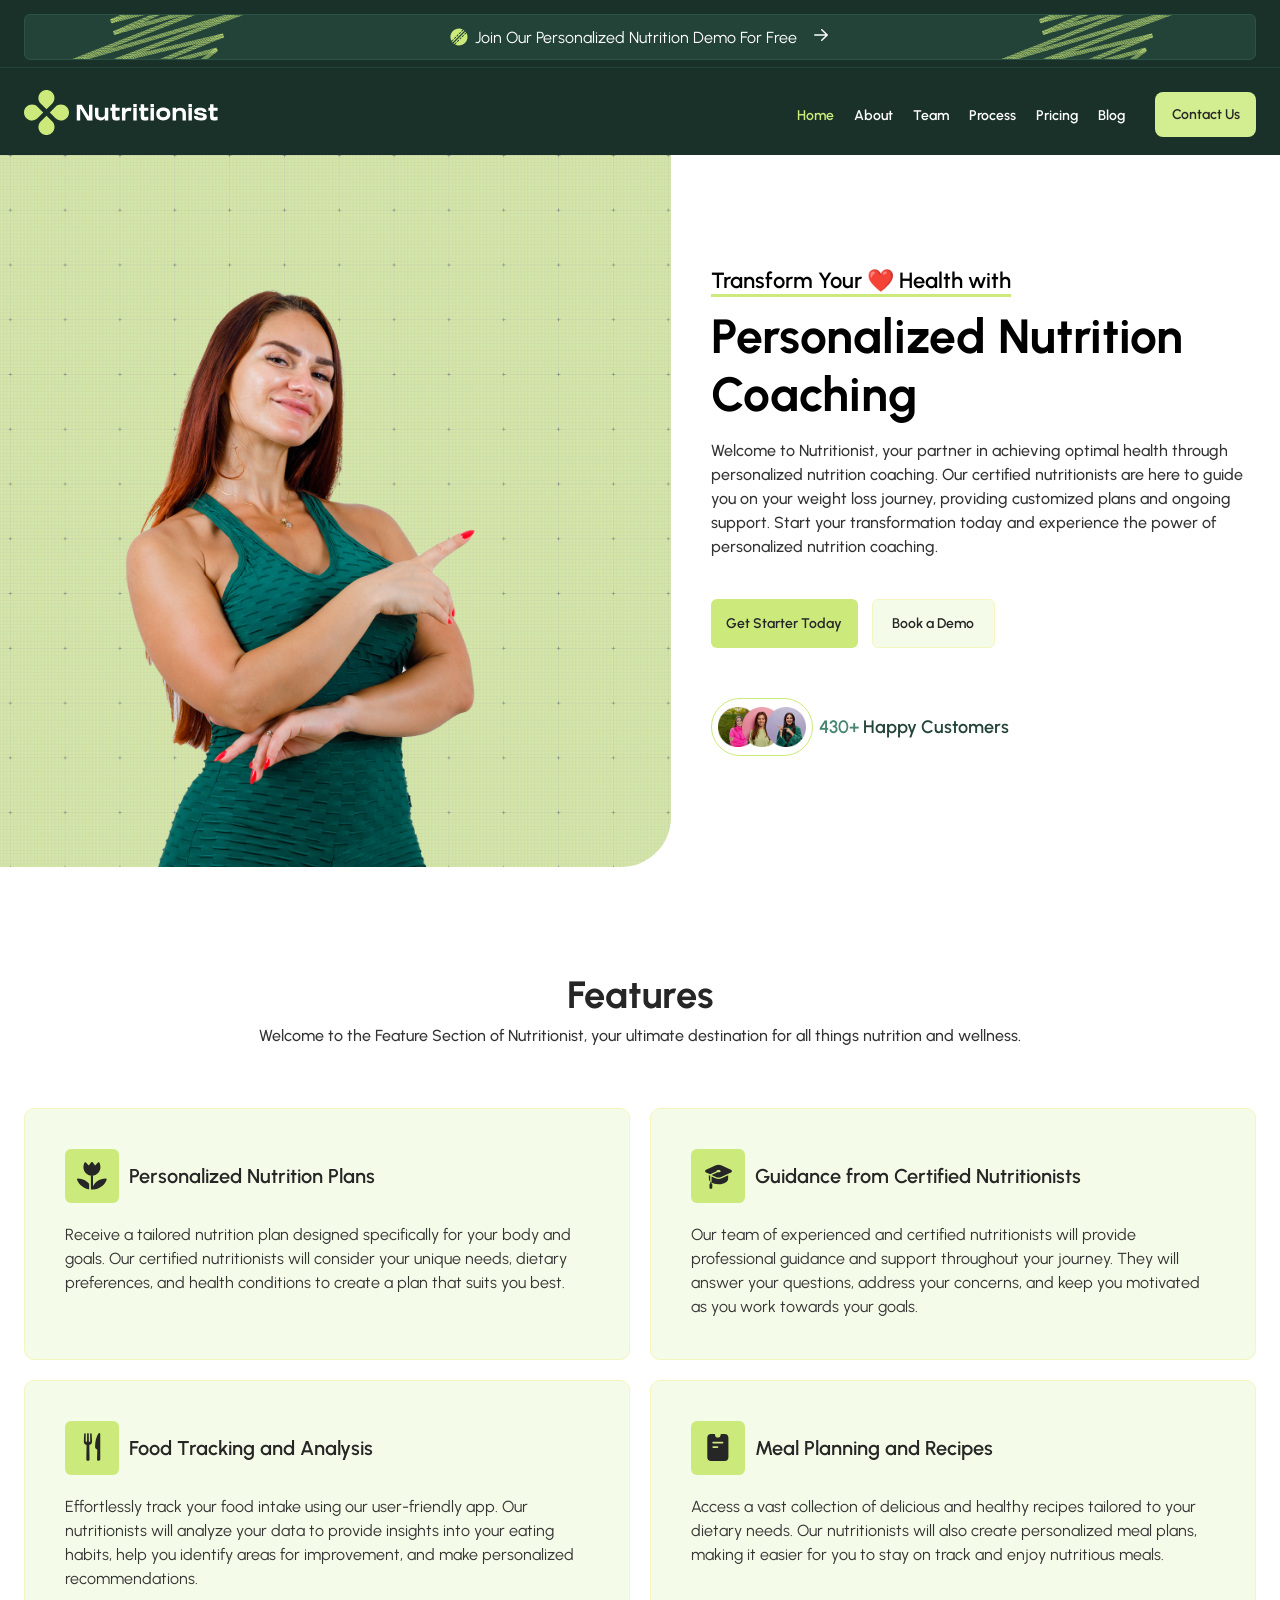
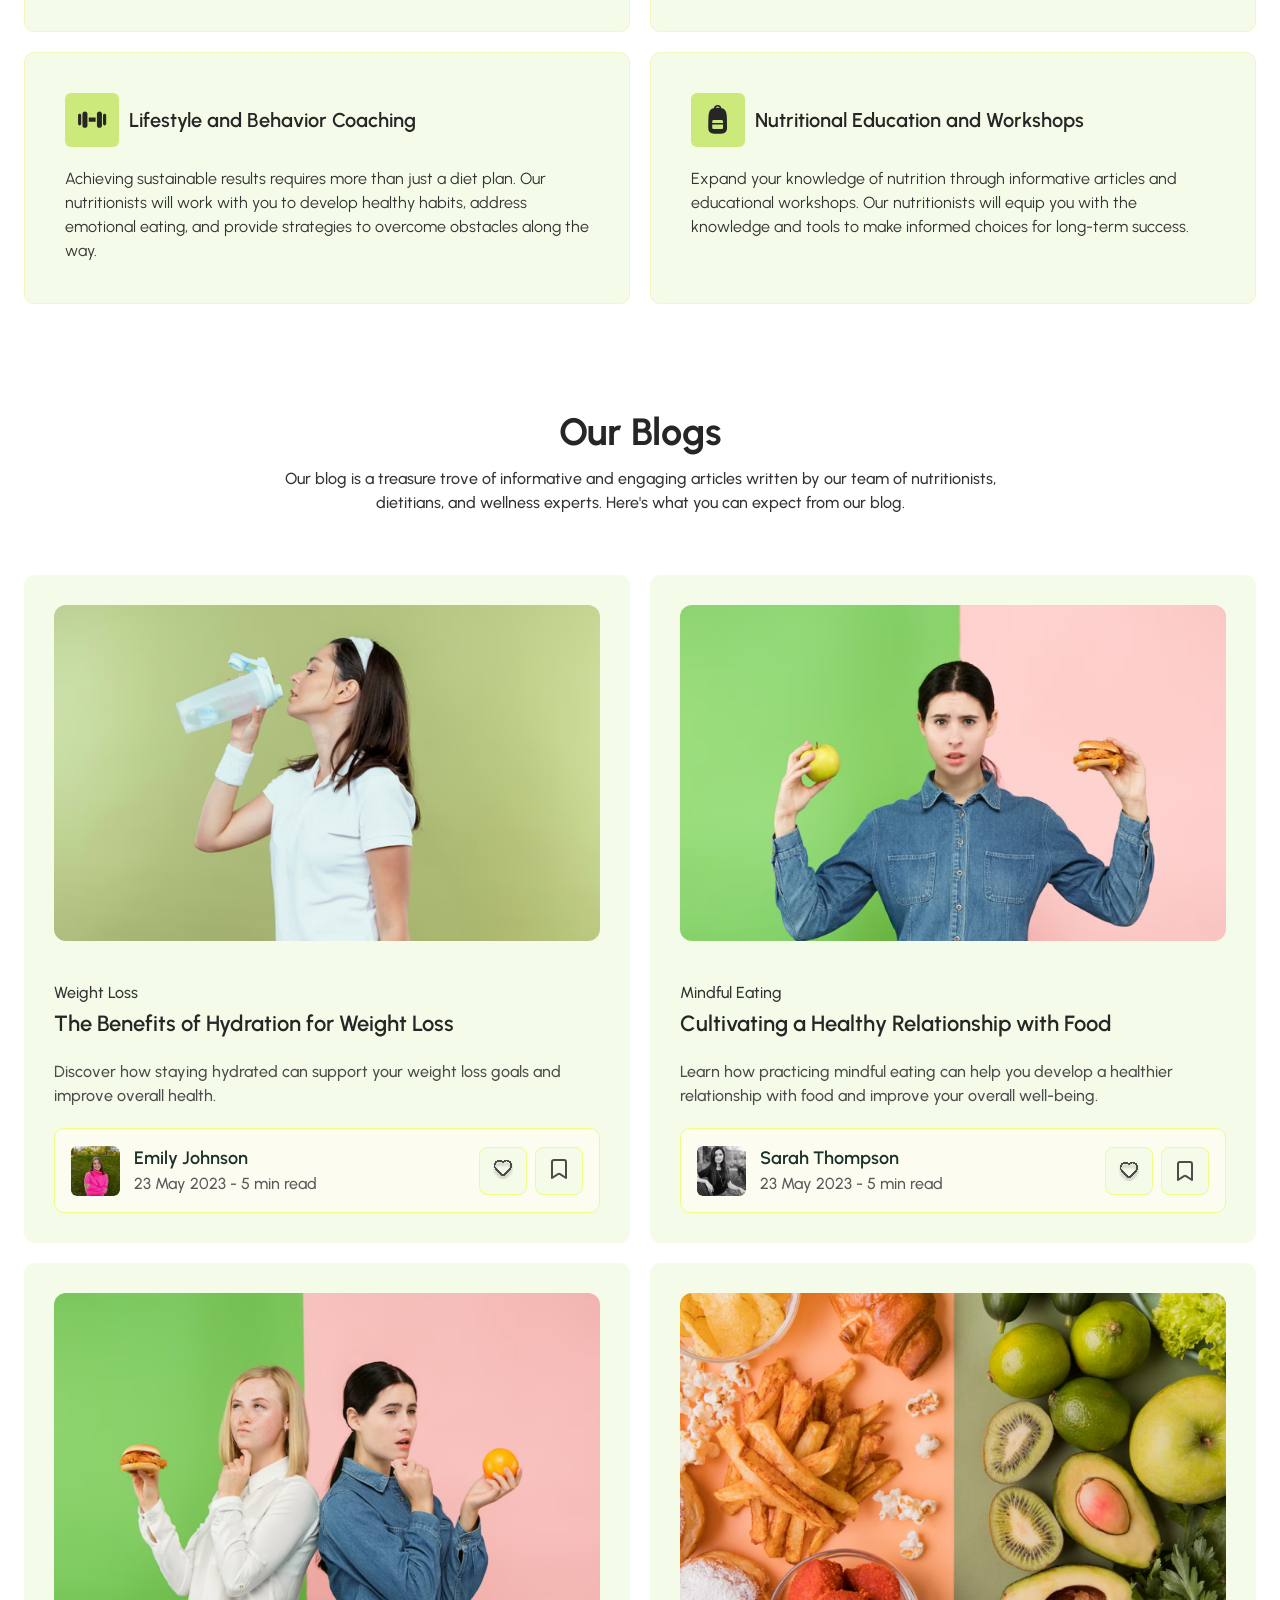
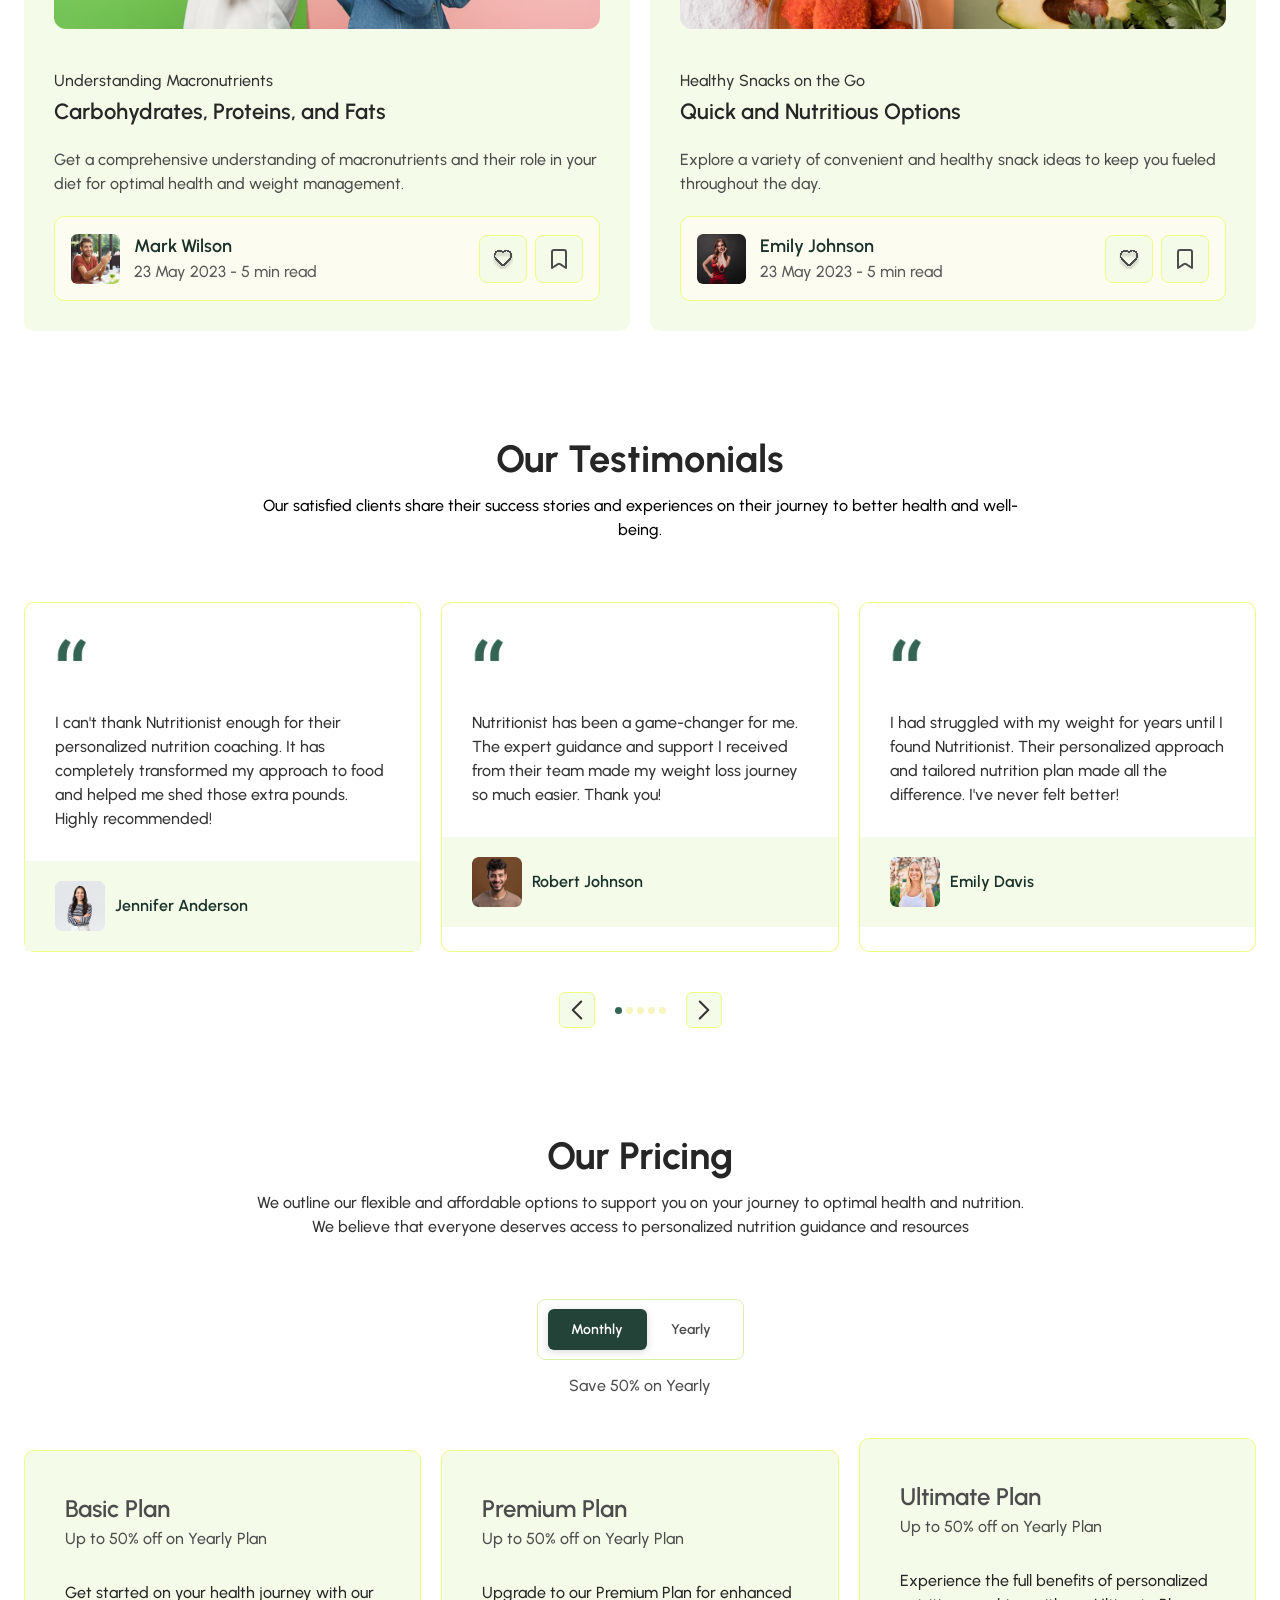
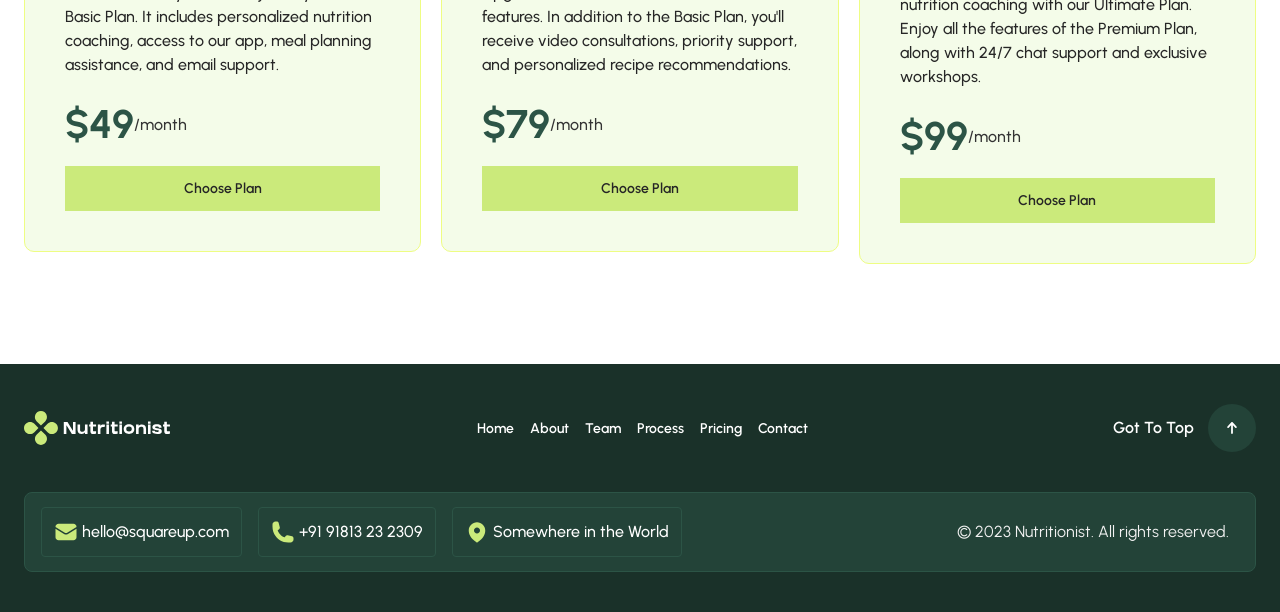
==== index.html @ d279b66d "Update navbar links to point to correct pages and change hover color for better visibility" ====
<!DOCTYPE html>
<html lang="en">

<head>
    <meta charset="UTF-8">
    <meta name="viewport" content="width=device-width, initial-scale=1.0">
    <title>Home Page</title>

    <link rel="stylesheet" href="./assets/css/style.css">
    <link rel="preconnect" href="https://fonts.googleapis.com">
    <link rel="preconnect" href="https://fonts.gstatic.com" crossorigin>
    <link href="https://fonts.googleapis.com/css2?family=Urbanist:ital,wght@0,100..900;1,100..900&display=swap"
        rel="stylesheet">

</head>

<body>
    <header class="header">
        <div class="header__line"></div>
        <div class="container">
            <input type="checkbox" name="menu-toggle" id="menu-toggle" hidden>
            <div class="top-header">
                <img src="./assets/icons/ball.svg" alt="ball" class="ball">
                <p class="top-header__desc">Join Our Personalized Nutrition Demo For Free</p>
                <a href="#!"><img src="./assets/icons/arrow-right.svg" alt="arrow-right" class="arrow-right"></a>
                <img src="./assets/img/header-decor.png" alt="decor" class="top-header__decor-1 ">
                <img src="./assets/img/header-decor.png" alt="decor" class="top-header__decor-2 ">
            </div>
            <div class="navbar">
                <div class="logo">
                    <a href="#"><img src="./assets/img/Logo.svg" alt="nutritionist" class="brand"
                            class="logo__brand"></a>
                </div>
                <div class="navbar__wrap">
                    <nav class="navbar__wrap-nav">
                        <ul class="navbar__list">
                            <label for="menu-toggle" class="navbar__close-btn">X</label>
                            <li class="navbar__item"><a href="#!" class="navbar__link active">Home</a></li>
                            <li class="navbar__item"><a href="./about/index.html" class="navbar__link">About</a></li>
                            <li class="navbar__item"><a href="./team/index.html" class="navbar__link">Team</a></li>
                            <li class="navbar__item"><a href="./process/index.html" class="navbar__link">Process</a>
                            </li>
                            <li class="navbar__item"><a href="./pricing/index.html" class="navbar__link">Pricing</a>
                            </li>
                            <li class="navbar__item"><a href="./blogs/index.html" class="navbar__link">Blog</a></li>
                        </ul>
                    </nav>
                    <div class="navbar__wrap-cta"><a href="#!" class="navbar__wrap-btn">Contact Us</a></div>
                </div>
                <label for="menu-toggle" class="header__overlay"></label>
                <label for="menu-toggle" class="header__hamburger">
                    <img src="./assets/icons/hamburger-icon.svg" alt="hamburger" class="header__hamburger-icon">
                </label>
            </div>
        </div>
    </header>

    <main>
        <!-- Hero -->
        <section class="hero">
            <div class="container">
                <div class="hero-inner">

                    <img src="./assets/img/hero-img.png" alt="girl" class="hero__img">

                    <div class="hero__content">
                        <p class="hero__header">Transform Your ❤️ Health with</p>
                        <h1 class="hero__heading">Personalized Nutrition Coaching</h1>
                        <p class="hero__desc">Welcome to Nutritionist, your partner in achieving optimal health through
                            personalized nutrition coaching. Our certified nutritionists are here to guide you on your
                            weight
                            loss journey, providing customized plans and ongoing support. Start your transformation
                            today
                            and
                            experience the power of personalized nutrition coaching.</p>
                        <div class="hero__btn">
                            <div class="hero__btn-left"><a href="#!" class="btn">Get Starter Today</a></div>
                            <div class="hero__btn-right"><a href="#!" class="btn">Book a Demo</a></div>
                        </div>

                        <div class="hero__footer">
                            <div class="hero__footer-customers">
                                <img src="./assets/img/customer-1.png" alt="customer1" class="hero__footer-img">
                                <img src="./assets/img/customer-2.png" alt="customer2" class="hero__footer-img">
                                <img src="./assets/img/customer-3.png" alt="customer3" class="hero__footer-img">
                            </div>
                            <p class="hero__footer-desc"><span class="hero__footer-highlight">430+ </span>Happy
                                Customers
                            </p>
                        </div>
                    </div>
                </div>
            </div>
        </section>

        <!-- Feature -->
        <section class="feature">
            <div class="container">
                <div class="feature__header">
                    <h2 class="feature__header-title">Features</h2>
                    <p class="feature__header-desc">Welcome to the Feature Section of Nutritionist, your ultimate
                        destination for all things nutrition and wellness.</p>
                </div>


                <div class="feature__cards">
                    <!-- Card 1 -->
                    <div class="feature__card">
                        <div class="feature__card-header">
                            <div class="feature__card-logo">
                                <img src="./assets/img/feature-1.svg" alt="flower" class="feature__icon">
                            </div>
                            <h3 class="feature__card-title">Personalized Nutrition Plans</h3>
                        </div>
                        <p class="feature__card-desc">Receive a tailored nutrition plan designed specifically for your
                            body and goals.
                            Our certified nutritionists will consider your unique needs, dietary preferences, and health
                            conditions to create a plan that suits you best.</p>
                    </div>

                    <!-- Card 2 -->
                    <div class="feature__card">
                        <div class="feature__card-header">
                            <div class="feature__card-logo">
                                <img src="./assets/img/feature-2.svg" alt="education" class="feature__icon">
                            </div>
                            <h3 class="feature__card-title">Guidance from Certified Nutritionists</h3>
                        </div>
                        <p class="feature__card-desc">Our team of experienced and certified nutritionists will provide
                            professional guidance and support throughout your journey. They will answer your questions,
                            address your concerns, and keep you motivated as you work towards your goals.</p>
                    </div>

                    <!-- Card 3 -->
                    <div class="feature__card">
                        <div class="feature__card-header">
                            <div class="feature__card-logo">
                                <img src="./assets/img/feature-3.svg" alt="Food" class="feature__icon">
                            </div>
                            <h3 class="feature__card-title">Food Tracking and Analysis</h3>
                        </div>
                        <p class="feature__card-desc">Effortlessly track your food intake using our user-friendly app.
                            Our nutritionists will analyze your data to provide insights into your eating habits, help
                            you identify areas for improvement, and make personalized recommendations.</p>
                    </div>
                    <!-- Card 4 -->
                    <div class="feature__card">
                        <div class="feature__card-header">
                            <div class="feature__card-logo">
                                <img src="./assets/img/feature-4.svg" alt="Meal" class="feature__icon">
                            </div>
                            <h3 class="feature__card-title">Meal Planning and Recipes</h3>
                        </div>
                        <p class="feature__card-desc">Access a vast collection of delicious and healthy recipes tailored
                            to your dietary needs. Our nutritionists will also create personalized meal plans, making it
                            easier for you to stay on track and enjoy nutritious meals.</p>
                    </div>

                    <!-- Card 5 -->
                    <div class="feature__card">
                        <div class="feature__card-header">
                            <div class="feature__card-logo">
                                <img src="./assets/img/feature-5.svg" alt="Lifestyle" class="feature__icon">
                            </div>
                            <h3 class="feature__card-title">Lifestyle and Behavior Coaching</h3>
                        </div>
                        <p class="feature__card-desc">Achieving sustainable results requires more than just a diet plan.
                            Our nutritionists will work with you to develop healthy habits, address emotional eating,
                            and provide strategies to overcome obstacles along the way.</p>
                    </div>

                    <!-- Card 6 -->
                    <div class="feature__card">
                        <div class="feature__card-header">
                            <div class="feature__card-logo">
                                <img src="./assets/img/feature-6.svg" alt="Education" class="feature__icon">
                            </div>
                            <h3 class="feature__card-title">Nutritional Education and Workshops</h3>
                        </div>
                        <p class="feature__card-desc">Expand your knowledge of nutrition through informative articles
                            and educational workshops. Our nutritionists will equip you with the knowledge and tools to
                            make informed choices for long-term success.</p>
                    </div>
                </div>

            </div>
        </section>

        <!-- Blog -->
        <section class="blog">
            <div class="container">
                <div class="blog__header">
                    <h2 class="blog__header-title">Our Blogs</h2>
                    <p class="blog__header-desc">Our blog is a treasure trove of informative and engaging articles
                        written by our team of nutritionists, dietitians, and wellness experts. Here's what you can
                        expect from our blog.</p>
                </div>

                <div class="blog__cards">
                    <!-- card 1 -->
                    <div class="blog__card">
                        <div class="blog__card-image">
                            <img src="./assets/img/blog-img-1.png" alt="The Benefits of Hydration for Weight Loss"
                                class="blog__card-img">
                        </div>
                        <div class="blog__card-content">
                            <p class="blog__card-sub">Weight Loss</p>
                            <h3 class="blog__card-title">The Benefits of Hydration for Weight Loss</h3>
                            <p class="blog__card-desc">Discover how staying hydrated can support your weight loss goals
                                and improve overall health.</p>
                            <div class="blog__footer">
                                <div class="blog__footer-image">
                                    <img src="./assets/img/blog-footer-img-1.png" alt="Emily Johnson"
                                        class="blog__footer-img">
                                </div>
                                <div class="blog__footer-body">
                                    <p class="blog__footer-author">Emily Johnson</p>
                                    <p class="blog__footer-info">23 May 2023 - 5 min read</p>
                                </div>

                                <div class="blog__footer-btn">
                                    <div class="blog__footer-cta">
                                        <input type="checkbox" name="like-toggle" id="like-toggle" hidden>
                                        <label for="like-toggle">
                                            <img src="./assets/icons/like.svg" alt="Like" class="blog__footer-icon">
                                        </label>
                                        <label for="like-toggle"><img src="./assets/icons/heart-ed.svg" alt="Like"
                                                class="blog__footer-icon--active"></label>
                                    </div>
                                    <div class="blog__footer-cta">
                                        <input type="checkbox" name="save-toggle" id="save-toggle" hidden>
                                        <label for="save-toggle"><img src="./assets/icons/save.svg" alt="save"
                                                class="blog__footer-icon">
                                        </label>
                                        <label for="save-toggle"><img src="./assets/icons/saved.svg" alt="save"
                                                class="blog__footer-icon--saved">
                                        </label>
                                    </div>
                                </div>
                            </div>
                        </div>
                    </div>

                    <!-- card 2 -->
                    <div class="blog__card">
                        <div class="blog__card-image">
                            <img src="./assets/img/blog-img-2.png" alt="Cultivating a Healthy Relationship with Food"
                                class="blog__card-img">
                        </div>
                        <div class="blog__card-content">
                            <p class="blog__card-sub">Mindful Eating</p>
                            <h3 class="blog__card-title">Cultivating a Healthy Relationship with Food</h3>
                            <p class="blog__card-desc">Learn how practicing mindful eating can help you develop a
                                healthier relationship with food and improve your overall well-being.</p>
                            <div class="blog__footer">
                                <div class="blog__footer-image">
                                    <img src="./assets/img/blog-footer-img-2.png" alt="Sarah Thompson"
                                        class="blog__footer-img">
                                </div>
                                <div class="blog__footer-body">
                                    <p class="blog__footer-author">Sarah Thompson</p>
                                    <p class="blog__footer-info">23 May 2023 - 5 min read</p>
                                </div>

                                <div class="blog__footer-btn">
                                    <div class="blog__footer-cta">
                                        <img src="./assets/icons/like.svg" alt="Like" class="blog__footer-icon">
                                    </div>
                                    <div class="blog__footer-cta">
                                        <img src="./assets/icons/save.svg" alt="save" class="blog__footer-icon">
                                    </div>
                                </div>
                            </div>
                        </div>
                    </div>
                    <!-- card 3 -->
                    <div class="blog__card">
                        <div class="blog__card-image">
                            <img src="./assets/img/blog-img-3.png" alt="Carbohydrates, Proteins, and Fats"
                                class="blog__card-img">
                        </div>
                        <div class="blog__card-content">
                            <p class="blog__card-sub">Understanding Macronutrients</p>
                            <h3 class="blog__card-title">Carbohydrates, Proteins, and Fats</h3>
                            <p class="blog__card-desc">Get a comprehensive understanding of macronutrients and their
                                role in your diet for optimal health and weight management.</p>
                            <div class="blog__footer">
                                <div class="blog__footer-image">
                                    <img src="./assets/img/blog-footer-img-3.png" alt="Mark Wilson"
                                        class="blog__footer-img">
                                </div>
                                <div class="blog__footer-body">
                                    <p class="blog__footer-author">Mark Wilson</p>
                                    <p class="blog__footer-info">23 May 2023 - 5 min read</p>
                                </div>

                                <div class="blog__footer-btn">
                                    <div class="blog__footer-cta">
                                        <img src="./assets/icons/like.svg" alt="Like" class="blog__footer-icon">
                                    </div>
                                    <div class="blog__footer-cta">
                                        <img src="./assets/icons/save.svg" alt="save" class="blog__footer-icon">
                                    </div>
                                </div>
                            </div>
                        </div>
                    </div>
                    <!-- card 4 -->
                    <div class="blog__card">
                        <div class="blog__card-image">
                            <img src="./assets/img/blog-img-4.png" alt="Quick and Nutritious Options"
                                class="blog__card-img">
                        </div>
                        <div class="blog__card-content">
                            <p class="blog__card-sub">Healthy Snacks on the Go</p>
                            <h3 class="blog__card-title">Quick and Nutritious Options</h3>
                            <p class="blog__card-desc">Explore a variety of convenient and healthy snack ideas to keep
                                you fueled throughout the day.</p>
                            <div class="blog__footer">
                                <div class="blog__footer-image">
                                    <img src="./assets/img/blog-footer-img-4.png" alt="Emily Johnson"
                                        class="blog__footer-img">
                                </div>
                                <div class="blog__footer-body">
                                    <p class="blog__footer-author">Emily Johnson</p>
                                    <p class="blog__footer-info">23 May 2023 - 5 min read</p>
                                </div>

                                <div class="blog__footer-btn">
                                    <div class="blog__footer-cta">
                                        <img src="./assets/icons/like.svg" alt="Like" class="blog__footer-icon">
                                    </div>
                                    <div class="blog__footer-cta">
                                        <img src="./assets/icons/save.svg" alt="save" class="blog__footer-icon">
                                    </div>
                                </div>
                            </div>
                        </div>
                    </div>
                </div>
            </div>
        </section>

        <!-- Feedback -->
        <section class="feedback">
            <div class="container">
                <div class="feedback__header">
                    <h2 class="feedback__title">Our Testimonials</h2>
                    <p class="feedback__desc">Our satisfied clients share their success stories and experiences on their
                        journey to better health and well-being.</p>
                </div>

                <div class="feedback__cards">
                    <!-- Card 1 -->
                    <div class="feedback__card">
                        <div class="feature__card-body">
                            <img src="./assets/img/feedback-decor.png" alt="decor" class="feedback__decor">
                            <p class="feedback__card-desc">I can't thank Nutritionist enough for their personalized
                                nutrition coaching. It has completely transformed my approach to food and helped me shed
                                those extra pounds. Highly recommended!</p>
                        </div>
                        <div class="feedback__card-footer">
                            <img src="./assets/img/feedback-img-1.png" alt="Jennifer Anderson"
                                class="feedback__author-img">
                            <p class="feedback__author-name">Jennifer Anderson</p>
                        </div>
                    </div>
                    <!-- Card 2 -->
                    <div class="feedback__card">
                        <div class="feature__card-body">
                            <img src="./assets/img/feedback-decor.png" alt="decor" class="feedback__decor">
                            <p class="feedback__card-desc">Nutritionist has been a game-changer for me. The expert
                                guidance and support I received from their team made my weight loss journey so much
                                easier. Thank you!</p>
                        </div>
                        <div class="feedback__card-footer">
                            <img src="./assets/img/feedback-img-2.png" alt="Robert Johnson"
                                class="feedback__author-img">
                            <p class="feedback__author-name">Robert Johnson</p>
                        </div>
                    </div>
                    <!-- Card 3 -->
                    <div class="feedback__card">
                        <div class="feature__card-body">
                            <img src="./assets/img/feedback-decor.png" alt="decor" class="feedback__decor">
                            <p class="feedback__card-desc">I had struggled with my weight for years until I found
                                Nutritionist. Their personalized approach and tailored nutrition plan made all the
                                difference. I've never felt better!</p>
                        </div>
                        <div class="feedback__card-footer">
                            <img src="./assets/img/feedback-img-3.png" alt="Emily Davis" class="feedback__author-img">
                            <p class="feedback__author-name">Emily Davis</p>
                        </div>
                    </div>
                </div>

                <div class="feedback__control">
                    <div class="feedback__btn">
                        <img src="./assets/icons/feedback-arrow-left.svg" alt="previous" class="feedback__previous">
                    </div>
                    <div class="feedback__dots">
                        <div class="feedback__dot feedback__dot--active"></div>
                        <div class="feedback__dot"></div>
                        <div class="feedback__dot"></div>
                        <div class="feedback__dot"></div>
                        <div class="feedback__dot"></div>
                    </div>
                    <div class="feedback__btn">
                        <img src="./assets/icons/feedback-arrow-right.svg" alt="next" class="feedback__next">
                    </div>
                </div>
            </div>
        </section>

        <section class="pricing">
            <div class="container">
                <div class="pricing__header">
                    <h2 class="pricing__title">Our Pricing</h2>
                    <p class="pricing__desc">We outline our flexible and affordable options to support you on your
                        journey to optimal health and nutrition. We believe that everyone deserves access to
                        personalized nutrition guidance and resources</p>
                </div>

                <input type="radio" name="billing" value="monthly" class="pricing-toggle__input" id="billing-monthly"
                    checked hidden>
                <input type="radio" name="billing" value="yearly" class="pricing-toggle__input" id="billing-yearly"
                    hidden>
                <div class="pricing__body">
                    <div class="pricing__toggle">
                        <label for="billing-monthly" class="pricing__monthly">Monthly</label>
                        <label for="billing-yearly" class="pricing__Yearly">Yearly</label>
                    </div>
                    <p class="pricing__body-desc">Save 50% on Yearly</p>

                    <div class="pricing__cards">
                        <!-- Card 1 -->
                        <div class="pricing__card">
                            <h3 class="pricing__card-title">Basic Plan</h3>
                            <p class="pricing__card-sub">Up to 50% off on Yearly Plan</p>
                            <p class="pricing__card-desc">Get started on your health journey with our Basic Plan. It
                                includes personalized nutrition coaching, access to our app, meal planning assistance,
                                and email support.</p>
                            <div class="pricing__card-price pricing__card-price--month"><span
                                    class="pricing__card-price--big">$49</span>/month</div>
                            <div class="pricing__card-price pricing__card-price--year"><span
                                    class="pricing__card-price--big">$299</span>/year</div>
                            <a href="#!" class="pricing__card-btn">Choose Plan</a>
                        </div>
                        <!-- Card 2 -->
                        <div class="pricing__card">
                            <h3 class="pricing__card-title">Premium Plan</h3>
                            <p class="pricing__card-sub">Up to 50% off on Yearly Plan</p>
                            <p class="pricing__card-desc">Upgrade to our Premium Plan for enhanced features. In addition
                                to the Basic Plan, you'll receive video consultations, priority support, and
                                personalized recipe recommendations.</p>
                            <div class="pricing__card-price pricing__card-price--month"><span
                                    class="pricing__card-price--big">$79</span>/month</div>
                            <div class="pricing__card-price pricing__card-price--year"><span
                                    class="pricing__card-price--big">$479</span>/year</div>
                            <a href="#!" class="pricing__card-btn">Choose Plan</a>
                        </div>
                        <!-- Card 3 -->
                        <div class="pricing__card">
                            <h3 class="pricing__card-title">Ultimate Plan</h3>
                            <p class="pricing__card-sub">Up to 50% off on Yearly Plan</p>
                            <p class="pricing__card-desc">Experience the full benefits of personalized nutrition
                                coaching with our Ultimate Plan. Enjoy all the features of the Premium Plan, along with
                                24/7 chat support and exclusive workshops.</p>
                            <div class="pricing__card-price pricing__card-price--month"><span
                                    class="pricing__card-price--big">$99</span>/month</div>
                            <div class="pricing__card-price pricing__card-price--year"><span
                                    class="pricing__card-price--big">$599</span>/year</div>
                            <a href="#!" class="pricing__card-btn">Choose Plan</a>
                        </div>
                    </div>
                </div>
            </div>
        </section>
    </main>

    <footer class="footer">
        <div class="container">
            <div class="top-footer">
                <img src="./assets/img/Logo.svg" alt="nutritionist" class="logo">
                <div class="footer__nav">
                    <ul class="footer__list">
                        <li class="footer__item"><a href="#!" class="footer__link">Home</a></li>
                        <li class="footer__item"><a href="./about/index.html" class="footer__link">About</a></li>
                        <li class="footer__item"><a href="#!" class="footer__link">Team</a></li>
                        <li class="footer__item"><a href="#!" class="footer__link">Process</a></li>
                        <li class="footer__item"><a href="./pricing/index.html" class="footer__link">Pricing</a></li>
                        <li class="footer__item"><a href="./blogs/index.html" class="footer__link">Contact</a></li>
                    </ul>
                </div>
                <div class="footer__action">
                    <p class="footer__action-desc">Got To Top</p>
                    <a href="#">
                        <div class="footer__action-btn">
                            <img src="./assets/icons/arrow-small-up.svg" alt="Go to top" class="footer__action-icon">
                        </div>
                    </a>
                </div>
            </div>

            <div class="bottom-footer">
                <div class="footer__contact">
                    <div class="footer__info">
                        <img src="./assets/icons/email.svg" alt="email" class="footer__icon">
                        <a href="mailto:hello@squareup.com" class="footer__contact-desc">hello@squareup.com</a>
                    </div>
                    <div class="footer__info">
                        <img src="./assets/icons/phone.svg" alt="phone" class="footer__icon">
                        <a href="tel:+9191813232309" class="footer__contact-desc">+91 91813 23 2309</a>
                    </div>
                    <div class="footer__info">
                        <img src="./assets/icons/adress.svg" alt="address" class="footer__icon">
                        <a href="#!" class="footer__contact-desc">Somewhere in the World</a>
                    </div>
                </div>
                <p class="footer__copyright">© 2023 Nutritionist. All rights reserved.</p>
            </div>
        </div>
    </footer>
</body>

</html>
---- assets/css/style.css ----
* {
    padding: 0;
    margin: 0;
    box-sizing: border-box;
}

:root {
    --color-absolute-white: #ffffff;
    --color-absolute-black: #000000;
    --color-green-70: #cbea7b;
    --color-green-75: #d3ee91;
    --color-green-80: #dcf1a7;
    --color-green-85: #f5f5bd;
    --color-green-90: #eefd83;
    --color-green-95: #f4fce9;
    --color-green-97: #fcfdf0;
    --color-green-99: #fcfdf0;
    --color-dark-green-15: #1a3129;
    --color-dark-green-20: #234338;
    --color-dark-green-25: #2c5446;
    --color-dark-green-30: #346454;
    --color-dark-green-40: #468671;
    --color-dark-green-60: #79b9a4;
    --color-dark-green-80: #bcdcd1;
    --color-dark-green-90: #ddede8;
    --color-grey-10: #191919;
    --color-grey-15: #262626;
    --color-grey-20: #333333;
    --color-grey-30: #4c4c4d;
    --color-grey-35: #59595a;
    --color-grey-40: #656567;
    --color-grey-60: #98989a;
    --color-grey-90: #e6e6e6;
    --color-grey-95: #f2f2f2;
    --color-grey-97: #f7f7f7;
    --color-grey-99: #fcfcfc;
    --font-weight-regular: 400;
    --font-weight-medium: 500;
    --font-weight-semibold: 600;
    --font-weight-bold: 700;
    --font-weight-extrabold: 800;
}

html {
    font-size: 62.5%;
    scroll-behavior: smooth;
}

body {
    font-size: 1.6rem;
    font-family: "Urbanist", sans-serif;
}

ul {
    list-style: none;
}

a {
    text-decoration: none;
    color: white;
}

/* Header */
.header {
    position: sticky;
    top: 0;
    z-index: 999;
    background-color: var(--color-dark-green-15);
    padding-top: 14px;
}

.header__line {
    width: 100%;
    height: 1px;
    background-color: var(--color-dark-green-20);
    position: absolute;
    top: 43.11%;
}

.container {
    width: 1596px;
    max-width: calc(100% - 48px);
    margin: 0 auto;
}

.top-header {
    position: relative;
    display: flex;
    justify-content: center;
    align-items: center;
    background-color: var(--color-dark-green-20);
    width: 100%;
    padding: 10px 20px;
    margin-bottom: 14px;
    border: 1px solid var(--color-dark-green-25);
    border-radius: 6px;
}

.ball {
    width: 24px;
    height: 24px;
    margin-right: 6px;
}

.top-header__desc {
    font-size: 1.8rem;
    color: white;
    font-weight: medium;
    margin-right: 20px;
}

.arrow-right {
    width: 24px;
    height: 24px;
}

.top-header__decor-1 {
    content: "";
    position: absolute;
    left: 40px;
}
.top-header__decor-2 {
    content: "";
    position: absolute;
    right: 40px;
}

.navbar {
    display: flex;
    justify-content: space-between;
    align-items: center;
    padding: 20px 0;
}

.logo {
    width: 195px;
}

.navbar__wrap {
    display: flex;
    align-items: center;
}

.navbar__list {
    display: flex;
    gap: 26px;
}

.navbar__link {
    font-size: 1.8rem;
    font-weight: 600;
}

.active {
    color: var(--color-green-70);
}

.navbar__link:hover {
    color: var(--color-green-70);
}

.navbar__wrap-cta {
    display: flex;
    justify-content: center;
    align-items: center;
    width: 137px;
    height: 55px;
    background-color: var(--color-green-75);
    border-radius: 8px;
    margin-left: 40px;
    cursor: pointer;
}

.navbar__wrap-cta:hover {
    opacity: 0.9;
}

.navbar__wrap-btn {
    color: var(--color-absolute-black);
    font-weight: var(--font-weight-semibold);
    font-size: 1.8rem;
    line-height: 1.5;
    color: var(--color-grey-15);
}

.header__hamburger {
    display: none;
    z-index: 1000;
    cursor: pointer;
    width: 34px;
    height: 34px;
}

.navbar__close-btn {
    display: none;
    position: absolute;
    top: 1.5rem;
    right: 1.5rem;
    font-size: 2rem;
    color: white;
    cursor: pointer;
    transition: transform 0.3s ease;
}

.header__overlay {
    display: none;
    opacity: 0;
    visibility: hidden;
    transition:
        opacity 0.3s ease,
        visibility 0.3s ease;
}

#menu-toggle:checked ~ .navbar .header__hamburger {
    display: none;
}

/* Hero */
.hero {
    margin-bottom: 150px;
}

.hero-inner {
    display: flex;
    align-items: center;
    justify-content: center;
}

.hero__img {
    width: 949px;
    height: 832px;
    object-fit: cover;
    border-radius: 0 0 50px;
    margin-left: -162px;
    flex: 1;
}

.hero__content {
    margin-left: 50px;
    width: 47%;
}

.hero__header {
    display: inline-block;
    font-size: 2.8rem;
    font-weight: var(--font-weight-semibold);
    border-bottom: 3px solid var(--color-green-70);
    margin-bottom: 14px;
}

.hero__heading {
    font-size: 5.8rem;
    font-weight: var(--font-weight-bold);
    margin-bottom: 20px;
}

.hero__desc {
    font-size: 1.8rem;
    line-height: 1.5;
    font-weight: var(--font-weight-medium);
    color: var(--color-grey-20);
    margin-bottom: 50px;
}

.hero__btn {
    display: flex;
    margin-bottom: 70px;
}

.hero__btn-left {
    display: flex;
    justify-content: center;
    align-items: center;
    width: 187px;
    height: 59px;
    background-color: var(--color-green-70);
    border-radius: 8px;
    margin-right: 20px;
    font-weight: var(--font-weight-semibold);
    font-size: 1.8rem;
    line-height: 1.5;
    color: var(--color-grey-15);
}

.hero__btn-right {
    display: flex;
    justify-content: center;
    align-items: center;
    width: 187px;
    height: 59px;
    background-color: var(--color-green-95);
    border: 1px solid var(--color-green-85);
    border-radius: 8px;
    font-weight: var(--font-weight-semibold);
    font-size: 1.8rem;
    line-height: 1.5;
    color: var(--color-grey-15);
}

.hero__btn-left:hover,
.hero__btn-right:hover {
    opacity: 0.9;
    cursor: pointer;
}

.btn {
    color: var(--color-grey-15);
    font-weight: var(--font-weight-semibold);
}

.hero__footer {
    display: flex;
    align-items: center;
}

.hero__footer-customers {
    display: flex;
    padding: 8px 10px;
    border: 1px solid var(--color-green-70);
    border-radius: 58px;
    margin-right: 8px;
}

.hero__footer-img {
    width: 50px;
    height: 50px;
    object-fit: cover;
}

.hero__footer-img + .hero__footer-img {
    margin-left: -20px;
}

.hero__footer-desc {
    font-size: 2rem;
    font-weight: var(--font-weight-semibold);
    color: var(--color-dark-green-20);
}

.hero__footer-highlight {
    color: var(--color-dark-green-40);
}

/* Features */
.feature {
    margin-bottom: 177px;
}

.feature__header {
    text-align: center;
    margin-bottom: 80px;
}

.feature__header-title {
    font-size: 4.8rem;
    color: var(--color-grey-15);
    font-weight: var(--font-weight-bold);
    line-height: 1.5;
}

.feature__header-desc {
    font-size: 1.8rem;
    color: var(--color-grey-20);
    font-weight: var(--font-weight-medium);
    line-height: 1.5;
}

.feature__cards {
    display: flex;
    flex-wrap: wrap;
    gap: 30px;
}

.feature__card {
    width: calc((100% - 30px) / 2);
    padding: 40px 50px;
    background-color: var(--color-green-95);
    border-radius: 12px;
    border: 1px solid var(--color-green-85);
}

.feature__card:hover {
    box-shadow: 0 10px 30px rgba(0, 0, 0, 0.1);
}

.feature__card-header {
    display: flex;
    align-items: center;
    margin-bottom: 24px;
}

.feature__card-logo {
    display: flex;
    justify-content: center;
    align-items: center;
    width: 68px;
    height: 68px;
    background-color: var(--color-green-70);
    border-radius: 8px;
    margin-right: 14px;
}

.feature__card-title {
    font-size: 2.4rem;
    color: var(--color-grey-15);
    font-weight: var(--font-weight-semibold);
    line-height: 1.5;
}

.feature__card-desc {
    font-size: 1.8rem;
    line-height: 1.5;
    color: var(--color-grey-20);
}

/* Blog */
.blog {
    margin-bottom: 150px;
}

.blog__header {
    text-align: center;
    width: 996px;
    margin: 0 auto;
    margin-bottom: 80px;
}

.blog__header-title {
    font-size: 4.8rem;
    font-weight: var(--font-weight-bold);
    line-height: 1.5;
    color: var(--color-grey-15);
    margin-bottom: 10px;
}

.blog__header-desc {
    font-size: 1.8rem;
    font-weight: var(--font-weight-medium);
    line-height: 1.5;
    color: var(--color-grey-20);
}

.blog__cards {
    display: flex;
    justify-content: center;
    gap: 30px;
    flex-wrap: wrap;
}

.blog__card {
    width: calc((100% - 30px) / 2);
    background-color: var(--color-green-95);
    padding: 40px;
    border-radius: 12px;
}

.blog__card:hover {
    box-shadow: 0 10px 30px rgba(0, 0, 0, 0.1);
}

.blog__card-image {
    border-radius: 12px;
    width: 100%;
    height: 428px;
    overflow: hidden;
    margin-bottom: 40px;
}

.blog__card-img {
    width: 100%;
    height: 100%;
    object-fit: cover;
    transition: transform 0.25s ease;
}

.blog__card-img:hover {
    transform: scale(1.1);
}

.blog__card-sub {
    font-size: 1.8rem;
    line-height: 1.5;
    font-weight: var(--font-weight-medium);
    color: var(--color-grey-20);
    margin-bottom: 4px;
}

.blog__card-title {
    font-size: 2.6rem;
    font-weight: var(--font-weight-semibold);
    line-height: 1.5;
    color: var(--color-grey-15);
    margin-bottom: 30px;
}

.blog__card-desc {
    font-size: 1.8rem;
    line-height: 1.5;
    font-weight: var(--font-weight-medium);
    color: var(--color-grey-30);
    margin-bottom: 30px;
}

.blog__footer {
    display: flex;
    align-items: center;
    background-color: var(--color-green-97);
    padding: 20px;
    border-radius: 12px;
    border: 1px solid var(--color-green-90);
}

.blog__footer-image {
    margin-right: 16px;
    overflow: hidden;
    width: 60px;
    height: 60px;
    border-radius: 8px;
}

.blog__footer-img {
    width: 100%;
    height: 100%;
    object-fit: cover;
}

.blog__footer-body {
    width: 441px;
    margin-right: 20px;
}

.blog__footer-author {
    font-size: 2rem;
    font-weight: var(--font-weight-semibold);
    line-height: 1.5;
    color: var(--color-dark-green-15);
}

.blog__footer-info {
    font-size: 1.8rem;
    font-weight: var(--font-weight-medium);
    line-height: 1.5;
    color: var(--color-grey-35);
}

.blog__footer-btn {
    display: flex;
    gap: 10px;
}

.blog__footer-cta {
    width: 60px;
    height: 60px;
    display: flex;
    justify-content: center;
    align-items: center;
    border-radius: 8px;
    background-color: var(--color-green-95);
    border: 1px solid var(--color-green-90);
    cursor: pointer;
}

.blog__footer-icon--active {
    display: none;
}

#like-toggle:checked ~ label .blog__footer-icon {
    display: none;
}

#like-toggle:checked ~ label .blog__footer-icon--active {
    display: inline-block;
    cursor: pointer;
}

.blog__footer-icon--saved {
    display: none;
}

#save-toggle:checked ~ label .blog__footer-icon {
    display: none;
}

#save-toggle:checked ~ label .blog__footer-icon--saved {
    display: inline-block;
    cursor: pointer;
}

/* Feedback */
.feedback {
    margin-bottom: 177px;
}

.feedback__header {
    text-align: center;
    margin-bottom: 80px;
}

.feedback__title {
    font-weight: var(--font-weight-bold);
    font-size: 4.8rem;
    line-height: 1.5;
    color: var(--color-grey-15);
    margin-bottom: 10px;
}

.feedback__desc {
    font-weight: var(--font-weight-medium);
    font-size: 1.8rem;
    line-height: 1.5;
}

.feedback__cards {
    display: flex;
    gap: 20px;
    margin-bottom: 50px;
}

.feedback__card {
    width: calc((100% - 40px) / 3);
    border: 1px solid var(--color-green-90);
    border-radius: 12px;
}

.feedback__card:hover {
    box-shadow: 0 10px 30px rgba(0, 0, 0, 0.1);
}

.feature__card-body {
    padding: 40px;
}

.feedback__decor {
    width: 40px;
    height: 40px;
    object-fit: cover;
    margin-bottom: 50px;
}

.feedback__card-desc {
    font-weight: var(--font-weight-medium);
    font-size: 1.8rem;
    color: var(--color-grey-20);
    line-height: 1.5;
}

.feedback__card-footer {
    padding: 30px 40px;
    background-color: var(--color-green-95);
    display: flex;
    align-items: center;
}

.feedback__author-img {
    width: 60px;
    height: 60px;
    object-fit: cover;
    margin-right: 12px;
    border-radius: 8px;
}

.feedback__author-name {
    font-weight: var(--font-weight-semibold);
    font-size: 1.8rem;
    line-height: 1.5;
    color: var(--color-dark-green-15);
}

.feedback__control {
    display: flex;
    justify-content: center;
    align-items: center;
    gap: 30px;
}

.feedback__btn {
    display: flex;
    justify-content: center;
    align-items: center;
    background-color: var(--color-green-95);
    border: 1px solid var(--color-green-90);
    border-radius: 8px;
    cursor: pointer;
}

.feedback__btn:hover {
    opacity: 0.9;
}

.feedback__dots {
    display: flex;
    align-items: center;
    justify-content: center;
    gap: 4px;
}

.feedback__dot {
    width: 8px;
    height: 8px;
    border-radius: 50%;
    background-color: var(--color-green-85);
    cursor: pointer;
}

.feedback__dot--active,
.feedback__dot:hover {
    background-color: var(--color-dark-green-30);
}

/* Pricing */
.pricing {
    margin-bottom: 150px;
}

.pricing__header {
    text-align: center;
    width: 996px;
    margin: 0 auto;
}

.pricing__title {
    font-weight: var(--font-weight-bold);
    font-size: 4.8rem;
    line-height: 1.5;
    color: var(--color-grey-15);
    margin-bottom: 10px;
}

.pricing__desc {
    font-weight: var(--font-weight-medium);
    font-size: 1.8rem;
    line-height: 1.5;
    color: var(--color-grey-20);
}

.pricing__body {
    margin-top: 80px;
}

.pricing__toggle {
    display: flex;
    align-items: center;
    margin: 0 auto;
    padding: 10px;
    width: 233px;
    max-width: 100%;
    height: 67px;
    border: 1px solid var(--color-green-80);
    border-radius: 8px;
    margin-bottom: 14px;
}

.pricing__monthly {
    display: flex;
    justify-content: center;
    align-items: center;
    width: 114px;
    height: 47px;
    border-radius: 6px;
    padding: 10px 24px;
    color: var(--color-absolute-white);
    background-color: var(--color-dark-green-20);
    font-weight: var(--font-weight-semibold);
    font-size: 1.8rem;
    line-height: 1.5;
    cursor: pointer;
    transition:
        background-color 0.25s ease-in-out,
        color 0.25s ease-in-out,
        box-shadow 0.25s ease-in-out;
}

.pricing__Yearly {
    display: flex;
    justify-content: center;
    align-items: center;
    width: 99px;
    height: 47px;
    border-radius: 6px;
    padding: 10px 24px;
    color: var(--color-grey-30);
    background-color: transparent;
    font-weight: var(--font-weight-semibold);
    font-size: 1.8rem;
    line-height: 1.5;
    cursor: pointer;
    transition:
        background-color 0.25s ease-in-out,
        color 0.25s ease-in-out,
        box-shadow 0.25s ease-in-out;
}

input[value="yearly"]:checked ~ .pricing__body .pricing__monthly {
    color: var(--color-grey-30);
    background-color: transparent;
}
input[value="yearly"]:checked ~ .pricing__body .pricing__Yearly {
    color: var(--color-absolute-white);
    background-color: var(--color-dark-green-20);
}

input[value="monthly"]:checked ~ .pricing__body .pricing__monthly,
input[value="yearly"]:checked ~ .pricing__body .pricing__Yearly {
    box-shadow: 0 2px 8px rgba(0, 0, 0, 0.15);
}

.pricing__body-desc {
    text-align: center;
    font-weight: var(--font-weight-medium);
    font-size: 1.8rem;
    line-height: 1.5;
    color: var(--color-grey-30);
    margin-bottom: 50px;
}

.pricing__cards {
    display: flex;
    align-items: center;
    gap: 30px;
}

.pricing__card {
    width: calc((100% - 60px) / 3);
    padding: 50px;
    background-color: var(--color-green-95);
    border: 1px solid var(--color-green-90);
    border-radius: 12px;
}

.pricing__card:hover {
    box-shadow: 0 10px 30px rgba(0, 0, 0, 0.1);
}

.pricing__card-title {
    font-weight: var(--font-weight-semibold);
    font-size: 3rem;
    line-height: 1.5;
    color: var(--color-grey-30);
    margin-bottom: 2px;
}

.pricing__card-sub {
    font-weight: var(--font-weight-medium);
    font-size: 1.8rem;
    line-height: 1.5;
    color: var(--color-grey-30);
    margin-bottom: 40px;
}

.pricing__card-desc {
    font-weight: var(--font-weight-medium);
    font-size: 1.8rem;
    line-height: 1.5;
    color: var(--color-grey-15);
    margin-bottom: 40px;
}

.pricing__card-price {
    display: flex;
    align-items: center;
    font-weight: var(--font-weight-medium);
    font-size: 1.8rem;
    line-height: 1.5;
    color: var(--color-grey-20);
    margin-bottom: 33px;
}

.pricing__card-price--big {
    font-weight: bold;
    font-size: 5rem;
    line-height: 0.875;
    color: var(--color-dark-green-25);
}

.pricing__card-btn {
    display: flex;
    justify-content: center;
    align-items: center;
    width: 100%;
    height: 58px;
    background-color: var(--color-green-70);
    color: var(--color-grey-15);
    font-weight: var(--font-weight-semibold);
    font-size: 1.8rem;
}

.pricing__card-btn:hover {
    opacity: 0.9;
}

#billing-monthly:checked ~ .pricing__body .pricing__card-price--year {
    display: none;
}

#billing-yearly:checked ~ .pricing__body .pricing__card-price--month {
    display: none;
}

/* Footer */
.footer {
    background-color: var(--color-dark-green-15);
    padding: 50px 0;
}

.top-footer {
    display: flex;
    align-items: center;
    justify-content: space-between;
    margin-bottom: 50px;
}

.footer__list {
    display: flex;
    gap: 26px;
}

.footer__link {
    font-weight: var(--font-weight-semibold);
    font-size: 1.8rem;
    line-height: 1.5;
    color: var(--color-absolute-white);
}

.footer__link:hover {
    text-decoration: underline;
}

.footer__action {
    display: flex;
    align-items: center;
    gap: 20px;
}

.footer__action-desc {
    font-weight: var(--font-weight-semibold);
    font-size: 1.8rem;
    line-height: 1.5;
    color: var(--color-absolute-white);
}

.footer__action-btn {
    display: flex;
    justify-content: center;
    align-items: center;
    background-color: var(--color-dark-green-20);
    border-radius: 50%;
    width: 62px;
    height: 62px;
}

.bottom-footer {
    display: flex;
    align-items: center;
    justify-content: space-between;
    padding: 16px 30px 20px;
    background-color: var(--color-dark-green-20);
    border: 1px solid var(--color-dark-green-25);
    border-radius: 8px;
}

.footer__contact {
    display: flex;
    align-items: center;
    gap: 20px;
}

.footer__info {
    display: flex;
    align-items: center;
    padding: 14px;
    border: 1px solid var(--color-dark-green-25);
    border-radius: 6px;
    gap: 6px;
}

.footer__contact-desc {
    font-weight: var(--font-weight-medium);
    font-size: 1.8rem;
    line-height: 1.5;
    color: var(--color-absolute-white);
}

.footer__copyright {
    font-weight: var(--font-weight-regular);
    font-size: 1.8rem;
    line-height: 1.5;
    color: var(--color-grey-95);
}

@media screen and (max-width: 1440px) {
    .container {
        width: 1280px;
        max-width: calc(100% - 48px);
    }

    .top-header__desc {
        font-size: 1.6rem;
        margin-right: 14px;
    }

    .arrow-right {
        width: 20px;
        height: 20px;
    }

    .top-header__decor-2 {
        content: "";
        position: absolute;
        right: 65px;
    }

    .navbar {
        display: flex;
        justify-content: space-between;
        align-items: center;
        padding: 16px 0;
    }

    .logo {
        width: 147px;
    }

    .navbar__list {
        gap: 20px;
    }

    .navbar__link {
        font-size: 1.4rem;
        font-weight: 600;
    }

    .navbar__wrap-cta {
        width: 101px;
        height: 45px;
        margin-left: 30px;
    }

    .navbar__wrap-btn {
        font-size: 1.4rem;
    }
    .ball {
        width: 20px;
        height: 20px;
        margin-right: 6px;
    }

    /* Hero */
    .hero {
        margin-bottom: 100px;
    }

    .hero__img {
        width: 59%;
        height: 712px;
        object-fit: cover;
        border-radius: 0 0 50px;
        margin-left: -80px;
    }

    .hero__content {
        margin-left: 40px;
        width: 100%;
    }

    .hero__header {
        font-size: 2.2rem;
        margin-bottom: 10px;
    }

    .hero__heading {
        font-size: 4.8rem;
        margin-bottom: 16px;
    }

    .hero__desc {
        font-size: 1.6rem;
        margin-bottom: 40px;
    }

    .hero__btn {
        display: flex;
        margin-bottom: 50px;
    }

    .hero__btn-left {
        width: 147px;
        height: 49px;
        border-radius: 6px;
        margin-right: 14px;
        font-size: 1.4rem;
    }

    .hero__btn-right {
        display: flex;
        justify-content: center;
        align-items: center;
        width: 123px;
        height: 49px;
        border-radius: 6px;
        font-size: 1.4rem;
    }
    .hero__footer-customers {
        padding: 8px 6px;
        border-radius: 58px;
        margin-right: 6px;
    }

    .hero__footer-img {
        width: 40px;
        height: 40px;
    }

    .hero__footer-img + .hero__footer-img {
        margin-left: -16px;
    }

    .hero__footer-desc {
        font-size: 1.8rem;
    }

    /* Features */
    .feature {
        margin-bottom: 100px;
    }

    .feature__header {
        margin-bottom: 60px;
    }

    .feature__header-title {
        font-size: 3.8rem;
    }

    .feature__header-desc {
        font-size: 1.6rem;
    }

    .feature__cards {
        gap: 20px;
    }

    .feature__card {
        width: calc((100% - 20px) / 2);
        padding: 40px;
        border-radius: 10px;
    }

    .feature__card-header {
        margin-bottom: 20px;
    }

    .feature__card-logo {
        display: flex;
        justify-content: center;
        align-items: center;
        width: 54px;
        height: 54px;
        border-radius: 6px;
        margin-right: 10px;
    }

    .feature__icon {
        width: 30px;
        height: 30px;
    }

    .feature__card-title {
        font-size: 2rem;
    }

    .feature__card-desc {
        font-size: 1.6rem;
    }

    /* Blog */
    .blog {
        margin-bottom: 100px;
    }

    .blog__header {
        width: 780px;
        margin-bottom: 60px;
    }

    .blog__header-title {
        font-size: 3.8rem;
        margin-bottom: 6px;
    }

    .blog__header-desc {
        font-size: 1.6rem;
    }

    .blog__cards {
        gap: 20px;
    }

    .blog__card {
        width: calc((100% - 20px) / 2);
        padding: 30px;
        border-radius: 10px;
    }

    .blog__card-image {
        border-radius: 12px;
        width: 100%;
        height: 336px;
        margin-bottom: 40px;
    }

    .blog__card-sub {
        font-size: 1.6rem;
        margin-bottom: 2px;
    }

    .blog__card-title {
        font-size: 2.2rem;
        margin-bottom: 20px;
    }

    .blog__card-desc {
        font-size: 1.6rem;
        margin-bottom: 20px;
    }

    .blog__footer {
        padding: 16px;
        border-radius: 10px;
    }

    .blog__footer-image {
        margin-right: 14px;
        overflow: hidden;
        width: 50px;
        height: 50px;
        border-radius: 6px;
    }

    .blog__footer-body {
        width: 65%;
        margin-right: 20px;
    }

    .blog__footer-author {
        font-size: 1.8rem;
    }

    .blog__footer-info {
        font-size: 1.6rem;
    }

    .blog__footer-btn {
        display: flex;
        gap: 8px;
    }

    .blog__footer-cta {
        width: 48px;
        height: 48px;
    }

    .blog__footer-icon {
        width: 20px;
        height: 20px;
        cursor: pointer;
    }

    /* Feedback */
    .feedback {
        margin-bottom: 100px;
    }

    .feedback__header {
        text-align: center;
        width: 780px;
        margin: 0 auto 60px;
    }

    .feedback__title {
        font-size: 3.8rem;
        margin-bottom: 6px;
    }

    .feedback__desc {
        font-size: 1.6rem;
    }

    .feedback__cards {
        gap: 20px;
        margin-bottom: 40px;
    }

    .feedback__card {
        width: calc((100% - 40px) / 3);
        border-radius: 10px;
    }

    .feature__card-body {
        padding: 30px;
    }

    .feedback__decor {
        width: 34px;
        height: 34px;
        margin-bottom: 40px;
    }

    .feedback__card-desc {
        font-size: 1.6rem;
    }

    .feedback__card-footer {
        padding: 20px 30px;
    }

    .feedback__author-img {
        width: 50px;
        height: 50px;
        margin-right: 10px;
        border-radius: 6px;
    }

    .feedback__author-name {
        font-size: 1.6rem;
    }

    .feedback__control {
        gap: 20px;
    }

    .feedback__btn {
        border-radius: 6px;
    }
    .feedback__dot {
        width: 7px;
        height: 7px;
    }

    .pricing {
        margin-bottom: 100px;
    }

    .pricing__header {
        width: 780px;
    }

    .pricing__title {
        font-size: 3.8rem;
        margin-bottom: 6px;
    }

    .pricing__desc {
        font-size: 1.6rem;
    }

    .pricing__body {
        margin-top: 60px;
    }

    .pricing__toggle {
        width: 207px;
        height: 61px;
        border-radius: 8px;
        margin-bottom: 14px;
    }

    .pricing__monthly {
        width: 99px;
        height: 41px;
        border-radius: 6px;
        font-size: 1.4rem;
    }

    .pricing__Yearly {
        width: 88px;
        height: 41px;
        border-radius: 6px;
        font-size: 1.4rem;
    }

    .pricing__body-desc {
        font-size: 1.6rem;
        margin-bottom: 40px;
    }

    .pricing__cards {
        gap: 20px;
    }

    .pricing__card {
        width: calc((100% - 40px) / 3);
        padding: 40px;
        border-radius: 10px;
    }

    .pricing__card-title {
        font-size: 2.4rem;
        margin-bottom: 0;
    }

    .pricing__card-sub {
        font-size: 1.6rem;
        margin-bottom: 30px;
    }

    .pricing__card-desc {
        font-size: 1.6rem;
        margin-bottom: 30px;
    }

    .pricing__card-price {
        font-size: 1.6rem;
        margin-bottom: 24px;
    }

    .pricing__card-price--big {
        font-size: 4rem;
    }

    .pricing__card-btn {
        height: 45px;
        font-size: 1.4rem;
    }

    /* Footer */
    .footer {
        padding: 40px 0;
    }

    .top-footer {
        margin-bottom: 40px;
    }

    .footer__list {
        gap: 16px;
    }

    .footer__link {
        font-size: 1.4rem;
    }

    .footer__action {
        gap: 14px;
    }

    .footer__action-desc {
        font-size: 1.6rem;
    }

    .footer__action-btn {
        width: 48px;
        height: 48px;
    }

    .footer__action-icon {
        width: 24px;
        height: 24px;
    }

    .bottom-footer {
        padding: 14px 26px 14px 16px;
        border-radius: 8px;
    }

    .footer__contact {
        gap: 16px;
    }

    .footer__info {
        padding: 12px;
        border-radius: 4px;
        gap: 4px;
    }

    .footer__contact-desc {
        font-size: 1.6rem;
    }

    .footer__copyright {
        font-size: 1.6rem;
    }
}

@media screen and (max-width: 767px) {
    .header {
        padding-top: 40px;
    }

    .header__line {
        top: 56%;
    }

    .container {
        max-width: calc(100% - 32px);
    }

    .top-header__decor-1 {
        content: "";
        position: absolute;
        left: -101px;
        top: 6px;
        display: none;
    }
    .top-header__decor-2 {
        content: "";
        position: absolute;
        top: 23px;
        right: 56px;
        display: none;
    }

    .header__hamburger {
        display: block;
    }

    .navbar__wrap {
        position: fixed;
        top: 0;
        right: -300px;
        width: 300px;
        max-width: 100%;
        height: 100%;
        border-radius: 10px 0 0 10px;
        background-color: #3a3a3a;
        box-shadow: -2px 0 10px rgba(0, 0, 0, 0.3);
        z-index: 1000;
        padding: 4rem;
        transition: right 0.3s ease;
        display: flex;
        flex-direction: column;
        z-index: 1000;
        align-items: flex-start;
    }

    #menu-toggle:checked ~ .navbar .navbar__wrap {
        right: 0;
    }

    #menu-toggle:checked ~ .navbar .navbar__list {
        flex-direction: column;
        gap: 10px;
        margin: 3rem 0;
    }

    #menu-toggle:checked ~ .navbar .header__overlay {
        display: block;
        position: fixed;
        top: 0;
        left: 0;
        width: 100%;
        height: 100%;
        background-color: rgba(0, 0, 0, 0.6);
        z-index: 998;
        cursor: pointer;
        opacity: 1;
        visibility: visible;
    }

    #menu-toggle:checked ~ .navbar .navbar__close-btn {
        display: block;
        cursor: pointer;
    }

    .logo {
        width: 147px;
    }

    .navbar__wrap-cta {
        margin-left: 0px;
    }

    /* Hero */
    .hero {
        margin-bottom: 50px;
    }

    .hero-inner {
        display: flex;
        /* align-items: center;
        justify-content: center; */
        flex-direction: column;
    }

    .hero__img {
        position: relative;
        width: 100vw;
        height: 374px;
        object-fit: cover;
        border-radius: 0 0 30px 30px;
        margin-left: 0;
    }

    .hero__content {
        margin: 82px 0 0;
        text-align: center;
        position: relative;
    }

    .hero__header {
        font-size: 1.8rem;
        font-weight: var(--font-weight-semibold);
        margin-bottom: 10px;
    }

    .hero__heading {
        font-size: 3.8rem;
        margin-bottom: 16px;
    }

    .hero__desc {
        font-size: 1.4rem;
        margin-bottom: 30px;
    }

    .hero__btn {
        display: flex;
        justify-content: center;
        gap: 14px;
    }

    .hero__btn-left {
        width: 147px;
        height: 49px;
        border-radius: 6px;
        font-size: 1.4rem;
    }

    .hero__btn-right {
        width: 123px;
        height: 49px;
        border-radius: 6px;
        font-size: 1.4rem;
    }

    .hero__footer {
        flex-direction: column;
        position: absolute;
        top: -110px;
        left: 50%;
        transform: translateX(-50%);
        z-index: 10;
    }

    .hero__footer-customers {
        padding: 6px 8px;
        border-radius: 58px;
        margin-bottom: 4px;
        background-color: var(--color-absolute-white);
    }

    .hero__footer-img {
        width: 40px;
        height: 40px;
    }

    .hero__footer-img + .hero__footer-img {
        margin-left: -17px;
    }

    .hero__footer-desc {
        font-size: 1.6rem;
    }

    /* Features */
    .feature {
        margin-bottom: 50px;
    }

    .feature__header {
        text-align: center;
        margin-bottom: 50px;
    }

    .feature__header-title {
        font-size: 2.8rem;
    }

    .feature__header-desc {
        font-size: 1.4rem;
    }

    .feature__cards {
        display: flex;
        flex-wrap: wrap;
        flex-direction: column;
        gap: 20px;
    }

    .feature__card {
        width: 100%;
        padding: 30px;
        border-radius: 10px;
    }

    .feature__card-header {
        margin-bottom: 16px;
    }

    .feature__card-logo {
        width: 48px;
        height: 48px;
        border-radius: 6px;
        margin-right: 10px;
    }

    .feature__card-title {
        font-size: 1.8rem;
    }

    .feature__card-desc {
        font-size: 1.4rem;
    }

    /* Blog */
    .blog {
        margin-bottom: 50px;
    }

    .blog__header {
        width: 100%;
        margin: 0 auto;
        margin-bottom: 50px;
    }

    .blog__header-title {
        font-size: 2.8rem;
        margin-bottom: 4px;
    }

    .blog__header-desc {
        font-size: 1.4rem;
    }

    .blog__cards {
        flex-direction: column;
        gap: 20px;
    }

    .blog__card {
        width: 100%;
        padding: 24px;
        border-radius: 10px;
    }

    .blog__card-image {
        border-radius: 10px;
        width: 100%;
        height: 200px;
        overflow: hidden;
        margin-bottom: 20px;
    }

    .blog__card-sub {
        font-size: 1.4rem;
        margin-bottom: 0px;
    }

    .blog__card-title {
        font-size: 2rem;
        margin-bottom: 18px;
    }

    .blog__card-desc {
        font-size: 1.4rem;
        margin-bottom: 18px;
    }

    .blog__footer {
        padding: 16px 14px 16px 16px;
        border-radius: 10px;
        flex-wrap: wrap;
    }

    .blog__footer-image {
        margin-right: 10px;
        overflow: hidden;
        width: 40px;
        height: 40px;
        border-radius: 6px;
    }

    .blog__footer-body {
        width: calc(100% - 50px);
        margin-right: 0;
        margin-bottom: 20px;
    }

    .blog__footer-author {
        font-size: 1.6rem;
    }

    .blog__footer-info {
        font-size: 1.4rem;
    }

    .blog__footer-btn {
        gap: 8px;
        margin-left: auto;
    }

    .blog__footer-cta {
        width: 48px;
        height: 48px;
        border-radius: 6px;
    }

    /* Feedback */
    .feedback {
        margin-bottom: 50px;
    }

    .feedback__header {
        text-align: center;
        margin-bottom: 50px;
        width: 100%;
    }

    .feedback__title {
        font-size: 2.8rem;
        margin-bottom: 6px;
    }

    .feedback__desc {
        font-size: 1.4rem;
    }

    .feedback__cards {
        display: flex;
        overflow: hidden;
        gap: 20px;
        margin-bottom: 30px;
    }

    .feedback__card {
        width: 100%;
        flex-shrink: 0;
        border: 1px solid var(--color-green-90);
        border-radius: 10px;
    }

    .feature__card-body {
        padding: 24px;
    }

    .feedback__decor {
        width: 34px;
        height: 34px;
        margin-bottom: 40px;
    }

    .feedback__card-desc {
        font-size: 1.4rem;
    }

    .feedback__card-footer {
        padding: 18px 24px;
    }

    .feedback__author-img {
        width: 40px;
        height: 40px;
        margin-right: 10px;
        border-radius: 6px;
    }

    .feedback__author-name {
        font-size: 1.6rem;
    }

    .feedback__control {
        gap: 20px;
    }

    .feedback__btn {
        border-radius: 6px;
    }

    .feedback__dot {
        width: 7px;
        height: 7px;
    }

    /* Pricing */
    .pricing {
        margin-bottom: 50px;
    }

    .pricing__header {
        width: 100%;
    }

    .pricing__title {
        font-size: 2.8rem;
        margin-bottom: 4px;
    }

    .pricing__desc {
        font-size: 1.4rem;
    }

    .pricing__body {
        margin-top: 50px;
    }

    .pricing__toggle {
        padding: 10px;
        width: 207px;
        height: 61px;
        border-radius: 8px;
        margin-bottom: 10px;
    }

    .pricing__monthly {
        width: 99px;
        height: 41px;
        border-radius: 6px;
        padding: 10px 24px;
        font-size: 1.4rem;
    }

    .pricing__Yearly {
        width: 88px;
        height: 41px;
        border-radius: 6px;
        padding: 10px 24px;
        font-size: 1.4rem;
    }

    .pricing__body-desc {
        font-size: 1.6rem;
        margin-bottom: 30px;
    }

    .pricing__cards {
        flex-direction: column;
        gap: 20px;
    }

    .pricing__card {
        width: 100%;
        padding: 30px;
        border-radius: 10px;
    }

    .pricing__card-title {
        font-size: 2.2rem;
        margin-bottom: 0px;
    }

    .pricing__card-sub {
        font-size: 1.4rem;
        margin-bottom: 24px;
    }

    .pricing__card-desc {
        font-size: 1.4rem;
        margin-bottom: 24px;
    }

    .pricing__card-price {
        font-size: 1.6rem;
        margin-bottom: 24px;
    }

    .pricing__card-price--big {
        font-weight: bold;
        font-size: 4rem;
        line-height: 0.875;
    }

    .pricing__card-btn {
        height: 45px;
        font-size: 1.4rem;
    }

    /* Footer */
    .footer {
        background-color: var(--color-dark-green-15);
        padding: 30px 16px;
    }

    .top-footer {
        position: relative;
        display: flex;
        flex-direction: column;
        align-items: stretch;
        justify-content: flex-start;
        flex-wrap: wrap;
        margin-bottom: 30px;
        gap: 20px;
    }

    .footer__list {
        display: flex;
        flex-wrap: wrap;
        padding-right: 66px;
        gap: 16px;
    }

    .footer__link {
        font-size: 1.4rem;
    }

    .footer__action {
        position: absolute;
        gap: 6px;
        top: -7px;
        right: 0;
    }

    .footer__action-desc {
        font-size: 1.6rem;
    }

    .footer__action-btn {
        border-radius: 50%;
        width: 48px;
        height: 48px;
    }

    .bottom-footer {
        flex-direction: column;
        padding: 20px;
        border-radius: 8px;
        justify-content: center;
    }

    .footer__contact {
        width: 100%;
        flex-direction: column;
        gap: 16px;
    }

    .footer__info {
        width: 100%;
        justify-content: center;
        padding: 12px;
        border-radius: 4px;
        gap: 2px;
    }

    .footer__contact-desc {
        font-size: 1.6rem;
    }

    .footer__copyright {
        font-size: 1.4rem;
        margin-top: 20px;
    }
}
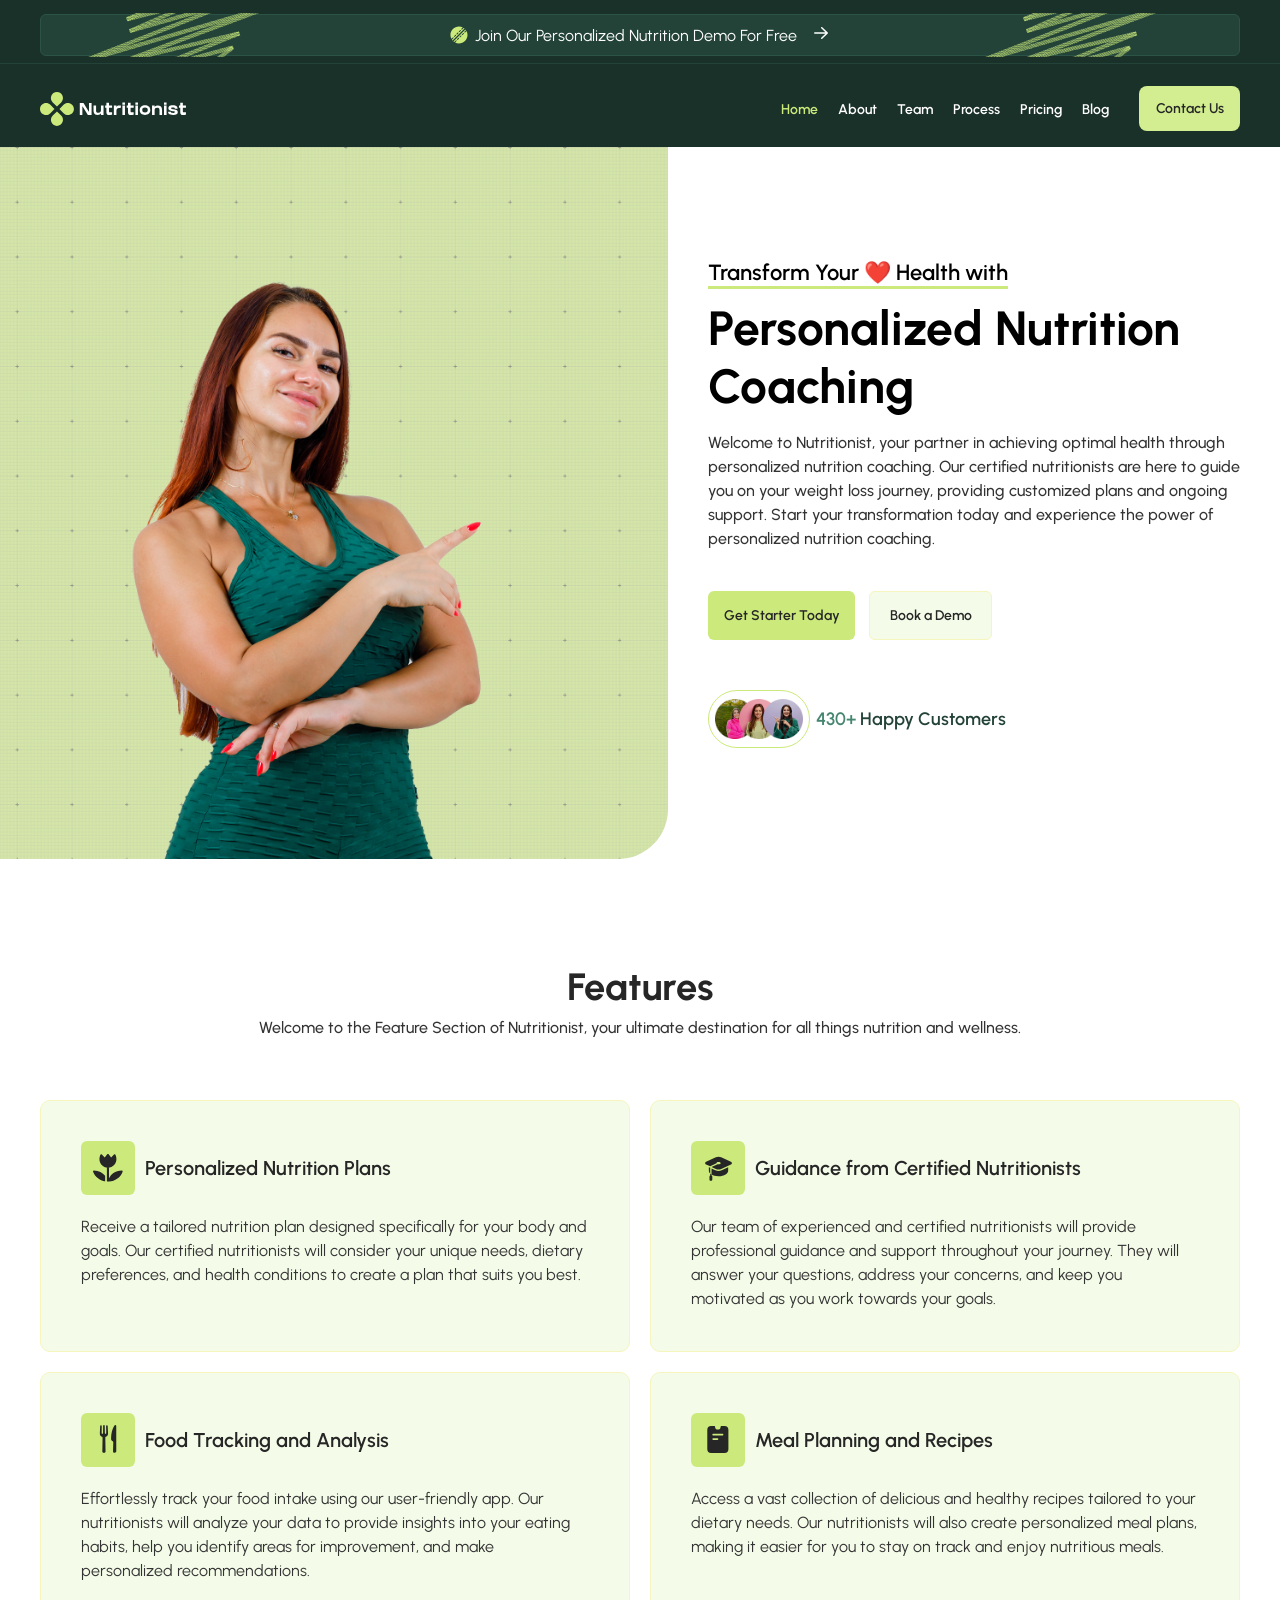
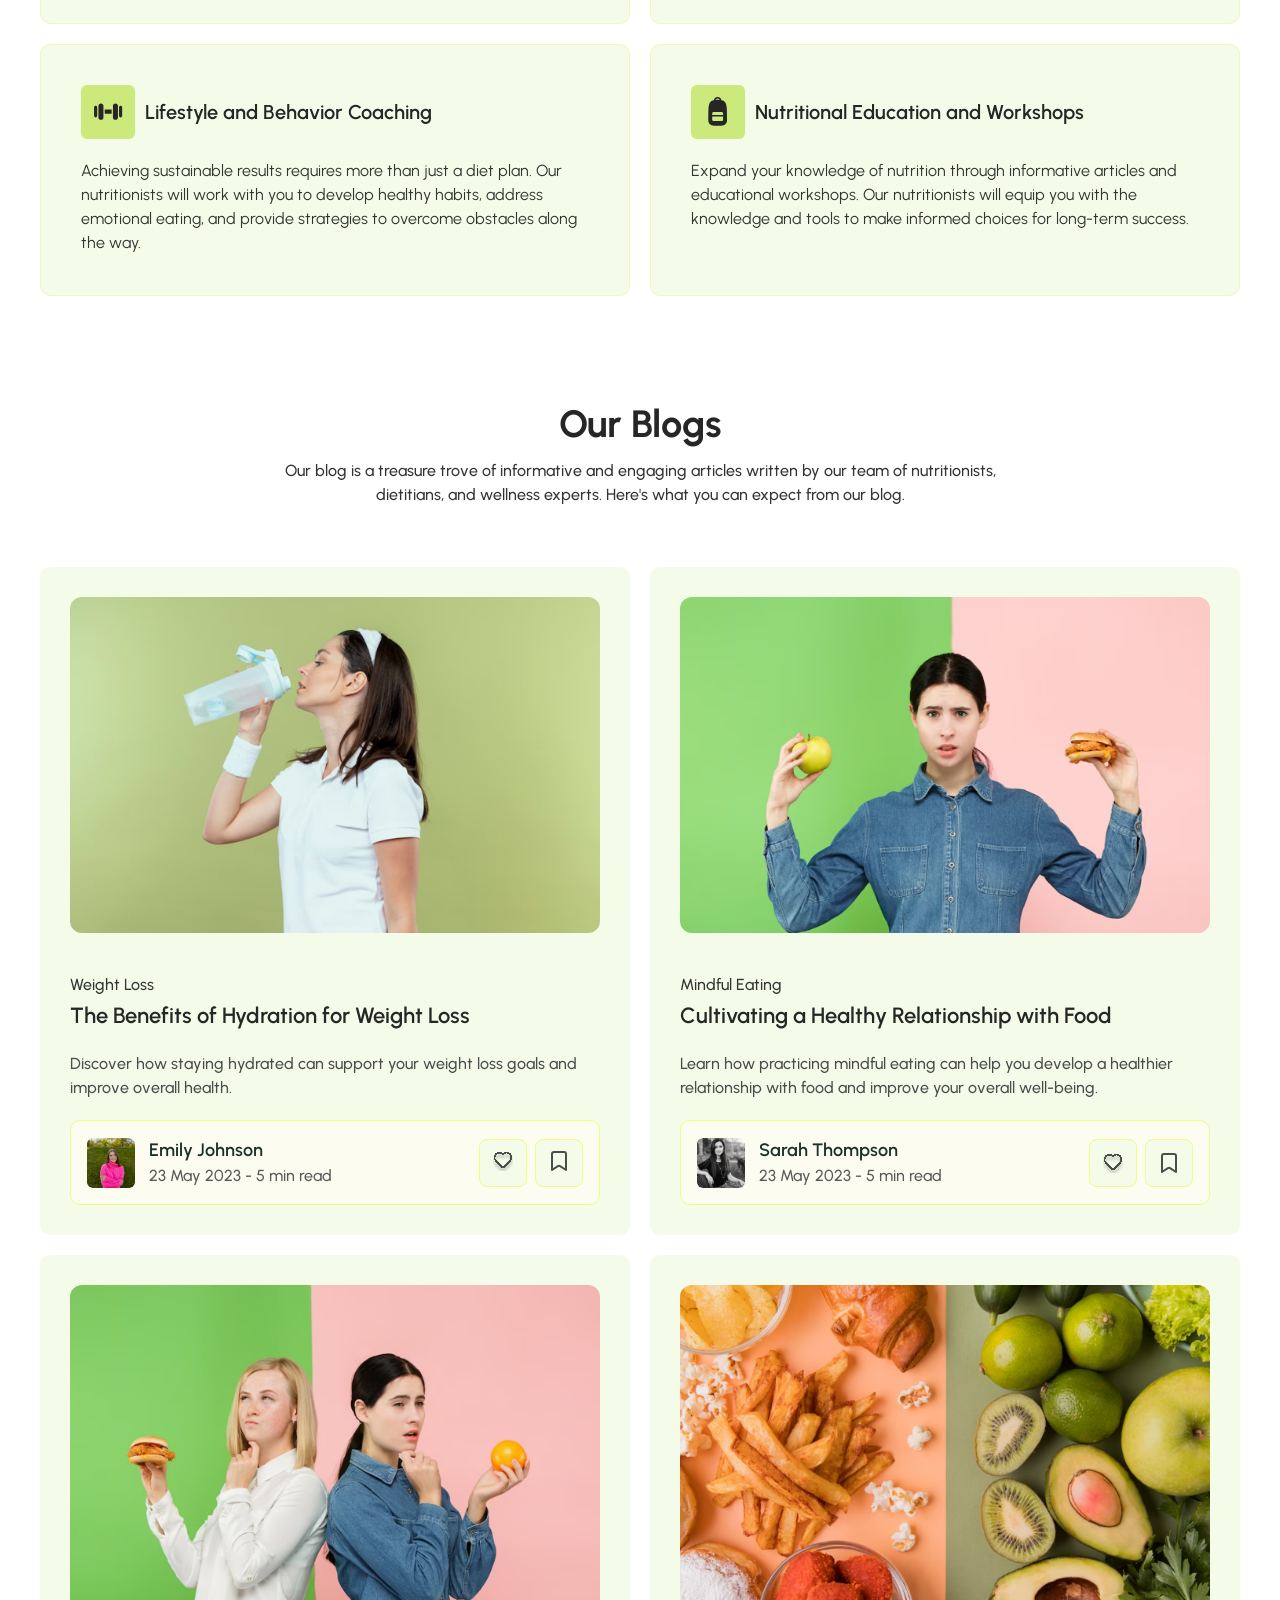
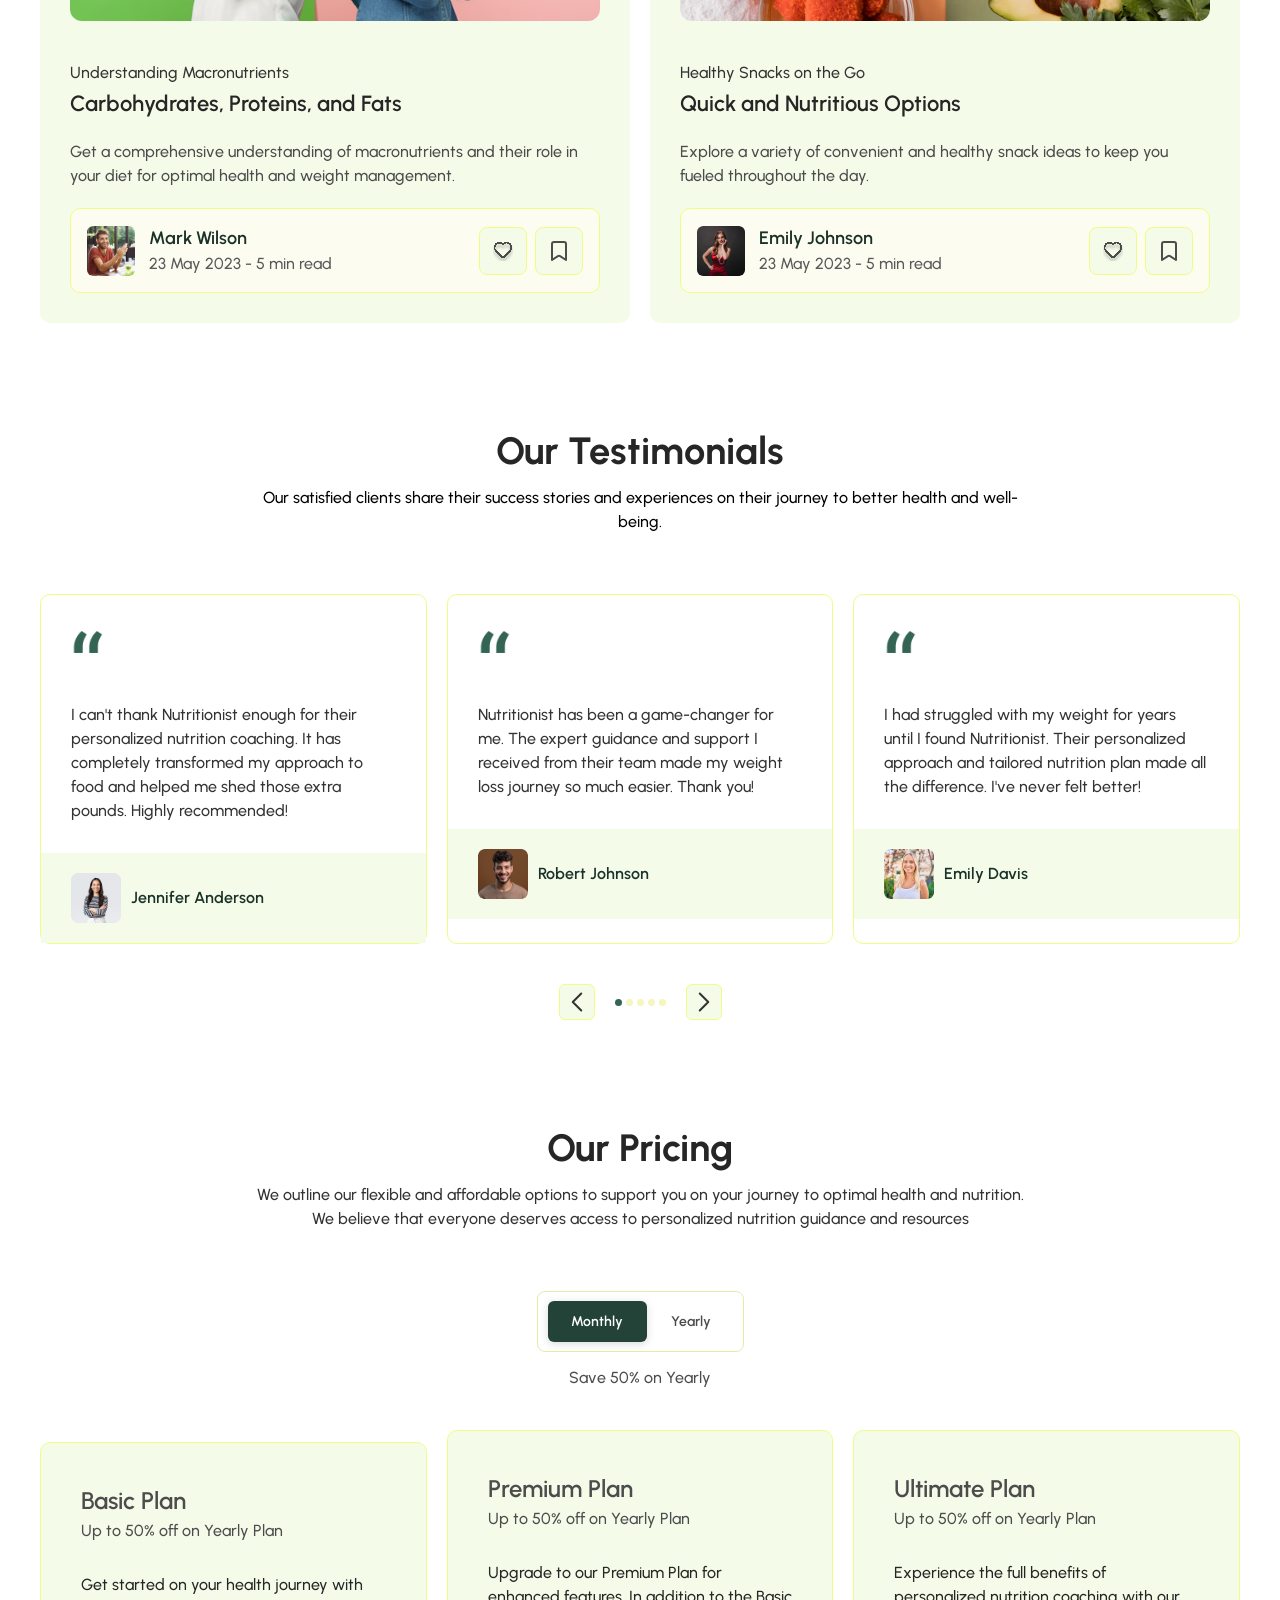
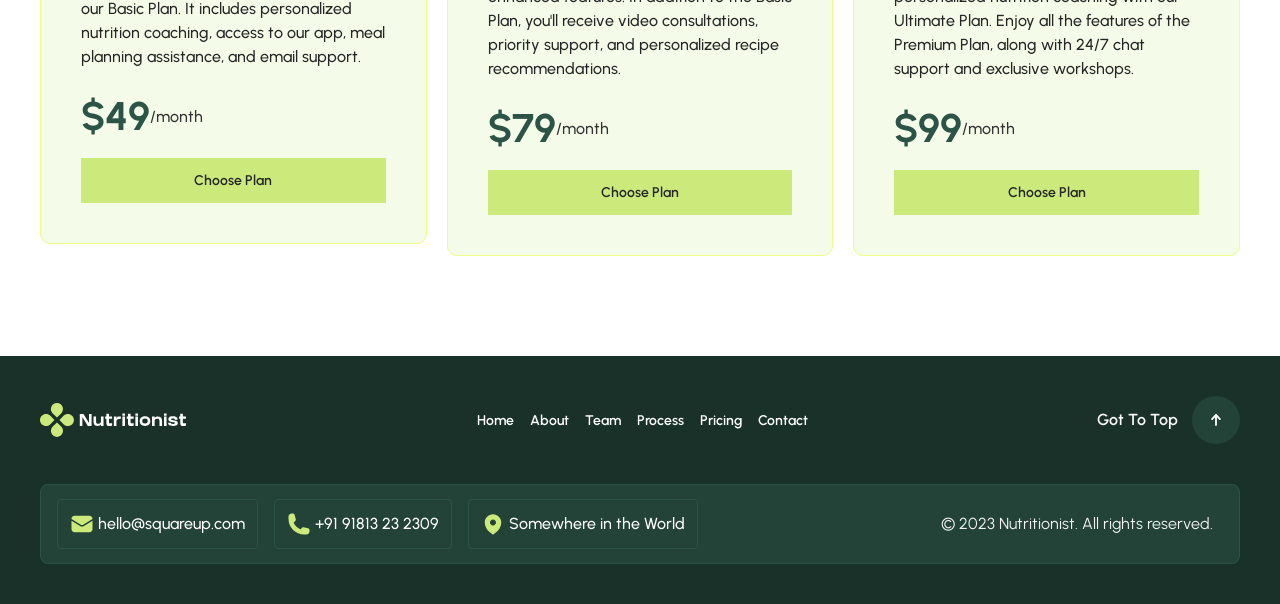
==== commit 0bcf6228: "Add header and hero images to assets - Added header-img.png to home/assets/img - Added hero-img.png " ====
--- a/index.html
+++ b/index.html
@@ -6,7 +6,7 @@
     <meta name="viewport" content="width=device-width, initial-scale=1.0">
     <title>Home Page</title>
 
-    <link rel="stylesheet" href="./assets/css/style.css">
+    <link rel="stylesheet" href="./home/assets/css/style.css">
     <link rel="preconnect" href="https://fonts.googleapis.com">
     <link rel="preconnect" href="https://fonts.gstatic.com" crossorigin>
     <link href="https://fonts.googleapis.com/css2?family=Urbanist:ital,wght@0,100..900;1,100..900&display=swap"
@@ -20,16 +20,15 @@
         <div class="container">
             <input type="checkbox" name="menu-toggle" id="menu-toggle" hidden>
             <div class="top-header">
-                <img src="./assets/icons/ball.svg" alt="ball" class="ball">
+                <img src="./home/assets/icons/ball.svg" alt="ball" class="ball">
                 <p class="top-header__desc">Join Our Personalized Nutrition Demo For Free</p>
-                <a href="#!"><img src="./assets/icons/arrow-right.svg" alt="arrow-right" class="arrow-right"></a>
-                <img src="./assets/img/header-decor.png" alt="decor" class="top-header__decor-1 ">
-                <img src="./assets/img/header-decor.png" alt="decor" class="top-header__decor-2 ">
+                <a href="#!"><img src="./home/assets/icons/arrow-right.svg" alt="arrow-right" class="arrow-right"></a>
+                <img src="./home/assets/img/header-decor.png" alt="decor" class="top-header__decor-1 ">
+                <img src="./home/assets/img/header-decor.png" alt="decor" class="top-header__decor-2 ">
             </div>
             <div class="navbar">
                 <div class="logo">
-                    <a href="#"><img src="./assets/img/Logo.svg" alt="nutritionist" class="brand"
-                            class="logo__brand"></a>
+                    <a href="#"><img src="./home/assets/img/Logo.svg" alt="nutritionist" class="logo__brand"></a>
                 </div>
                 <div class="navbar__wrap">
                     <nav class="navbar__wrap-nav">
@@ -49,7 +48,7 @@
                 </div>
                 <label for="menu-toggle" class="header__overlay"></label>
                 <label for="menu-toggle" class="header__hamburger">
-                    <img src="./assets/icons/hamburger-icon.svg" alt="hamburger" class="header__hamburger-icon">
+                    <img src="./home/assets/icons/hamburger-icon.svg" alt="hamburger" class="header__hamburger-icon">
                 </label>
             </div>
         </div>
@@ -61,7 +60,7 @@
             <div class="container">
                 <div class="hero-inner">
 
-                    <img src="./assets/img/hero-img.png" alt="girl" class="hero__img">
+                    <img src="./home/assets/img/hero-img.png" alt="girl" class="hero__img">
 
                     <div class="hero__content">
                         <p class="hero__header">Transform Your ❤️ Health with</p>
@@ -80,9 +79,9 @@
 
                         <div class="hero__footer">
                             <div class="hero__footer-customers">
-                                <img src="./assets/img/customer-1.png" alt="customer1" class="hero__footer-img">
-                                <img src="./assets/img/customer-2.png" alt="customer2" class="hero__footer-img">
-                                <img src="./assets/img/customer-3.png" alt="customer3" class="hero__footer-img">
+                                <img src="./home/assets/img/customer-1.png" alt="customer1" class="hero__footer-img">
+                                <img src="./home/assets/img/customer-2.png" alt="customer2" class="hero__footer-img">
+                                <img src="./home/assets/img/customer-3.png" alt="customer3" class="hero__footer-img">
                             </div>
                             <p class="hero__footer-desc"><span class="hero__footer-highlight">430+ </span>Happy
                                 Customers
@@ -108,7 +107,7 @@
                     <div class="feature__card">
                         <div class="feature__card-header">
                             <div class="feature__card-logo">
-                                <img src="./assets/img/feature-1.svg" alt="flower" class="feature__icon">
+                                <img src="./home/assets/img/feature-1.svg" alt="flower" class="feature__icon">
                             </div>
                             <h3 class="feature__card-title">Personalized Nutrition Plans</h3>
                         </div>
@@ -122,7 +121,7 @@
                     <div class="feature__card">
                         <div class="feature__card-header">
                             <div class="feature__card-logo">
-                                <img src="./assets/img/feature-2.svg" alt="education" class="feature__icon">
+                                <img src="./home/assets/img/feature-2.svg" alt="education" class="feature__icon">
                             </div>
                             <h3 class="feature__card-title">Guidance from Certified Nutritionists</h3>
                         </div>
@@ -135,7 +134,7 @@
                     <div class="feature__card">
                         <div class="feature__card-header">
                             <div class="feature__card-logo">
-                                <img src="./assets/img/feature-3.svg" alt="Food" class="feature__icon">
+                                <img src="./home/assets/img/feature-3.svg" alt="Food" class="feature__icon">
                             </div>
                             <h3 class="feature__card-title">Food Tracking and Analysis</h3>
                         </div>
@@ -147,7 +146,7 @@
                     <div class="feature__card">
                         <div class="feature__card-header">
                             <div class="feature__card-logo">
-                                <img src="./assets/img/feature-4.svg" alt="Meal" class="feature__icon">
+                                <img src="./home/assets/img/feature-4.svg" alt="Meal" class="feature__icon">
                             </div>
                             <h3 class="feature__card-title">Meal Planning and Recipes</h3>
                         </div>
@@ -160,7 +159,7 @@
                     <div class="feature__card">
                         <div class="feature__card-header">
                             <div class="feature__card-logo">
-                                <img src="./assets/img/feature-5.svg" alt="Lifestyle" class="feature__icon">
+                                <img src="./home/assets/img/feature-5.svg" alt="Lifestyle" class="feature__icon">
                             </div>
                             <h3 class="feature__card-title">Lifestyle and Behavior Coaching</h3>
                         </div>
@@ -173,7 +172,7 @@
                     <div class="feature__card">
                         <div class="feature__card-header">
                             <div class="feature__card-logo">
-                                <img src="./assets/img/feature-6.svg" alt="Education" class="feature__icon">
+                                <img src="./home/assets/img/feature-6.svg" alt="Education" class="feature__icon">
                             </div>
                             <h3 class="feature__card-title">Nutritional Education and Workshops</h3>
                         </div>
@@ -200,7 +199,7 @@
                     <!-- card 1 -->
                     <div class="blog__card">
                         <div class="blog__card-image">
-                            <img src="./assets/img/blog-img-1.png" alt="The Benefits of Hydration for Weight Loss"
+                            <img src="./home/assets/img/blog-img-1.png" alt="The Benefits of Hydration for Weight Loss"
                                 class="blog__card-img">
                         </div>
                         <div class="blog__card-content">
@@ -210,7 +209,7 @@
                                 and improve overall health.</p>
                             <div class="blog__footer">
                                 <div class="blog__footer-image">
-                                    <img src="./assets/img/blog-footer-img-1.png" alt="Emily Johnson"
+                                    <img src="./home/assets/img/blog-footer-img-1.png" alt="Emily Johnson"
                                         class="blog__footer-img">
                                 </div>
                                 <div class="blog__footer-body">
@@ -222,17 +221,18 @@
                                     <div class="blog__footer-cta">
                                         <input type="checkbox" name="like-toggle" id="like-toggle" hidden>
                                         <label for="like-toggle">
-                                            <img src="./assets/icons/like.svg" alt="Like" class="blog__footer-icon">
-                                        </label>
-                                        <label for="like-toggle"><img src="./assets/icons/heart-ed.svg" alt="Like"
-                                                class="blog__footer-icon--active"></label>
-                                    </div>
-                                    <div class="blog__footer-cta">
-                                        <input type="checkbox" name="save-toggle" id="save-toggle" hidden>
-                                        <label for="save-toggle"><img src="./assets/icons/save.svg" alt="save"
+                                            <img src="./home/assets/icons/like.svg" alt="Like"
                                                 class="blog__footer-icon">
                                         </label>
-                                        <label for="save-toggle"><img src="./assets/icons/saved.svg" alt="save"
+                                        <label for="like-toggle"><img src="./home/assets/icons/heart-ed.svg" alt="Like"
+                                                class="blog__footer-icon--active"></label>
+                                    </div>
+                                    <div class="blog__footer-cta">
+                                        <input type="checkbox" name="save-toggle" id="save-toggle" hidden>
+                                        <label for="save-toggle"><img src="./home/assets/icons/save.svg" alt="save"
+                                                class="blog__footer-icon">
+                                        </label>
+                                        <label for="save-toggle"><img src="./home/assets/icons/saved.svg" alt="save"
                                                 class="blog__footer-icon--saved">
                                         </label>
                                     </div>
@@ -244,8 +244,8 @@
                     <!-- card 2 -->
                     <div class="blog__card">
                         <div class="blog__card-image">
-                            <img src="./assets/img/blog-img-2.png" alt="Cultivating a Healthy Relationship with Food"
-                                class="blog__card-img">
+                            <img src="./home/assets/img/blog-img-2.png"
+                                alt="Cultivating a Healthy Relationship with Food" class="blog__card-img">
                         </div>
                         <div class="blog__card-content">
                             <p class="blog__card-sub">Mindful Eating</p>
@@ -254,7 +254,7 @@
                                 healthier relationship with food and improve your overall well-being.</p>
                             <div class="blog__footer">
                                 <div class="blog__footer-image">
-                                    <img src="./assets/img/blog-footer-img-2.png" alt="Sarah Thompson"
+                                    <img src="./home/assets/img/blog-footer-img-2.png" alt="Sarah Thompson"
                                         class="blog__footer-img">
                                 </div>
                                 <div class="blog__footer-body">
@@ -264,10 +264,10 @@
 
                                 <div class="blog__footer-btn">
                                     <div class="blog__footer-cta">
-                                        <img src="./assets/icons/like.svg" alt="Like" class="blog__footer-icon">
-                                    </div>
-                                    <div class="blog__footer-cta">
-                                        <img src="./assets/icons/save.svg" alt="save" class="blog__footer-icon">
+                                        <img src="./home/assets/icons/like.svg" alt="Like" class="blog__footer-icon">
+                                    </div>
+                                    <div class="blog__footer-cta">
+                                        <img src="./home/assets/icons/save.svg" alt="save" class="blog__footer-icon">
                                     </div>
                                 </div>
                             </div>
@@ -276,7 +276,7 @@
                     <!-- card 3 -->
                     <div class="blog__card">
                         <div class="blog__card-image">
-                            <img src="./assets/img/blog-img-3.png" alt="Carbohydrates, Proteins, and Fats"
+                            <img src="./home/assets/img/blog-img-3.png" alt="Carbohydrates, Proteins, and Fats"
                                 class="blog__card-img">
                         </div>
                         <div class="blog__card-content">
@@ -286,7 +286,7 @@
                                 role in your diet for optimal health and weight management.</p>
                             <div class="blog__footer">
                                 <div class="blog__footer-image">
-                                    <img src="./assets/img/blog-footer-img-3.png" alt="Mark Wilson"
+                                    <img src="./home/assets/img/blog-footer-img-3.png" alt="Mark Wilson"
                                         class="blog__footer-img">
                                 </div>
                                 <div class="blog__footer-body">
@@ -296,10 +296,10 @@
 
                                 <div class="blog__footer-btn">
                                     <div class="blog__footer-cta">
-                                        <img src="./assets/icons/like.svg" alt="Like" class="blog__footer-icon">
-                                    </div>
-                                    <div class="blog__footer-cta">
-                                        <img src="./assets/icons/save.svg" alt="save" class="blog__footer-icon">
+                                        <img src="./home/assets/icons/like.svg" alt="Like" class="blog__footer-icon">
+                                    </div>
+                                    <div class="blog__footer-cta">
+                                        <img src="./home/assets/icons/save.svg" alt="save" class="blog__footer-icon">
                                     </div>
                                 </div>
                             </div>
@@ -308,7 +308,7 @@
                     <!-- card 4 -->
                     <div class="blog__card">
                         <div class="blog__card-image">
-                            <img src="./assets/img/blog-img-4.png" alt="Quick and Nutritious Options"
+                            <img src="./home/assets/img/blog-img-4.png" alt="Quick and Nutritious Options"
                                 class="blog__card-img">
                         </div>
                         <div class="blog__card-content">
@@ -318,7 +318,7 @@
                                 you fueled throughout the day.</p>
                             <div class="blog__footer">
                                 <div class="blog__footer-image">
-                                    <img src="./assets/img/blog-footer-img-4.png" alt="Emily Johnson"
+                                    <img src="./home/assets/img/blog-footer-img-4.png" alt="Emily Johnson"
                                         class="blog__footer-img">
                                 </div>
                                 <div class="blog__footer-body">
@@ -328,10 +328,10 @@
 
                                 <div class="blog__footer-btn">
                                     <div class="blog__footer-cta">
-                                        <img src="./assets/icons/like.svg" alt="Like" class="blog__footer-icon">
-                                    </div>
-                                    <div class="blog__footer-cta">
-                                        <img src="./assets/icons/save.svg" alt="save" class="blog__footer-icon">
+                                        <img src="./home/assets/icons/like.svg" alt="Like" class="blog__footer-icon">
+                                    </div>
+                                    <div class="blog__footer-cta">
+                                        <img src="./home/assets/icons/save.svg" alt="save" class="blog__footer-icon">
                                     </div>
                                 </div>
                             </div>
@@ -354,13 +354,13 @@
                     <!-- Card 1 -->
                     <div class="feedback__card">
                         <div class="feature__card-body">
-                            <img src="./assets/img/feedback-decor.png" alt="decor" class="feedback__decor">
+                            <img src="./home/assets/img/feedback-decor.png" alt="decor" class="feedback__decor">
                             <p class="feedback__card-desc">I can't thank Nutritionist enough for their personalized
                                 nutrition coaching. It has completely transformed my approach to food and helped me shed
                                 those extra pounds. Highly recommended!</p>
                         </div>
                         <div class="feedback__card-footer">
-                            <img src="./assets/img/feedback-img-1.png" alt="Jennifer Anderson"
+                            <img src="./home/assets/img/feedback-img-1.png" alt="Jennifer Anderson"
                                 class="feedback__author-img">
                             <p class="feedback__author-name">Jennifer Anderson</p>
                         </div>
@@ -368,13 +368,13 @@
                     <!-- Card 2 -->
                     <div class="feedback__card">
                         <div class="feature__card-body">
-                            <img src="./assets/img/feedback-decor.png" alt="decor" class="feedback__decor">
+                            <img src="./home/assets/img/feedback-decor.png" alt="decor" class="feedback__decor">
                             <p class="feedback__card-desc">Nutritionist has been a game-changer for me. The expert
                                 guidance and support I received from their team made my weight loss journey so much
                                 easier. Thank you!</p>
                         </div>
                         <div class="feedback__card-footer">
-                            <img src="./assets/img/feedback-img-2.png" alt="Robert Johnson"
+                            <img src="./home/assets/img/feedback-img-2.png" alt="Robert Johnson"
                                 class="feedback__author-img">
                             <p class="feedback__author-name">Robert Johnson</p>
                         </div>
@@ -382,13 +382,14 @@
                     <!-- Card 3 -->
                     <div class="feedback__card">
                         <div class="feature__card-body">
-                            <img src="./assets/img/feedback-decor.png" alt="decor" class="feedback__decor">
+                            <img src="./home/assets/img/feedback-decor.png" alt="decor" class="feedback__decor">
                             <p class="feedback__card-desc">I had struggled with my weight for years until I found
                                 Nutritionist. Their personalized approach and tailored nutrition plan made all the
                                 difference. I've never felt better!</p>
                         </div>
                         <div class="feedback__card-footer">
-                            <img src="./assets/img/feedback-img-3.png" alt="Emily Davis" class="feedback__author-img">
+                            <img src="./home/assets/img/feedback-img-3.png" alt="Emily Davis"
+                                class="feedback__author-img">
                             <p class="feedback__author-name">Emily Davis</p>
                         </div>
                     </div>
@@ -396,7 +397,8 @@
 
                 <div class="feedback__control">
                     <div class="feedback__btn">
-                        <img src="./assets/icons/feedback-arrow-left.svg" alt="previous" class="feedback__previous">
+                        <img src="./home/assets/icons/feedback-arrow-left.svg" alt="previous"
+                            class="feedback__previous">
                     </div>
                     <div class="feedback__dots">
                         <div class="feedback__dot feedback__dot--active"></div>
@@ -406,7 +408,7 @@
                         <div class="feedback__dot"></div>
                     </div>
                     <div class="feedback__btn">
-                        <img src="./assets/icons/feedback-arrow-right.svg" alt="next" class="feedback__next">
+                        <img src="./home/assets/icons/feedback-arrow-right.svg" alt="next" class="feedback__next">
                     </div>
                 </div>
             </div>
@@ -481,13 +483,13 @@
     <footer class="footer">
         <div class="container">
             <div class="top-footer">
-                <img src="./assets/img/Logo.svg" alt="nutritionist" class="logo">
+                <img src="./home/assets/img/Logo.svg" alt="nutritionist" class="logo">
                 <div class="footer__nav">
                     <ul class="footer__list">
                         <li class="footer__item"><a href="#!" class="footer__link">Home</a></li>
                         <li class="footer__item"><a href="./about/index.html" class="footer__link">About</a></li>
-                        <li class="footer__item"><a href="#!" class="footer__link">Team</a></li>
-                        <li class="footer__item"><a href="#!" class="footer__link">Process</a></li>
+                        <li class="footer__item"><a href="./team/index.html" class="footer__link">Team</a></li>
+                        <li class="footer__item"><a href="./process/index.html" class="footer__link">Process</a></li>
                         <li class="footer__item"><a href="./pricing/index.html" class="footer__link">Pricing</a></li>
                         <li class="footer__item"><a href="./blogs/index.html" class="footer__link">Contact</a></li>
                     </ul>
@@ -496,7 +498,8 @@
                     <p class="footer__action-desc">Got To Top</p>
                     <a href="#">
                         <div class="footer__action-btn">
-                            <img src="./assets/icons/arrow-small-up.svg" alt="Go to top" class="footer__action-icon">
+                            <img src="./home/assets/icons/arrow-small-up.svg" alt="Go to top"
+                                class="footer__action-icon">
                         </div>
                     </a>
                 </div>
@@ -505,15 +508,15 @@
             <div class="bottom-footer">
                 <div class="footer__contact">
                     <div class="footer__info">
-                        <img src="./assets/icons/email.svg" alt="email" class="footer__icon">
+                        <img src="./home/assets/icons/email.svg" alt="email" class="footer__icon">
                         <a href="mailto:hello@squareup.com" class="footer__contact-desc">hello@squareup.com</a>
                     </div>
                     <div class="footer__info">
-                        <img src="./assets/icons/phone.svg" alt="phone" class="footer__icon">
+                        <img src="./home/assets/icons/phone.svg" alt="phone" class="footer__icon">
                         <a href="tel:+9191813232309" class="footer__contact-desc">+91 91813 23 2309</a>
                     </div>
                     <div class="footer__info">
-                        <img src="./assets/icons/adress.svg" alt="address" class="footer__icon">
+                        <img src="./home/assets/icons/address.svg" alt="address" class="footer__icon">
                         <a href="#!" class="footer__contact-desc">Somewhere in the World</a>
                     </div>
                 </div>
--- a/home/assets/css/style.css
+++ b/home/assets/css/style.css
@@ -0,0 +1,2070 @@
+* {
+    padding: 0;
+    margin: 0;
+    box-sizing: border-box;
+}
+
+:root {
+    --color-absolute-white: #ffffff;
+    --color-absolute-black: #000000;
+    --color-green-70: #cbea7b;
+    --color-green-75: #d3ee91;
+    --color-green-80: #dcf1a7;
+    --color-green-85: #f5f5bd;
+    --color-green-90: #eefd83;
+    --color-green-95: #f4fce9;
+    --color-green-97: #fcfdf0;
+    --color-green-99: #fcfdf0;
+    --color-dark-green-15: #1a3129;
+    --color-dark-green-20: #234338;
+    --color-dark-green-25: #2c5446;
+    --color-dark-green-30: #346454;
+    --color-dark-green-40: #468671;
+    --color-dark-green-60: #79b9a4;
+    --color-dark-green-80: #bcdcd1;
+    --color-dark-green-90: #ddede8;
+    --color-grey-10: #191919;
+    --color-grey-15: #262626;
+    --color-grey-20: #333333;
+    --color-grey-30: #4c4c4d;
+    --color-grey-35: #59595a;
+    --color-grey-40: #656567;
+    --color-grey-60: #98989a;
+    --color-grey-90: #e6e6e6;
+    --color-grey-95: #f2f2f2;
+    --color-grey-97: #f7f7f7;
+    --color-grey-99: #fcfcfc;
+    --font-weight-regular: 400;
+    --font-weight-medium: 500;
+    --font-weight-semibold: 600;
+    --font-weight-bold: 700;
+    --font-weight-extrabold: 800;
+}
+
+html {
+    font-size: 62.5%;
+    scroll-behavior: smooth;
+}
+
+body {
+    font-size: 1.6rem;
+    font-family: "Urbanist", sans-serif;
+}
+
+ul {
+    list-style: none;
+}
+
+a {
+    text-decoration: none;
+    color: white;
+}
+
+/* Header */
+.header {
+    position: sticky;
+    top: 0;
+    z-index: 999;
+    background-color: var(--color-dark-green-15);
+    padding-top: 14px;
+}
+
+.header__line {
+    width: 100%;
+    height: 1px;
+    background-color: var(--color-dark-green-20);
+    position: absolute;
+    top: 43.11%;
+}
+
+.container {
+    max-width: calc(100% - 80px);
+    margin: 0 auto;
+}
+
+.top-header {
+    position: relative;
+    display: flex;
+    justify-content: center;
+    align-items: center;
+    background-color: var(--color-dark-green-20);
+    width: 100%;
+    padding: 8px 12px;
+    margin-bottom: 14px;
+    border: 1px solid var(--color-dark-green-25);
+    border-radius: 6px;
+}
+
+.ball {
+    width: 24px;
+    height: 24px;
+    margin-right: 6px;
+}
+
+.top-header__desc {
+    font-size: 1.8rem;
+    color: white;
+    font-weight: medium;
+    margin-right: 20px;
+}
+
+.arrow-right {
+    width: 24px;
+    height: 24px;
+}
+
+.top-header__decor-1 {
+    content: "";
+    position: absolute;
+    left: 40px;
+}
+.top-header__decor-2 {
+    content: "";
+    position: absolute;
+    right: 40px;
+}
+
+.navbar {
+    display: flex;
+    justify-content: space-between;
+    align-items: center;
+    padding: 20px 0;
+}
+
+.logo {
+    width: 195px;
+}
+
+.navbar__wrap {
+    display: flex;
+    align-items: center;
+}
+
+.navbar__list {
+    display: flex;
+    gap: 32px;
+}
+
+.navbar__link {
+    font-size: 1.8rem;
+    font-weight: 600;
+}
+
+.active {
+    color: var(--color-green-70);
+}
+
+.navbar__link:hover {
+    color: var(--color-green-70);
+}
+
+.navbar__wrap-cta {
+    display: flex;
+    justify-content: center;
+    align-items: center;
+    width: 137px;
+    height: 55px;
+    background-color: var(--color-green-75);
+    border-radius: 8px;
+    margin-left: 40px;
+    cursor: pointer;
+}
+
+.navbar__wrap-cta:hover {
+    opacity: 0.9;
+}
+
+.navbar__wrap-btn {
+    color: var(--color-absolute-black);
+    font-weight: var(--font-weight-semibold);
+    font-size: 1.8rem;
+    line-height: 1.5;
+    color: var(--color-grey-15);
+}
+
+.header__hamburger {
+    display: none;
+    z-index: 1000;
+    cursor: pointer;
+    width: 34px;
+    height: 34px;
+}
+
+.navbar__close-btn {
+    display: none;
+    position: absolute;
+    top: 1.5rem;
+    right: 1.5rem;
+    font-size: 2rem;
+    color: white;
+    cursor: pointer;
+    transition: transform 0.3s ease;
+}
+
+.header__overlay {
+    display: none;
+    opacity: 0;
+    visibility: hidden;
+    transition:
+        opacity 0.3s ease,
+        visibility 0.3s ease;
+}
+
+#menu-toggle:checked ~ .navbar .header__hamburger {
+    display: none;
+}
+
+.top-header__decor-3,
+.top-header__decor-4 {
+    display: none;
+}
+/* Hero */
+.hero {
+    margin-bottom: 150px;
+}
+
+.hero-inner {
+    display: flex;
+    align-items: center;
+    justify-content: center;
+}
+
+.hero__img {
+    width: 949px;
+    height: 832px;
+    object-fit: cover;
+    border-radius: 0 0 50px;
+    margin-left: -162px;
+    flex: 1;
+}
+
+.hero__content {
+    margin-left: 50px;
+    width: 47%;
+}
+
+.hero__header {
+    display: inline-block;
+    font-size: 2.8rem;
+    font-weight: var(--font-weight-semibold);
+    border-bottom: 3px solid var(--color-green-70);
+    margin-bottom: 14px;
+}
+
+.hero__heading {
+    font-size: 5.8rem;
+    font-weight: var(--font-weight-bold);
+    margin-bottom: 20px;
+}
+
+.hero__desc {
+    font-size: 1.8rem;
+    line-height: 1.5;
+    font-weight: var(--font-weight-medium);
+    color: var(--color-grey-20);
+    margin-bottom: 50px;
+}
+
+.hero__btn {
+    display: flex;
+    margin-bottom: 70px;
+}
+
+.hero__btn-left {
+    display: flex;
+    justify-content: center;
+    align-items: center;
+    width: 187px;
+    height: 59px;
+    background-color: var(--color-green-70);
+    border-radius: 8px;
+    margin-right: 20px;
+    font-weight: var(--font-weight-semibold);
+    font-size: 1.8rem;
+    line-height: 1.5;
+    color: var(--color-grey-15);
+}
+
+.hero__btn-right {
+    display: flex;
+    justify-content: center;
+    align-items: center;
+    width: 187px;
+    height: 59px;
+    background-color: var(--color-green-95);
+    border: 1px solid var(--color-green-85);
+    border-radius: 8px;
+    font-weight: var(--font-weight-semibold);
+    font-size: 1.8rem;
+    line-height: 1.5;
+    color: var(--color-grey-15);
+}
+
+.hero__btn-left:hover,
+.hero__btn-right:hover {
+    opacity: 0.9;
+    cursor: pointer;
+}
+
+.btn {
+    color: var(--color-grey-15);
+    font-weight: var(--font-weight-semibold);
+}
+
+.hero__footer {
+    display: flex;
+    align-items: center;
+}
+
+.hero__footer-customers {
+    display: flex;
+    padding: 8px 10px;
+    border: 1px solid var(--color-green-70);
+    border-radius: 58px;
+    margin-right: 8px;
+}
+
+.hero__footer-img {
+    width: 50px;
+    height: 50px;
+    object-fit: cover;
+}
+
+.hero__footer-img + .hero__footer-img {
+    margin-left: -20px;
+}
+
+.hero__footer-desc {
+    font-size: 2rem;
+    font-weight: var(--font-weight-semibold);
+    color: var(--color-dark-green-20);
+}
+
+.hero__footer-highlight {
+    color: var(--color-dark-green-40);
+}
+
+/* Features */
+.feature {
+    margin-bottom: 177px;
+}
+
+.feature__header {
+    text-align: center;
+    margin-bottom: 80px;
+}
+
+.feature__header-title {
+    font-size: 4.8rem;
+    color: var(--color-grey-15);
+    font-weight: var(--font-weight-bold);
+    line-height: 1.5;
+}
+
+.feature__header-desc {
+    font-size: 1.8rem;
+    color: var(--color-grey-20);
+    font-weight: var(--font-weight-medium);
+    line-height: 1.5;
+}
+
+.feature__cards {
+    display: flex;
+    flex-wrap: wrap;
+    gap: 30px;
+}
+
+.feature__card {
+    width: calc((100% - 30px) / 2);
+    padding: 40px 50px;
+    background-color: var(--color-green-95);
+    border-radius: 12px;
+    border: 1px solid var(--color-green-85);
+}
+
+.feature__card:hover {
+    box-shadow: 0 10px 30px rgba(0, 0, 0, 0.1);
+}
+
+.feature__card-header {
+    display: flex;
+    align-items: center;
+    margin-bottom: 24px;
+}
+
+.feature__card-logo {
+    display: flex;
+    justify-content: center;
+    align-items: center;
+    width: 68px;
+    height: 68px;
+    background-color: var(--color-green-70);
+    border-radius: 8px;
+    margin-right: 14px;
+}
+
+.feature__card-title {
+    font-size: 2.4rem;
+    color: var(--color-grey-15);
+    font-weight: var(--font-weight-semibold);
+    line-height: 1.5;
+}
+
+.feature__card-desc {
+    font-size: 1.8rem;
+    line-height: 1.5;
+    color: var(--color-grey-20);
+}
+
+/* Blog */
+.blog {
+    margin-bottom: 150px;
+}
+
+.blog__header {
+    text-align: center;
+    width: 996px;
+    max-width: 100%;
+    margin: 0 auto;
+    margin-bottom: 80px;
+}
+
+.blog__header-title {
+    font-size: 4.8rem;
+    font-weight: var(--font-weight-bold);
+    line-height: 1.5;
+    color: var(--color-grey-15);
+    margin-bottom: 10px;
+}
+
+.blog__header-desc {
+    font-size: 1.8rem;
+    font-weight: var(--font-weight-medium);
+    line-height: 1.5;
+    color: var(--color-grey-20);
+}
+
+.blog__cards {
+    display: flex;
+    justify-content: center;
+    gap: 30px;
+    flex-wrap: wrap;
+}
+
+.blog__card {
+    width: calc((100% - 30px) / 2);
+    background-color: var(--color-green-95);
+    padding: 40px;
+    border-radius: 12px;
+}
+
+.blog__card:hover {
+    box-shadow: 0 10px 30px rgba(0, 0, 0, 0.1);
+}
+
+.blog__card-image {
+    border-radius: 12px;
+    width: 100%;
+    height: 428px;
+    overflow: hidden;
+    margin-bottom: 40px;
+}
+
+.blog__card-img {
+    width: 100%;
+    height: 100%;
+    object-fit: cover;
+    transition: transform 0.25s ease;
+}
+
+.blog__card-img:hover {
+    transform: scale(1.1);
+}
+
+.blog__card-sub {
+    font-size: 1.8rem;
+    line-height: 1.5;
+    font-weight: var(--font-weight-medium);
+    color: var(--color-grey-20);
+    margin-bottom: 4px;
+}
+
+.blog__card-title {
+    font-size: 2.6rem;
+    font-weight: var(--font-weight-semibold);
+    line-height: 1.5;
+    color: var(--color-grey-15);
+    margin-bottom: 30px;
+}
+
+.blog__card-desc {
+    font-size: 1.8rem;
+    line-height: 1.5;
+    font-weight: var(--font-weight-medium);
+    color: var(--color-grey-30);
+    margin-bottom: 30px;
+}
+
+.blog__footer {
+    display: flex;
+    align-items: center;
+    background-color: var(--color-green-97);
+    padding: 20px;
+    border-radius: 12px;
+    border: 1px solid var(--color-green-90);
+}
+
+.blog__footer-image {
+    margin-right: 16px;
+    overflow: hidden;
+    width: 60px;
+    height: 60px;
+    border-radius: 8px;
+}
+
+.blog__footer-img {
+    width: 100%;
+    height: 100%;
+    object-fit: cover;
+}
+
+.blog__footer-body {
+    width: 441px;
+    margin-right: 20px;
+}
+
+.blog__footer-author {
+    font-size: 2rem;
+    font-weight: var(--font-weight-semibold);
+    line-height: 1.5;
+    color: var(--color-dark-green-15);
+}
+
+.blog__footer-info {
+    font-size: 1.8rem;
+    font-weight: var(--font-weight-medium);
+    line-height: 1.5;
+    color: var(--color-grey-35);
+}
+
+.blog__footer-btn {
+    display: flex;
+    gap: 10px;
+}
+
+.blog__footer-cta {
+    width: 60px;
+    height: 60px;
+    display: flex;
+    justify-content: center;
+    align-items: center;
+    border-radius: 8px;
+    background-color: var(--color-green-95);
+    border: 1px solid var(--color-green-90);
+    cursor: pointer;
+}
+
+.blog__footer-icon--active {
+    display: none;
+}
+
+#like-toggle:checked ~ label .blog__footer-icon {
+    display: none;
+}
+
+#like-toggle:checked ~ label .blog__footer-icon--active {
+    display: inline-block;
+    cursor: pointer;
+}
+
+.blog__footer-icon--saved {
+    display: none;
+}
+
+#save-toggle:checked ~ label .blog__footer-icon {
+    display: none;
+}
+
+#save-toggle:checked ~ label .blog__footer-icon--saved {
+    display: inline-block;
+    cursor: pointer;
+}
+
+/* Feedback */
+.feedback {
+    margin-bottom: 177px;
+}
+
+.feedback__header {
+    text-align: center;
+    margin-bottom: 80px;
+    max-width: 100%;
+}
+
+.feedback__title {
+    font-weight: var(--font-weight-bold);
+    font-size: 4.8rem;
+    line-height: 1.5;
+    color: var(--color-grey-15);
+    margin-bottom: 10px;
+}
+
+.feedback__desc {
+    font-weight: var(--font-weight-medium);
+    font-size: 1.8rem;
+    line-height: 1.5;
+}
+
+.feedback__cards {
+    display: flex;
+    gap: 20px;
+    margin-bottom: 50px;
+}
+
+.feedback__card {
+    width: calc((100% - 40px) / 3);
+    border: 1px solid var(--color-green-90);
+    border-radius: 12px;
+}
+
+.feedback__card:hover {
+    box-shadow: 0 10px 30px rgba(0, 0, 0, 0.1);
+}
+
+.feature__card-body {
+    padding: 40px;
+}
+
+.feedback__decor {
+    width: 40px;
+    height: 40px;
+    object-fit: cover;
+    margin-bottom: 50px;
+}
+
+.feedback__card-desc {
+    font-weight: var(--font-weight-medium);
+    font-size: 1.8rem;
+    color: var(--color-grey-20);
+    line-height: 1.5;
+}
+
+.feedback__card-footer {
+    padding: 30px 40px;
+    background-color: var(--color-green-95);
+    display: flex;
+    align-items: center;
+}
+
+.feedback__author-img {
+    width: 60px;
+    height: 60px;
+    object-fit: cover;
+    margin-right: 12px;
+    border-radius: 8px;
+}
+
+.feedback__author-name {
+    font-weight: var(--font-weight-semibold);
+    font-size: 1.8rem;
+    line-height: 1.5;
+    color: var(--color-dark-green-15);
+}
+
+.feedback__control {
+    display: flex;
+    justify-content: center;
+    align-items: center;
+    gap: 30px;
+}
+
+.feedback__btn {
+    display: flex;
+    justify-content: center;
+    align-items: center;
+    background-color: var(--color-green-95);
+    border: 1px solid var(--color-green-90);
+    border-radius: 8px;
+    cursor: pointer;
+}
+
+.feedback__btn:hover {
+    opacity: 0.9;
+}
+
+.feedback__dots {
+    display: flex;
+    align-items: center;
+    justify-content: center;
+    gap: 4px;
+}
+
+.feedback__dot {
+    width: 8px;
+    height: 8px;
+    border-radius: 50%;
+    background-color: var(--color-green-85);
+    cursor: pointer;
+}
+
+.feedback__dot--active,
+.feedback__dot:hover {
+    background-color: var(--color-dark-green-30);
+}
+
+/* Pricing */
+.pricing {
+    margin-bottom: 150px;
+}
+
+.pricing__header {
+    text-align: center;
+    width: 996px;
+    max-width: 100%;
+    margin: 0 auto;
+}
+
+.pricing__title {
+    font-weight: var(--font-weight-bold);
+    font-size: 4.8rem;
+    line-height: 1.5;
+    color: var(--color-grey-15);
+    margin-bottom: 10px;
+}
+
+.pricing__desc {
+    font-weight: var(--font-weight-medium);
+    font-size: 1.8rem;
+    line-height: 1.5;
+    color: var(--color-grey-20);
+}
+
+.pricing__body {
+    margin-top: 80px;
+}
+
+.pricing__toggle {
+    display: flex;
+    align-items: center;
+    margin: 0 auto;
+    padding: 10px;
+    width: 233px;
+    max-width: 100%;
+    height: 67px;
+    border: 1px solid var(--color-green-80);
+    border-radius: 8px;
+    margin-bottom: 14px;
+}
+
+.pricing__monthly {
+    display: flex;
+    justify-content: center;
+    align-items: center;
+    width: 114px;
+    height: 47px;
+    border-radius: 6px;
+    padding: 10px 24px;
+    color: var(--color-absolute-white);
+    background-color: var(--color-dark-green-20);
+    font-weight: var(--font-weight-semibold);
+    font-size: 1.8rem;
+    line-height: 1.5;
+    cursor: pointer;
+    transition:
+        background-color 0.25s ease-in-out,
+        color 0.25s ease-in-out,
+        box-shadow 0.25s ease-in-out;
+}
+
+.pricing__Yearly {
+    display: flex;
+    justify-content: center;
+    align-items: center;
+    width: 99px;
+    height: 47px;
+    border-radius: 6px;
+    padding: 10px 24px;
+    color: var(--color-grey-30);
+    background-color: transparent;
+    font-weight: var(--font-weight-semibold);
+    font-size: 1.8rem;
+    line-height: 1.5;
+    cursor: pointer;
+    transition:
+        background-color 0.25s ease-in-out,
+        color 0.25s ease-in-out,
+        box-shadow 0.25s ease-in-out;
+}
+
+input[value="yearly"]:checked ~ .pricing__body .pricing__monthly {
+    color: var(--color-grey-30);
+    background-color: transparent;
+}
+input[value="yearly"]:checked ~ .pricing__body .pricing__Yearly {
+    color: var(--color-absolute-white);
+    background-color: var(--color-dark-green-20);
+}
+
+input[value="monthly"]:checked ~ .pricing__body .pricing__monthly,
+input[value="yearly"]:checked ~ .pricing__body .pricing__Yearly {
+    box-shadow: 0 2px 8px rgba(0, 0, 0, 0.15);
+}
+
+.pricing__body-desc {
+    text-align: center;
+    font-weight: var(--font-weight-medium);
+    font-size: 1.8rem;
+    line-height: 1.5;
+    color: var(--color-grey-30);
+    margin-bottom: 50px;
+}
+
+.pricing__cards {
+    display: flex;
+    align-items: center;
+    gap: 30px;
+}
+
+.pricing__card {
+    width: calc((100% - 60px) / 3);
+    padding: 50px;
+    background-color: var(--color-green-95);
+    border: 1px solid var(--color-green-90);
+    border-radius: 12px;
+}
+
+.pricing__card:hover {
+    box-shadow: 0 10px 30px rgba(0, 0, 0, 0.1);
+}
+
+.pricing__card-title {
+    font-weight: var(--font-weight-semibold);
+    font-size: 3rem;
+    line-height: 1.5;
+    color: var(--color-grey-30);
+    margin-bottom: 2px;
+}
+
+.pricing__card-sub {
+    font-weight: var(--font-weight-medium);
+    font-size: 1.8rem;
+    line-height: 1.5;
+    color: var(--color-grey-30);
+    margin-bottom: 40px;
+}
+
+.pricing__card-desc {
+    font-weight: var(--font-weight-medium);
+    font-size: 1.8rem;
+    line-height: 1.5;
+    color: var(--color-grey-15);
+    margin-bottom: 40px;
+}
+
+.pricing__card-price {
+    display: flex;
+    align-items: center;
+    font-weight: var(--font-weight-medium);
+    font-size: 1.8rem;
+    line-height: 1.5;
+    color: var(--color-grey-20);
+    margin-bottom: 33px;
+}
+
+.pricing__card-price--big {
+    font-weight: bold;
+    font-size: 5rem;
+    line-height: 0.875;
+    color: var(--color-dark-green-25);
+}
+
+.pricing__card-btn {
+    display: flex;
+    justify-content: center;
+    align-items: center;
+    width: 100%;
+    height: 58px;
+    background-color: var(--color-green-70);
+    color: var(--color-grey-15);
+    font-weight: var(--font-weight-semibold);
+    font-size: 1.8rem;
+}
+
+.pricing__card-btn:hover {
+    opacity: 0.9;
+}
+
+#billing-monthly:checked ~ .pricing__body .pricing__card-price--year {
+    display: none;
+}
+
+#billing-yearly:checked ~ .pricing__body .pricing__card-price--month {
+    display: none;
+}
+
+/* Footer */
+.footer {
+    background-color: var(--color-dark-green-15);
+    padding: 50px 0;
+}
+
+.top-footer {
+    display: flex;
+    align-items: center;
+    justify-content: space-between;
+    margin-bottom: 50px;
+}
+
+.footer__list {
+    display: flex;
+    gap: 26px;
+}
+
+.footer__link {
+    font-weight: var(--font-weight-semibold);
+    font-size: 1.8rem;
+    line-height: 1.5;
+    color: var(--color-absolute-white);
+}
+
+.footer__link:hover {
+    color: var(--color-green-70);
+}
+
+.footer__action {
+    display: flex;
+    align-items: center;
+    gap: 20px;
+}
+
+.footer__action-desc {
+    font-weight: var(--font-weight-semibold);
+    font-size: 1.8rem;
+    line-height: 1.5;
+    color: var(--color-absolute-white);
+}
+
+.footer__action-btn {
+    display: flex;
+    justify-content: center;
+    align-items: center;
+    background-color: var(--color-dark-green-20);
+    border-radius: 50%;
+    width: 62px;
+    height: 62px;
+}
+
+.bottom-footer {
+    display: flex;
+    align-items: center;
+    justify-content: space-between;
+    padding: 16px 30px 20px;
+    background-color: var(--color-dark-green-20);
+    border: 1px solid var(--color-dark-green-25);
+    border-radius: 8px;
+}
+
+.footer__contact {
+    display: flex;
+    align-items: center;
+    gap: 20px;
+}
+
+.footer__info {
+    display: flex;
+    align-items: center;
+    padding: 14px;
+    border: 1px solid var(--color-dark-green-25);
+    border-radius: 6px;
+    gap: 6px;
+}
+
+.footer__contact-desc {
+    font-weight: var(--font-weight-medium);
+    font-size: 1.8rem;
+    line-height: 1.5;
+    color: var(--color-absolute-white);
+}
+
+.footer__copyright {
+    font-weight: var(--font-weight-regular);
+    font-size: 1.8rem;
+    line-height: 1.5;
+    color: var(--color-grey-95);
+}
+
+@media screen and (max-width: 1440px) {
+    .container {
+        max-width: calc(100% - 80px);
+    }
+
+    .top-header__desc {
+        font-size: 1.6rem;
+        margin-right: 14px;
+    }
+
+    .arrow-right {
+        width: 20px;
+        height: 20px;
+    }
+
+    .top-header__decor-2 {
+        content: "";
+        position: absolute;
+        right: 65px;
+    }
+
+    .navbar {
+        display: flex;
+        justify-content: space-between;
+        align-items: center;
+        padding: 16px 0;
+    }
+
+    .logo {
+        width: 147px;
+    }
+
+    .navbar__list {
+        gap: 20px;
+    }
+
+    .navbar__link {
+        font-size: 1.4rem;
+        font-weight: 600;
+    }
+
+    .navbar__wrap-cta {
+        width: 101px;
+        height: 45px;
+        margin-left: 30px;
+    }
+
+    .navbar__wrap-btn {
+        font-size: 1.4rem;
+    }
+    .ball {
+        width: 20px;
+        height: 20px;
+        margin-right: 6px;
+    }
+
+    .logo,
+    .logo__brand {
+        width: 147px;
+        height: 34px;
+    }
+
+    /* Hero */
+    .hero {
+        margin-bottom: 100px;
+    }
+
+    .hero__img {
+        width: 59%;
+        height: 712px;
+        object-fit: cover;
+        border-radius: 0 0 50px;
+        margin-left: -80px;
+    }
+
+    .hero__content {
+        margin-left: 40px;
+        width: 100%;
+    }
+
+    .hero__header {
+        font-size: 2.2rem;
+        margin-bottom: 10px;
+    }
+
+    .hero__heading {
+        font-size: 4.8rem;
+        margin-bottom: 16px;
+    }
+
+    .hero__desc {
+        font-size: 1.6rem;
+        margin-bottom: 40px;
+    }
+
+    .hero__btn {
+        display: flex;
+        margin-bottom: 50px;
+    }
+
+    .hero__btn-left {
+        width: 147px;
+        height: 49px;
+        border-radius: 6px;
+        margin-right: 14px;
+        font-size: 1.4rem;
+    }
+
+    .hero__btn-right {
+        display: flex;
+        justify-content: center;
+        align-items: center;
+        width: 123px;
+        height: 49px;
+        border-radius: 6px;
+        font-size: 1.4rem;
+    }
+    .hero__footer-customers {
+        padding: 8px 6px;
+        border-radius: 58px;
+        margin-right: 6px;
+    }
+
+    .hero__footer-img {
+        width: 40px;
+        height: 40px;
+    }
+
+    .hero__footer-img + .hero__footer-img {
+        margin-left: -16px;
+    }
+
+    .hero__footer-desc {
+        font-size: 1.8rem;
+    }
+
+    /* Features */
+    .feature {
+        margin-bottom: 100px;
+    }
+
+    .feature__header {
+        margin-bottom: 60px;
+    }
+
+    .feature__header-title {
+        font-size: 3.8rem;
+    }
+
+    .feature__header-desc {
+        font-size: 1.6rem;
+    }
+
+    .feature__cards {
+        gap: 20px;
+    }
+
+    .feature__card {
+        width: calc((100% - 20px) / 2);
+        padding: 40px;
+        border-radius: 10px;
+    }
+
+    .feature__card-header {
+        margin-bottom: 20px;
+    }
+
+    .feature__card-logo {
+        display: flex;
+        justify-content: center;
+        align-items: center;
+        width: 54px;
+        height: 54px;
+        border-radius: 6px;
+        margin-right: 10px;
+    }
+
+    .feature__icon {
+        width: 30px;
+        height: 30px;
+    }
+
+    .feature__card-title {
+        font-size: 2rem;
+    }
+
+    .feature__card-desc {
+        font-size: 1.6rem;
+    }
+
+    /* Blog */
+    .blog {
+        margin-bottom: 100px;
+    }
+
+    .blog__header {
+        width: 780px;
+        margin-bottom: 60px;
+    }
+
+    .blog__header-title {
+        font-size: 3.8rem;
+        margin-bottom: 6px;
+    }
+
+    .blog__header-desc {
+        font-size: 1.6rem;
+    }
+
+    .blog__cards {
+        gap: 20px;
+    }
+
+    .blog__card {
+        width: calc((100% - 20px) / 2);
+        padding: 30px;
+        border-radius: 10px;
+    }
+
+    .blog__card-image {
+        border-radius: 12px;
+        width: 100%;
+        height: 336px;
+        margin-bottom: 40px;
+    }
+
+    .blog__card-sub {
+        font-size: 1.6rem;
+        margin-bottom: 2px;
+    }
+
+    .blog__card-title {
+        font-size: 2.2rem;
+        margin-bottom: 20px;
+    }
+
+    .blog__card-desc {
+        font-size: 1.6rem;
+        margin-bottom: 20px;
+    }
+
+    .blog__footer {
+        padding: 16px;
+        border-radius: 10px;
+    }
+
+    .blog__footer-image {
+        margin-right: 14px;
+        overflow: hidden;
+        width: 50px;
+        height: 50px;
+        border-radius: 6px;
+    }
+
+    .blog__footer-body {
+        width: 65%;
+        margin-right: 20px;
+    }
+
+    .blog__footer-author {
+        font-size: 1.8rem;
+    }
+
+    .blog__footer-info {
+        font-size: 1.6rem;
+    }
+
+    .blog__footer-btn {
+        display: flex;
+        gap: 8px;
+    }
+
+    .blog__footer-cta {
+        width: 48px;
+        height: 48px;
+    }
+
+    .blog__footer-icon {
+        width: 20px;
+        height: 20px;
+        cursor: pointer;
+    }
+
+    /* Feedback */
+    .feedback {
+        margin-bottom: 100px;
+    }
+
+    .feedback__header {
+        text-align: center;
+        width: 780px;
+        margin: 0 auto 60px;
+    }
+
+    .feedback__title {
+        font-size: 3.8rem;
+        margin-bottom: 6px;
+    }
+
+    .feedback__desc {
+        font-size: 1.6rem;
+    }
+
+    .feedback__cards {
+        gap: 20px;
+        margin-bottom: 40px;
+    }
+
+    .feedback__card {
+        width: calc((100% - 40px) / 3);
+        border-radius: 10px;
+    }
+
+    .feature__card-body {
+        padding: 30px;
+    }
+
+    .feedback__decor {
+        width: 34px;
+        height: 34px;
+        margin-bottom: 40px;
+    }
+
+    .feedback__card-desc {
+        font-size: 1.6rem;
+    }
+
+    .feedback__card-footer {
+        padding: 20px 30px;
+    }
+
+    .feedback__author-img {
+        width: 50px;
+        height: 50px;
+        margin-right: 10px;
+        border-radius: 6px;
+    }
+
+    .feedback__author-name {
+        font-size: 1.6rem;
+    }
+
+    .feedback__control {
+        gap: 20px;
+    }
+
+    .feedback__btn {
+        border-radius: 6px;
+    }
+    .feedback__dot {
+        width: 7px;
+        height: 7px;
+    }
+
+    .pricing {
+        margin-bottom: 100px;
+    }
+
+    .pricing__header {
+        width: 780px;
+        max-width: 100%;
+    }
+
+    .pricing__title {
+        font-size: 3.8rem;
+        margin-bottom: 6px;
+    }
+
+    .pricing__desc {
+        font-size: 1.6rem;
+    }
+
+    .pricing__body {
+        margin-top: 60px;
+    }
+
+    .pricing__toggle {
+        width: 207px;
+        height: 61px;
+        border-radius: 8px;
+        margin-bottom: 14px;
+    }
+
+    .pricing__monthly {
+        width: 99px;
+        height: 41px;
+        border-radius: 6px;
+        font-size: 1.4rem;
+    }
+
+    .pricing__Yearly {
+        width: 88px;
+        height: 41px;
+        border-radius: 6px;
+        font-size: 1.4rem;
+    }
+
+    .pricing__body-desc {
+        font-size: 1.6rem;
+        margin-bottom: 40px;
+    }
+
+    .pricing__cards {
+        gap: 20px;
+    }
+
+    .pricing__card {
+        width: calc((100% - 40px) / 3);
+        padding: 40px;
+        border-radius: 10px;
+    }
+
+    .pricing__card-title {
+        font-size: 2.4rem;
+        margin-bottom: 0;
+    }
+
+    .pricing__card-sub {
+        font-size: 1.6rem;
+        margin-bottom: 30px;
+    }
+
+    .pricing__card-desc {
+        font-size: 1.6rem;
+        margin-bottom: 30px;
+    }
+
+    .pricing__card-price {
+        font-size: 1.6rem;
+        margin-bottom: 24px;
+    }
+
+    .pricing__card-price--big {
+        font-size: 4rem;
+    }
+
+    .pricing__card-btn {
+        height: 45px;
+        font-size: 1.4rem;
+    }
+
+    /* Footer */
+    .footer {
+        padding: 40px 0;
+    }
+
+    .top-footer {
+        margin-bottom: 40px;
+    }
+
+    .footer__list {
+        gap: 16px;
+    }
+
+    .footer__link {
+        font-size: 1.4rem;
+    }
+
+    .footer__action {
+        gap: 14px;
+    }
+
+    .footer__action-desc {
+        font-size: 1.6rem;
+    }
+
+    .footer__action-btn {
+        width: 48px;
+        height: 48px;
+    }
+
+    .footer__action-icon {
+        width: 24px;
+        height: 24px;
+    }
+
+    .bottom-footer {
+        padding: 14px 26px 14px 16px;
+        border-radius: 8px;
+    }
+
+    .footer__contact {
+        gap: 16px;
+    }
+
+    .footer__info {
+        padding: 12px;
+        border-radius: 4px;
+        gap: 4px;
+    }
+
+    .footer__contact-desc {
+        font-size: 1.6rem;
+    }
+
+    .footer__copyright {
+        font-size: 1.6rem;
+    }
+}
+
+@media screen and (max-width: 767px) {
+    .header {
+        padding-top: 40px;
+    }
+
+    .header__line {
+        top: 56%;
+    }
+
+    .container {
+        max-width: calc(100% - 32px);
+    }
+
+    .top-header__decor-1 {
+        content: "";
+        position: absolute;
+        left: -101px;
+        top: 6px;
+        display: none;
+    }
+    .top-header__decor-2 {
+        content: "";
+        position: absolute;
+        top: 23px;
+        right: 56px;
+        display: none;
+    }
+
+    .header__hamburger {
+        display: block;
+    }
+
+    .navbar {
+        padding: 20px 0;
+    }
+
+    .navbar__wrap {
+        position: fixed;
+        top: 0;
+        right: -500px;
+        width: 300px;
+        max-width: 100%;
+        height: 100%;
+        border-radius: 10px 0 0 10px;
+        background-color: #3a3a3a;
+        box-shadow: -2px 0 10px rgba(0, 0, 0, 0.3);
+        z-index: 1000;
+        padding: 4rem;
+        transition: right 0.3s ease;
+        display: flex;
+        flex-direction: column;
+        z-index: 1000;
+        align-items: center;
+    }
+
+    .navbar__wrap-cta {
+        width: 100%;
+    }
+
+    #menu-toggle:checked ~ .navbar .navbar__wrap {
+        right: 0;
+    }
+
+    #menu-toggle:checked ~ .navbar .navbar__list {
+        flex-direction: column;
+        gap: 20px;
+        margin: 3rem 0;
+    }
+
+    #menu-toggle:checked ~ .navbar .header__overlay {
+        display: block;
+        position: fixed;
+        top: 0;
+        left: 0;
+        width: 100%;
+        height: 100%;
+        background-color: rgba(0, 0, 0, 0.6);
+        z-index: 998;
+        cursor: pointer;
+        opacity: 1;
+        visibility: visible;
+    }
+
+    #menu-toggle:checked ~ .navbar .navbar__close-btn {
+        display: block;
+        cursor: pointer;
+    }
+
+    .logo {
+        width: 147px;
+    }
+
+    .navbar__wrap-cta {
+        margin-left: 0px;
+    }
+
+    /* Hero */
+    .hero {
+        margin-bottom: 50px;
+    }
+
+    .hero-inner {
+        display: flex;
+        /* align-items: center;
+        justify-content: center; */
+        flex-direction: column;
+    }
+
+    .hero__img {
+        position: relative;
+        width: 100vw;
+        height: 374px;
+        object-fit: cover;
+        border-radius: 0 0 30px 30px;
+        margin-left: 0;
+    }
+
+    .hero__content {
+        margin: 82px 0 0;
+        text-align: center;
+        position: relative;
+    }
+
+    .hero__header {
+        font-size: 1.8rem;
+        font-weight: var(--font-weight-semibold);
+        margin-bottom: 10px;
+    }
+
+    .hero__heading {
+        font-size: 3.8rem;
+        margin-bottom: 16px;
+    }
+
+    .hero__desc {
+        font-size: 1.4rem;
+        margin-bottom: 30px;
+    }
+
+    .hero__btn {
+        display: flex;
+        justify-content: center;
+        gap: 14px;
+    }
+
+    .hero__btn-left {
+        width: 147px;
+        height: 49px;
+        border-radius: 6px;
+        font-size: 1.4rem;
+    }
+
+    .hero__btn-right {
+        width: 123px;
+        height: 49px;
+        border-radius: 6px;
+        font-size: 1.4rem;
+    }
+
+    .hero__footer {
+        flex-direction: column;
+        position: absolute;
+        top: -110px;
+        left: 50%;
+        transform: translateX(-50%);
+        z-index: 10;
+    }
+
+    .hero__footer-customers {
+        padding: 6px 8px;
+        border-radius: 58px;
+        margin-bottom: 4px;
+        background-color: var(--color-absolute-white);
+    }
+
+    .hero__footer-img {
+        width: 40px;
+        height: 40px;
+    }
+
+    .hero__footer-img + .hero__footer-img {
+        margin-left: -17px;
+    }
+
+    .hero__footer-desc {
+        font-size: 1.6rem;
+    }
+
+    /* Features */
+    .feature {
+        margin-bottom: 50px;
+    }
+
+    .feature__header {
+        text-align: center;
+        margin-bottom: 50px;
+    }
+
+    .feature__header-title {
+        font-size: 2.8rem;
+    }
+
+    .feature__header-desc {
+        font-size: 1.4rem;
+    }
+
+    .feature__cards {
+        display: flex;
+        flex-wrap: wrap;
+        flex-direction: column;
+        gap: 20px;
+    }
+
+    .feature__card {
+        width: 100%;
+        padding: 30px;
+        border-radius: 10px;
+    }
+
+    .feature__card-header {
+        margin-bottom: 16px;
+    }
+
+    .feature__card-logo {
+        width: 48px;
+        height: 48px;
+        border-radius: 6px;
+        margin-right: 10px;
+    }
+
+    .feature__card-title {
+        font-size: 1.8rem;
+    }
+
+    .feature__card-desc {
+        font-size: 1.4rem;
+    }
+
+    /* Blog */
+    .blog {
+        margin-bottom: 50px;
+    }
+
+    .blog__header {
+        width: 100%;
+        margin: 0 auto;
+        margin-bottom: 50px;
+    }
+
+    .blog__header-title {
+        font-size: 2.8rem;
+        margin-bottom: 4px;
+    }
+
+    .blog__header-desc {
+        font-size: 1.4rem;
+    }
+
+    .blog__cards {
+        flex-direction: column;
+        gap: 20px;
+    }
+
+    .blog__card {
+        width: 100%;
+        padding: 24px;
+        border-radius: 10px;
+    }
+
+    .blog__card-image {
+        border-radius: 10px;
+        width: 100%;
+        height: 200px;
+        overflow: hidden;
+        margin-bottom: 20px;
+    }
+
+    .blog__card-sub {
+        font-size: 1.4rem;
+        margin-bottom: 0px;
+    }
+
+    .blog__card-title {
+        font-size: 2rem;
+        margin-bottom: 18px;
+    }
+
+    .blog__card-desc {
+        font-size: 1.4rem;
+        margin-bottom: 18px;
+    }
+
+    .blog__footer {
+        padding: 16px 14px 16px 16px;
+        border-radius: 10px;
+        flex-wrap: wrap;
+    }
+
+    .blog__footer-image {
+        margin-right: 10px;
+        overflow: hidden;
+        width: 40px;
+        height: 40px;
+        border-radius: 6px;
+    }
+
+    .blog__footer-body {
+        width: calc(100% - 50px);
+        margin-right: 0;
+        margin-bottom: 20px;
+    }
+
+    .blog__footer-author {
+        font-size: 1.6rem;
+    }
+
+    .blog__footer-info {
+        font-size: 1.4rem;
+    }
+
+    .blog__footer-btn {
+        gap: 8px;
+        margin-left: auto;
+    }
+
+    .blog__footer-cta {
+        width: 48px;
+        height: 48px;
+        border-radius: 6px;
+    }
+
+    /* Feedback */
+    .feedback {
+        margin-bottom: 50px;
+    }
+
+    .feedback__header {
+        text-align: center;
+        margin-bottom: 50px;
+        width: 100%;
+    }
+
+    .feedback__title {
+        font-size: 2.8rem;
+        margin-bottom: 6px;
+    }
+
+    .feedback__desc {
+        font-size: 1.4rem;
+    }
+
+    .feedback__cards {
+        display: flex;
+        overflow: hidden;
+        gap: 20px;
+        margin-bottom: 30px;
+    }
+
+    .feedback__card {
+        width: 100%;
+        flex-shrink: 0;
+        border: 1px solid var(--color-green-90);
+        border-radius: 10px;
+    }
+
+    .feature__card-body {
+        padding: 24px;
+    }
+
+    .feedback__decor {
+        width: 34px;
+        height: 34px;
+        margin-bottom: 40px;
+    }
+
+    .feedback__card-desc {
+        font-size: 1.4rem;
+    }
+
+    .feedback__card-footer {
+        padding: 18px 24px;
+    }
+
+    .feedback__author-img {
+        width: 40px;
+        height: 40px;
+        margin-right: 10px;
+        border-radius: 6px;
+    }
+
+    .feedback__author-name {
+        font-size: 1.6rem;
+    }
+
+    .feedback__control {
+        gap: 20px;
+    }
+
+    .feedback__btn {
+        border-radius: 6px;
+    }
+
+    .feedback__dot {
+        width: 7px;
+        height: 7px;
+    }
+
+    /* Pricing */
+    .pricing {
+        margin-bottom: 50px;
+    }
+
+    .pricing__header {
+        width: 100%;
+    }
+
+    .pricing__title {
+        font-size: 2.8rem;
+        margin-bottom: 4px;
+    }
+
+    .pricing__desc {
+        font-size: 1.4rem;
+    }
+
+    .pricing__body {
+        margin-top: 50px;
+    }
+
+    .pricing__toggle {
+        padding: 10px;
+        width: 207px;
+        height: 61px;
+        border-radius: 8px;
+        margin-bottom: 10px;
+    }
+
+    .pricing__monthly {
+        width: 99px;
+        height: 41px;
+        border-radius: 6px;
+        padding: 10px 24px;
+        font-size: 1.4rem;
+    }
+
+    .pricing__Yearly {
+        width: 88px;
+        height: 41px;
+        border-radius: 6px;
+        padding: 10px 24px;
+        font-size: 1.4rem;
+    }
+
+    .pricing__body-desc {
+        font-size: 1.6rem;
+        margin-bottom: 30px;
+    }
+
+    .pricing__cards {
+        flex-direction: column;
+        gap: 20px;
+    }
+
+    .pricing__card {
+        width: 100%;
+        padding: 30px;
+        border-radius: 10px;
+    }
+
+    .pricing__card-title {
+        font-size: 2.2rem;
+        margin-bottom: 0px;
+    }
+
+    .pricing__card-sub {
+        font-size: 1.4rem;
+        margin-bottom: 24px;
+    }
+
+    .pricing__card-desc {
+        font-size: 1.4rem;
+        margin-bottom: 24px;
+    }
+
+    .pricing__card-price {
+        font-size: 1.6rem;
+        margin-bottom: 24px;
+    }
+
+    .pricing__card-price--big {
+        font-weight: bold;
+        font-size: 4rem;
+        line-height: 0.875;
+    }
+
+    .pricing__card-btn {
+        height: 45px;
+        font-size: 1.4rem;
+    }
+
+    /* Footer */
+    .footer {
+        background-color: var(--color-dark-green-15);
+        padding: 30px 16px;
+    }
+
+    .top-footer {
+        position: relative;
+        display: flex;
+        flex-direction: column;
+        align-items: stretch;
+        justify-content: flex-start;
+        flex-wrap: wrap;
+        margin-bottom: 30px;
+        gap: 20px;
+    }
+
+    .footer__list {
+        display: flex;
+        flex-wrap: wrap;
+        padding-right: 66px;
+        gap: 16px;
+    }
+
+    .footer__link {
+        font-size: 1.4rem;
+    }
+
+    .footer__action {
+        position: absolute;
+        gap: 6px;
+        top: -7px;
+        right: 0;
+    }
+
+    .footer__action-desc {
+        font-size: 1.6rem;
+    }
+
+    .footer__action-btn {
+        border-radius: 50%;
+        width: 48px;
+        height: 48px;
+    }
+
+    .bottom-footer {
+        flex-direction: column;
+        padding: 20px;
+        border-radius: 8px;
+        justify-content: center;
+    }
+
+    .footer__contact {
+        width: 100%;
+        flex-direction: column;
+        gap: 16px;
+    }
+
+    .footer__info {
+        width: 100%;
+        justify-content: center;
+        padding: 12px;
+        border-radius: 4px;
+        gap: 2px;
+    }
+
+    .footer__contact-desc {
+        font-size: 1.6rem;
+    }
+
+    .footer__copyright {
+        font-size: 1.4rem;
+        margin-top: 20px;
+    }
+}
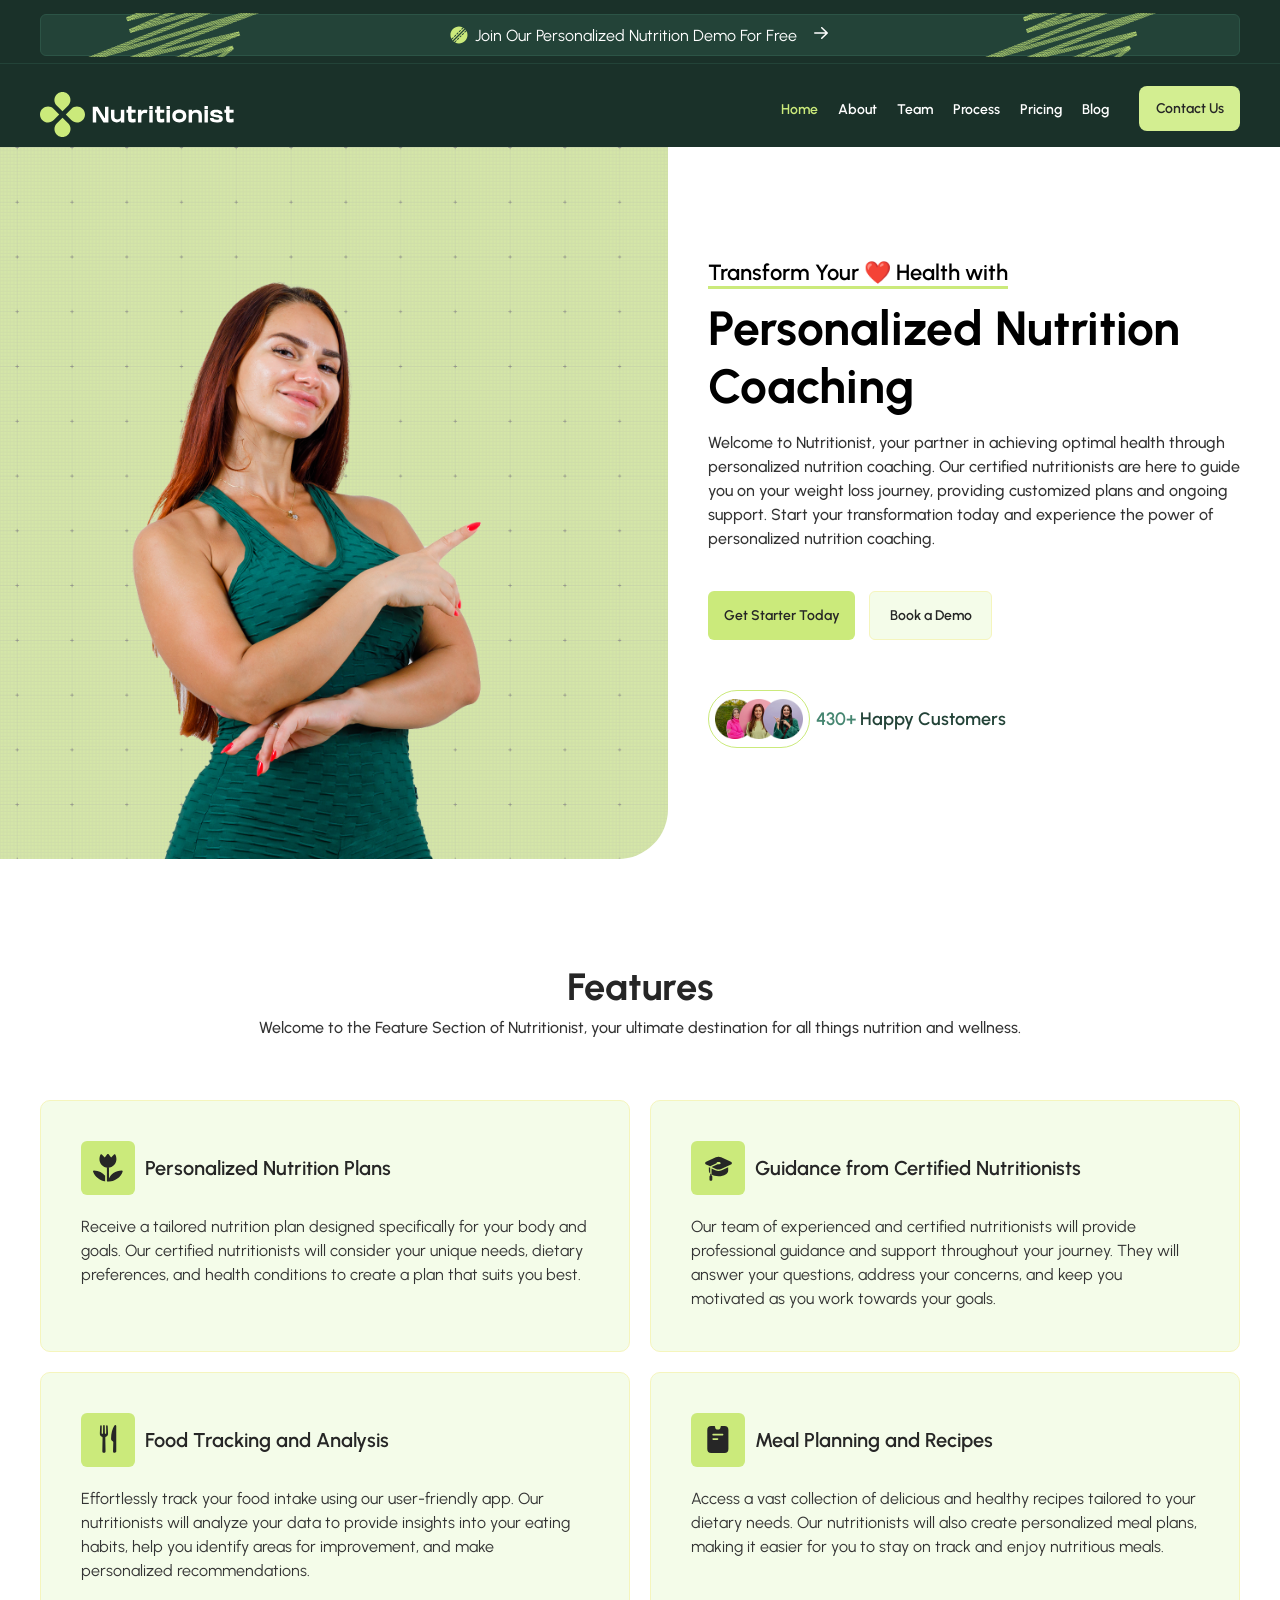
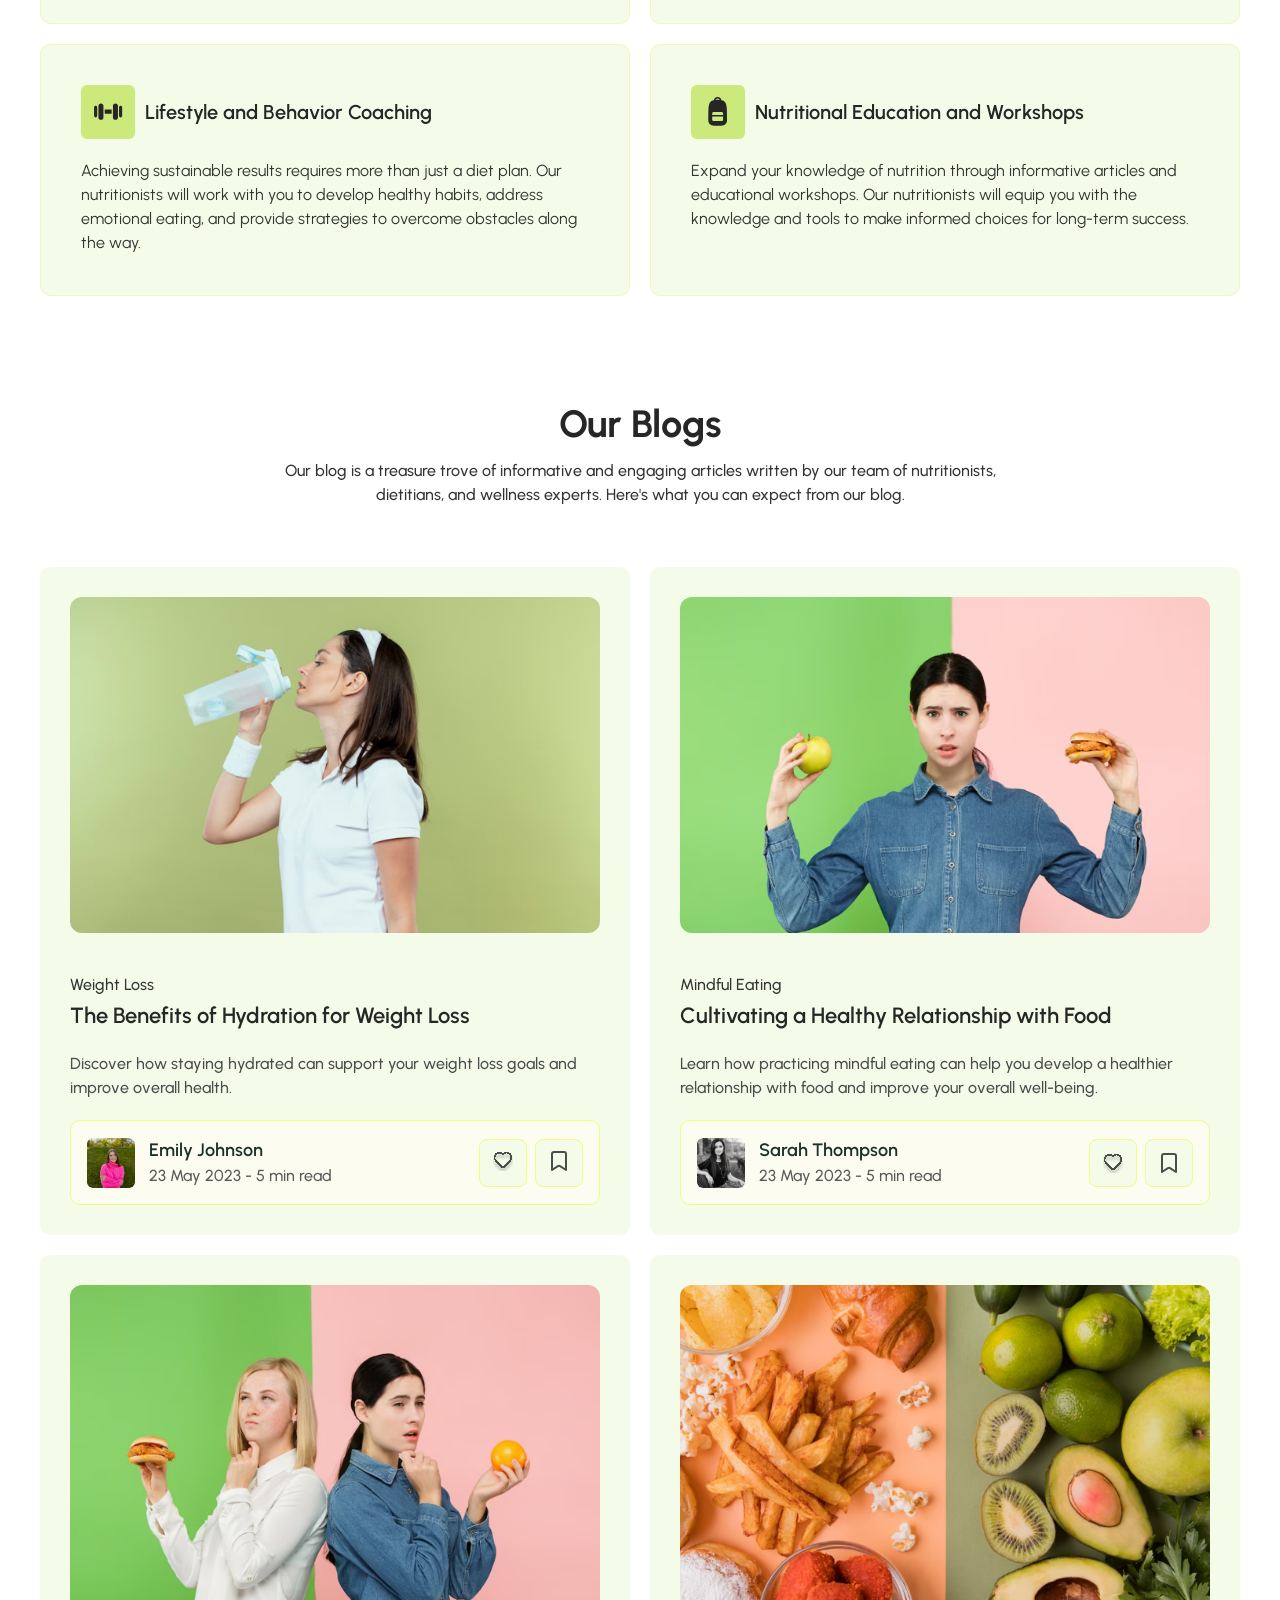
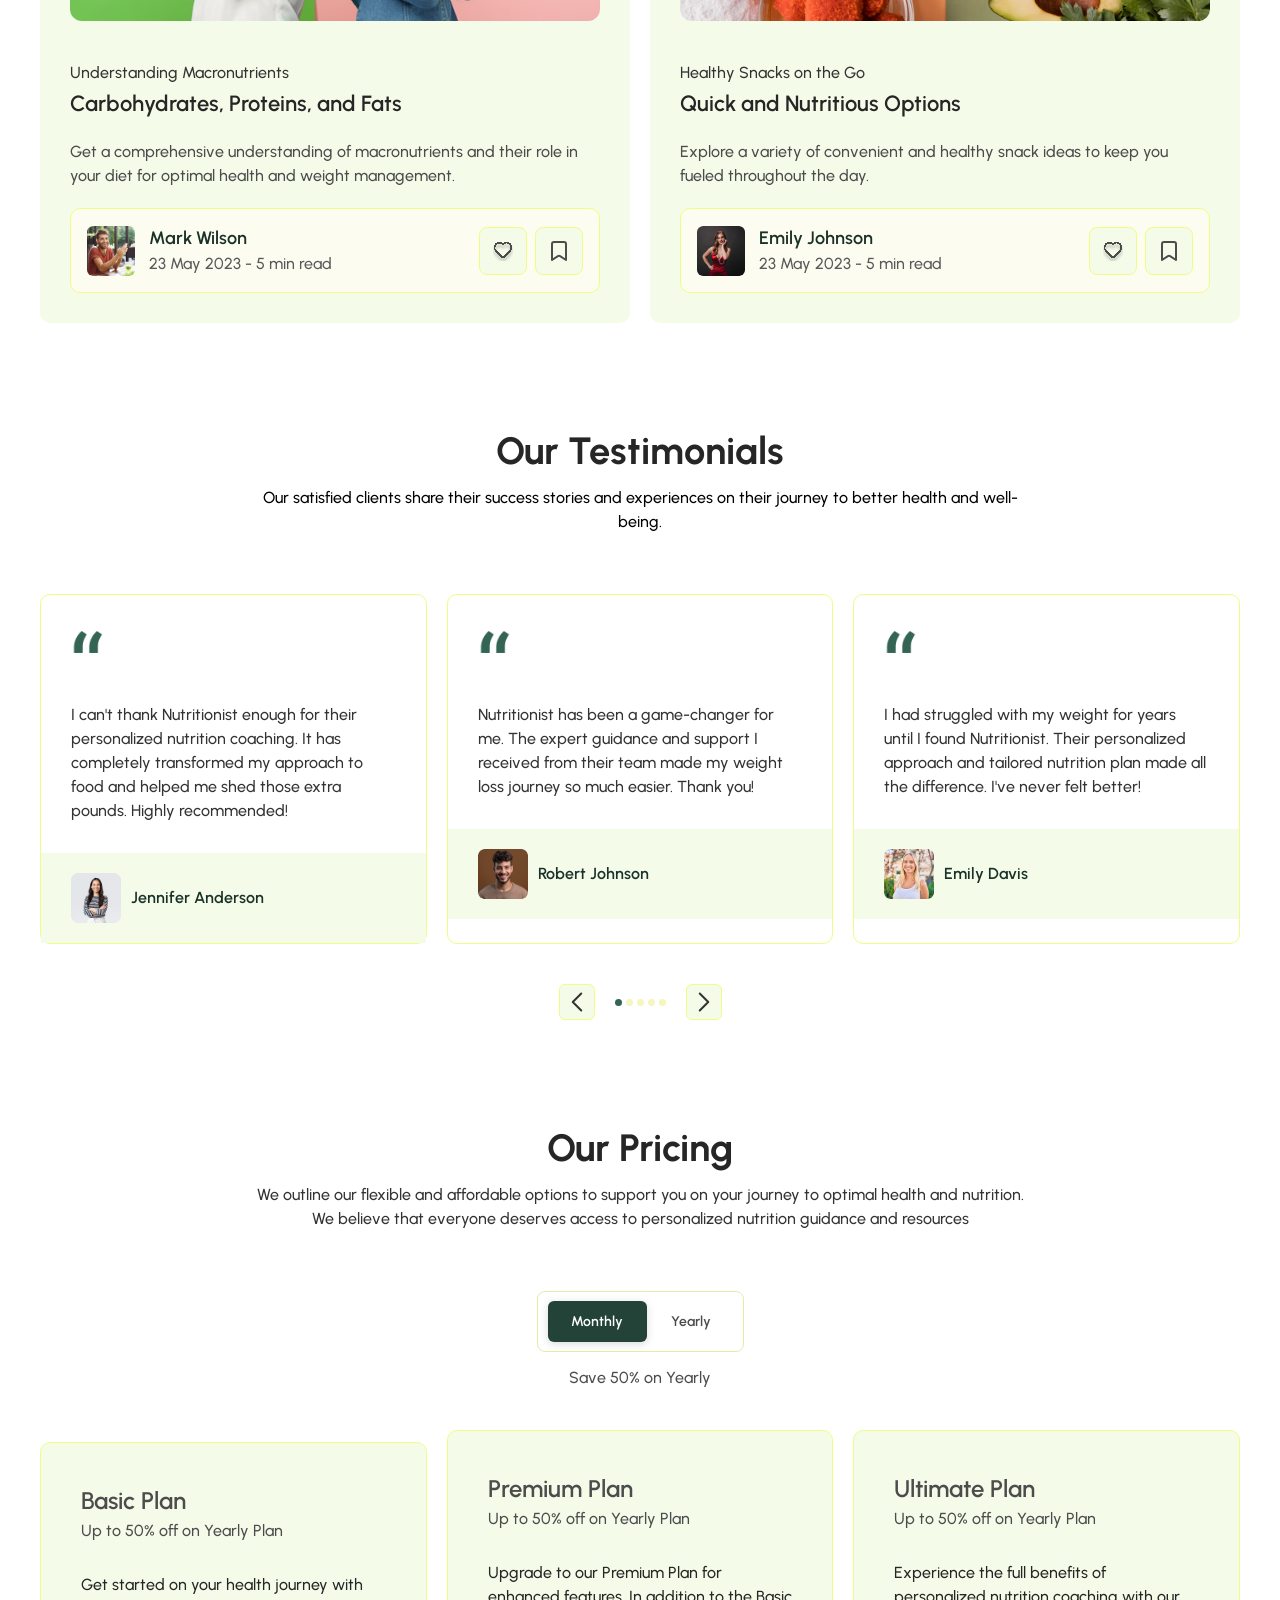
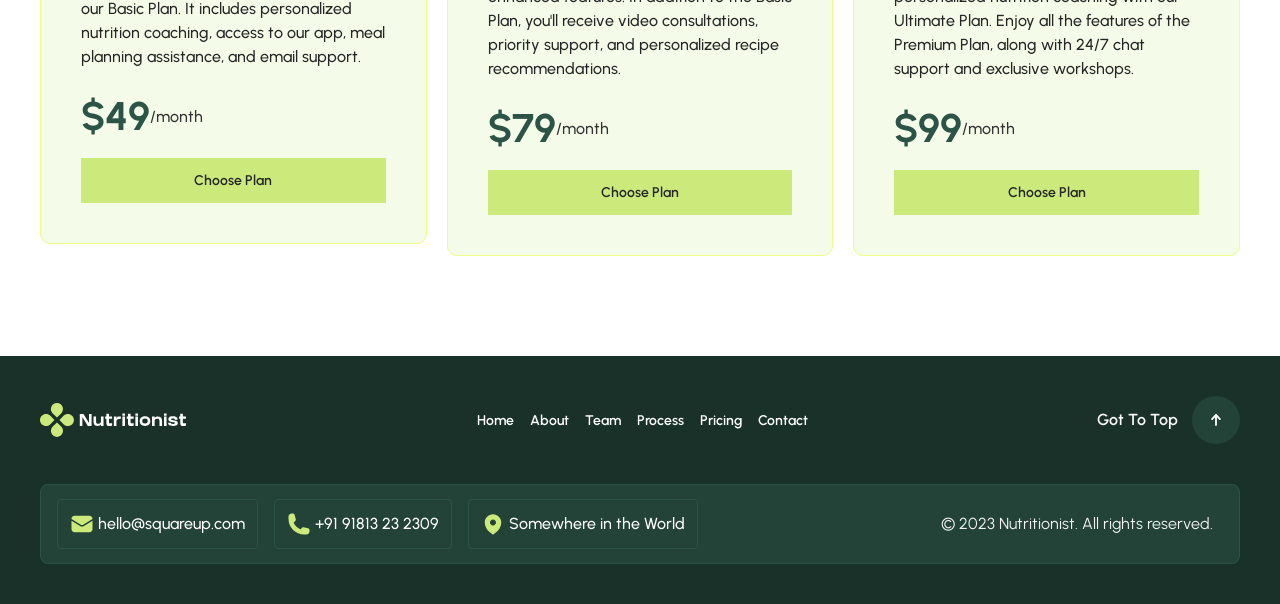
==== commit 37cfed95: "Merge branch 'main' into feature-Pricing-Page" ====
--- a/index.html
+++ b/index.html
@@ -6,7 +6,7 @@
     <meta name="viewport" content="width=device-width, initial-scale=1.0">
     <title>Home Page</title>
 
-    <link rel="stylesheet" href="./home/assets/css/style.css">
+    <link rel="stylesheet" href="./assets/css/style.css">
     <link rel="preconnect" href="https://fonts.googleapis.com">
     <link rel="preconnect" href="https://fonts.gstatic.com" crossorigin>
     <link href="https://fonts.googleapis.com/css2?family=Urbanist:ital,wght@0,100..900;1,100..900&display=swap"
@@ -20,15 +20,16 @@
         <div class="container">
             <input type="checkbox" name="menu-toggle" id="menu-toggle" hidden>
             <div class="top-header">
-                <img src="./home/assets/icons/ball.svg" alt="ball" class="ball">
+                <img src="./assets/icons/ball.svg" alt="ball" class="ball">
                 <p class="top-header__desc">Join Our Personalized Nutrition Demo For Free</p>
-                <a href="#!"><img src="./home/assets/icons/arrow-right.svg" alt="arrow-right" class="arrow-right"></a>
-                <img src="./home/assets/img/header-decor.png" alt="decor" class="top-header__decor-1 ">
-                <img src="./home/assets/img/header-decor.png" alt="decor" class="top-header__decor-2 ">
+                <a href="#!"><img src="./assets/icons/arrow-right.svg" alt="arrow-right" class="arrow-right"></a>
+                <img src="./assets/img/header-decor.png" alt="decor" class="top-header__decor-1 ">
+                <img src="./assets/img/header-decor.png" alt="decor" class="top-header__decor-2 ">
             </div>
             <div class="navbar">
                 <div class="logo">
-                    <a href="#"><img src="./home/assets/img/Logo.svg" alt="nutritionist" class="logo__brand"></a>
+                    <a href="#"><img src="./assets/img/Logo.svg" alt="nutritionist" class="brand"
+                            class="logo__brand"></a>
                 </div>
                 <div class="navbar__wrap">
                     <nav class="navbar__wrap-nav">
@@ -48,7 +49,7 @@
                 </div>
                 <label for="menu-toggle" class="header__overlay"></label>
                 <label for="menu-toggle" class="header__hamburger">
-                    <img src="./home/assets/icons/hamburger-icon.svg" alt="hamburger" class="header__hamburger-icon">
+                    <img src="./assets/icons/hamburger-icon.svg" alt="hamburger" class="header__hamburger-icon">
                 </label>
             </div>
         </div>
@@ -60,7 +61,7 @@
             <div class="container">
                 <div class="hero-inner">
 
-                    <img src="./home/assets/img/hero-img.png" alt="girl" class="hero__img">
+                    <img src="./assets/img/hero-img.png" alt="girl" class="hero__img">
 
                     <div class="hero__content">
                         <p class="hero__header">Transform Your ❤️ Health with</p>
@@ -79,9 +80,9 @@
 
                         <div class="hero__footer">
                             <div class="hero__footer-customers">
-                                <img src="./home/assets/img/customer-1.png" alt="customer1" class="hero__footer-img">
-                                <img src="./home/assets/img/customer-2.png" alt="customer2" class="hero__footer-img">
-                                <img src="./home/assets/img/customer-3.png" alt="customer3" class="hero__footer-img">
+                                <img src="./assets/img/customer-1.png" alt="customer1" class="hero__footer-img">
+                                <img src="./assets/img/customer-2.png" alt="customer2" class="hero__footer-img">
+                                <img src="./assets/img/customer-3.png" alt="customer3" class="hero__footer-img">
                             </div>
                             <p class="hero__footer-desc"><span class="hero__footer-highlight">430+ </span>Happy
                                 Customers
@@ -107,7 +108,7 @@
                     <div class="feature__card">
                         <div class="feature__card-header">
                             <div class="feature__card-logo">
-                                <img src="./home/assets/img/feature-1.svg" alt="flower" class="feature__icon">
+                                <img src="./assets/img/feature-1.svg" alt="flower" class="feature__icon">
                             </div>
                             <h3 class="feature__card-title">Personalized Nutrition Plans</h3>
                         </div>
@@ -121,7 +122,7 @@
                     <div class="feature__card">
                         <div class="feature__card-header">
                             <div class="feature__card-logo">
-                                <img src="./home/assets/img/feature-2.svg" alt="education" class="feature__icon">
+                                <img src="./assets/img/feature-2.svg" alt="education" class="feature__icon">
                             </div>
                             <h3 class="feature__card-title">Guidance from Certified Nutritionists</h3>
                         </div>
@@ -134,7 +135,7 @@
                     <div class="feature__card">
                         <div class="feature__card-header">
                             <div class="feature__card-logo">
-                                <img src="./home/assets/img/feature-3.svg" alt="Food" class="feature__icon">
+                                <img src="./assets/img/feature-3.svg" alt="Food" class="feature__icon">
                             </div>
                             <h3 class="feature__card-title">Food Tracking and Analysis</h3>
                         </div>
@@ -146,7 +147,7 @@
                     <div class="feature__card">
                         <div class="feature__card-header">
                             <div class="feature__card-logo">
-                                <img src="./home/assets/img/feature-4.svg" alt="Meal" class="feature__icon">
+                                <img src="./assets/img/feature-4.svg" alt="Meal" class="feature__icon">
                             </div>
                             <h3 class="feature__card-title">Meal Planning and Recipes</h3>
                         </div>
@@ -159,7 +160,7 @@
                     <div class="feature__card">
                         <div class="feature__card-header">
                             <div class="feature__card-logo">
-                                <img src="./home/assets/img/feature-5.svg" alt="Lifestyle" class="feature__icon">
+                                <img src="./assets/img/feature-5.svg" alt="Lifestyle" class="feature__icon">
                             </div>
                             <h3 class="feature__card-title">Lifestyle and Behavior Coaching</h3>
                         </div>
@@ -172,7 +173,7 @@
                     <div class="feature__card">
                         <div class="feature__card-header">
                             <div class="feature__card-logo">
-                                <img src="./home/assets/img/feature-6.svg" alt="Education" class="feature__icon">
+                                <img src="./assets/img/feature-6.svg" alt="Education" class="feature__icon">
                             </div>
                             <h3 class="feature__card-title">Nutritional Education and Workshops</h3>
                         </div>
@@ -199,7 +200,7 @@
                     <!-- card 1 -->
                     <div class="blog__card">
                         <div class="blog__card-image">
-                            <img src="./home/assets/img/blog-img-1.png" alt="The Benefits of Hydration for Weight Loss"
+                            <img src="./assets/img/blog-img-1.png" alt="The Benefits of Hydration for Weight Loss"
                                 class="blog__card-img">
                         </div>
                         <div class="blog__card-content">
@@ -209,7 +210,7 @@
                                 and improve overall health.</p>
                             <div class="blog__footer">
                                 <div class="blog__footer-image">
-                                    <img src="./home/assets/img/blog-footer-img-1.png" alt="Emily Johnson"
+                                    <img src="./assets/img/blog-footer-img-1.png" alt="Emily Johnson"
                                         class="blog__footer-img">
                                 </div>
                                 <div class="blog__footer-body">
@@ -221,18 +222,17 @@
                                     <div class="blog__footer-cta">
                                         <input type="checkbox" name="like-toggle" id="like-toggle" hidden>
                                         <label for="like-toggle">
-                                            <img src="./home/assets/icons/like.svg" alt="Like"
+                                            <img src="./assets/icons/like.svg" alt="Like" class="blog__footer-icon">
+                                        </label>
+                                        <label for="like-toggle"><img src="./assets/icons/heart-ed.svg" alt="Like"
+                                                class="blog__footer-icon--active"></label>
+                                    </div>
+                                    <div class="blog__footer-cta">
+                                        <input type="checkbox" name="save-toggle" id="save-toggle" hidden>
+                                        <label for="save-toggle"><img src="./assets/icons/save.svg" alt="save"
                                                 class="blog__footer-icon">
                                         </label>
-                                        <label for="like-toggle"><img src="./home/assets/icons/heart-ed.svg" alt="Like"
-                                                class="blog__footer-icon--active"></label>
-                                    </div>
-                                    <div class="blog__footer-cta">
-                                        <input type="checkbox" name="save-toggle" id="save-toggle" hidden>
-                                        <label for="save-toggle"><img src="./home/assets/icons/save.svg" alt="save"
-                                                class="blog__footer-icon">
-                                        </label>
-                                        <label for="save-toggle"><img src="./home/assets/icons/saved.svg" alt="save"
+                                        <label for="save-toggle"><img src="./assets/icons/saved.svg" alt="save"
                                                 class="blog__footer-icon--saved">
                                         </label>
                                     </div>
@@ -244,8 +244,8 @@
                     <!-- card 2 -->
                     <div class="blog__card">
                         <div class="blog__card-image">
-                            <img src="./home/assets/img/blog-img-2.png"
-                                alt="Cultivating a Healthy Relationship with Food" class="blog__card-img">
+                            <img src="./assets/img/blog-img-2.png" alt="Cultivating a Healthy Relationship with Food"
+                                class="blog__card-img">
                         </div>
                         <div class="blog__card-content">
                             <p class="blog__card-sub">Mindful Eating</p>
@@ -254,7 +254,7 @@
                                 healthier relationship with food and improve your overall well-being.</p>
                             <div class="blog__footer">
                                 <div class="blog__footer-image">
-                                    <img src="./home/assets/img/blog-footer-img-2.png" alt="Sarah Thompson"
+                                    <img src="./assets/img/blog-footer-img-2.png" alt="Sarah Thompson"
                                         class="blog__footer-img">
                                 </div>
                                 <div class="blog__footer-body">
@@ -264,10 +264,10 @@
 
                                 <div class="blog__footer-btn">
                                     <div class="blog__footer-cta">
-                                        <img src="./home/assets/icons/like.svg" alt="Like" class="blog__footer-icon">
-                                    </div>
-                                    <div class="blog__footer-cta">
-                                        <img src="./home/assets/icons/save.svg" alt="save" class="blog__footer-icon">
+                                        <img src="./assets/icons/like.svg" alt="Like" class="blog__footer-icon">
+                                    </div>
+                                    <div class="blog__footer-cta">
+                                        <img src="./assets/icons/save.svg" alt="save" class="blog__footer-icon">
                                     </div>
                                 </div>
                             </div>
@@ -276,7 +276,7 @@
                     <!-- card 3 -->
                     <div class="blog__card">
                         <div class="blog__card-image">
-                            <img src="./home/assets/img/blog-img-3.png" alt="Carbohydrates, Proteins, and Fats"
+                            <img src="./assets/img/blog-img-3.png" alt="Carbohydrates, Proteins, and Fats"
                                 class="blog__card-img">
                         </div>
                         <div class="blog__card-content">
@@ -286,7 +286,7 @@
                                 role in your diet for optimal health and weight management.</p>
                             <div class="blog__footer">
                                 <div class="blog__footer-image">
-                                    <img src="./home/assets/img/blog-footer-img-3.png" alt="Mark Wilson"
+                                    <img src="./assets/img/blog-footer-img-3.png" alt="Mark Wilson"
                                         class="blog__footer-img">
                                 </div>
                                 <div class="blog__footer-body">
@@ -296,10 +296,10 @@
 
                                 <div class="blog__footer-btn">
                                     <div class="blog__footer-cta">
-                                        <img src="./home/assets/icons/like.svg" alt="Like" class="blog__footer-icon">
-                                    </div>
-                                    <div class="blog__footer-cta">
-                                        <img src="./home/assets/icons/save.svg" alt="save" class="blog__footer-icon">
+                                        <img src="./assets/icons/like.svg" alt="Like" class="blog__footer-icon">
+                                    </div>
+                                    <div class="blog__footer-cta">
+                                        <img src="./assets/icons/save.svg" alt="save" class="blog__footer-icon">
                                     </div>
                                 </div>
                             </div>
@@ -308,7 +308,7 @@
                     <!-- card 4 -->
                     <div class="blog__card">
                         <div class="blog__card-image">
-                            <img src="./home/assets/img/blog-img-4.png" alt="Quick and Nutritious Options"
+                            <img src="./assets/img/blog-img-4.png" alt="Quick and Nutritious Options"
                                 class="blog__card-img">
                         </div>
                         <div class="blog__card-content">
@@ -318,7 +318,7 @@
                                 you fueled throughout the day.</p>
                             <div class="blog__footer">
                                 <div class="blog__footer-image">
-                                    <img src="./home/assets/img/blog-footer-img-4.png" alt="Emily Johnson"
+                                    <img src="./assets/img/blog-footer-img-4.png" alt="Emily Johnson"
                                         class="blog__footer-img">
                                 </div>
                                 <div class="blog__footer-body">
@@ -328,10 +328,10 @@
 
                                 <div class="blog__footer-btn">
                                     <div class="blog__footer-cta">
-                                        <img src="./home/assets/icons/like.svg" alt="Like" class="blog__footer-icon">
-                                    </div>
-                                    <div class="blog__footer-cta">
-                                        <img src="./home/assets/icons/save.svg" alt="save" class="blog__footer-icon">
+                                        <img src="./assets/icons/like.svg" alt="Like" class="blog__footer-icon">
+                                    </div>
+                                    <div class="blog__footer-cta">
+                                        <img src="./assets/icons/save.svg" alt="save" class="blog__footer-icon">
                                     </div>
                                 </div>
                             </div>
@@ -354,13 +354,13 @@
                     <!-- Card 1 -->
                     <div class="feedback__card">
                         <div class="feature__card-body">
-                            <img src="./home/assets/img/feedback-decor.png" alt="decor" class="feedback__decor">
+                            <img src="./assets/img/feedback-decor.png" alt="decor" class="feedback__decor">
                             <p class="feedback__card-desc">I can't thank Nutritionist enough for their personalized
                                 nutrition coaching. It has completely transformed my approach to food and helped me shed
                                 those extra pounds. Highly recommended!</p>
                         </div>
                         <div class="feedback__card-footer">
-                            <img src="./home/assets/img/feedback-img-1.png" alt="Jennifer Anderson"
+                            <img src="./assets/img/feedback-img-1.png" alt="Jennifer Anderson"
                                 class="feedback__author-img">
                             <p class="feedback__author-name">Jennifer Anderson</p>
                         </div>
@@ -368,13 +368,13 @@
                     <!-- Card 2 -->
                     <div class="feedback__card">
                         <div class="feature__card-body">
-                            <img src="./home/assets/img/feedback-decor.png" alt="decor" class="feedback__decor">
+                            <img src="./assets/img/feedback-decor.png" alt="decor" class="feedback__decor">
                             <p class="feedback__card-desc">Nutritionist has been a game-changer for me. The expert
                                 guidance and support I received from their team made my weight loss journey so much
                                 easier. Thank you!</p>
                         </div>
                         <div class="feedback__card-footer">
-                            <img src="./home/assets/img/feedback-img-2.png" alt="Robert Johnson"
+                            <img src="./assets/img/feedback-img-2.png" alt="Robert Johnson"
                                 class="feedback__author-img">
                             <p class="feedback__author-name">Robert Johnson</p>
                         </div>
@@ -382,14 +382,13 @@
                     <!-- Card 3 -->
                     <div class="feedback__card">
                         <div class="feature__card-body">
-                            <img src="./home/assets/img/feedback-decor.png" alt="decor" class="feedback__decor">
+                            <img src="./assets/img/feedback-decor.png" alt="decor" class="feedback__decor">
                             <p class="feedback__card-desc">I had struggled with my weight for years until I found
                                 Nutritionist. Their personalized approach and tailored nutrition plan made all the
                                 difference. I've never felt better!</p>
                         </div>
                         <div class="feedback__card-footer">
-                            <img src="./home/assets/img/feedback-img-3.png" alt="Emily Davis"
-                                class="feedback__author-img">
+                            <img src="./assets/img/feedback-img-3.png" alt="Emily Davis" class="feedback__author-img">
                             <p class="feedback__author-name">Emily Davis</p>
                         </div>
                     </div>
@@ -397,8 +396,7 @@
 
                 <div class="feedback__control">
                     <div class="feedback__btn">
-                        <img src="./home/assets/icons/feedback-arrow-left.svg" alt="previous"
-                            class="feedback__previous">
+                        <img src="./assets/icons/feedback-arrow-left.svg" alt="previous" class="feedback__previous">
                     </div>
                     <div class="feedback__dots">
                         <div class="feedback__dot feedback__dot--active"></div>
@@ -408,7 +406,7 @@
                         <div class="feedback__dot"></div>
                     </div>
                     <div class="feedback__btn">
-                        <img src="./home/assets/icons/feedback-arrow-right.svg" alt="next" class="feedback__next">
+                        <img src="./assets/icons/feedback-arrow-right.svg" alt="next" class="feedback__next">
                     </div>
                 </div>
             </div>
@@ -483,7 +481,7 @@
     <footer class="footer">
         <div class="container">
             <div class="top-footer">
-                <img src="./home/assets/img/Logo.svg" alt="nutritionist" class="logo">
+                <img src="./assets/img/Logo.svg" alt="nutritionist" class="logo">
                 <div class="footer__nav">
                     <ul class="footer__list">
                         <li class="footer__item"><a href="#!" class="footer__link">Home</a></li>
@@ -498,8 +496,7 @@
                     <p class="footer__action-desc">Got To Top</p>
                     <a href="#">
                         <div class="footer__action-btn">
-                            <img src="./home/assets/icons/arrow-small-up.svg" alt="Go to top"
-                                class="footer__action-icon">
+                            <img src="./assets/icons/arrow-small-up.svg" alt="Go to top" class="footer__action-icon">
                         </div>
                     </a>
                 </div>
@@ -508,15 +505,15 @@
             <div class="bottom-footer">
                 <div class="footer__contact">
                     <div class="footer__info">
-                        <img src="./home/assets/icons/email.svg" alt="email" class="footer__icon">
+                        <img src="./assets/icons/email.svg" alt="email" class="footer__icon">
                         <a href="mailto:hello@squareup.com" class="footer__contact-desc">hello@squareup.com</a>
                     </div>
                     <div class="footer__info">
-                        <img src="./home/assets/icons/phone.svg" alt="phone" class="footer__icon">
+                        <img src="./assets/icons/phone.svg" alt="phone" class="footer__icon">
                         <a href="tel:+9191813232309" class="footer__contact-desc">+91 91813 23 2309</a>
                     </div>
                     <div class="footer__info">
-                        <img src="./home/assets/icons/address.svg" alt="address" class="footer__icon">
+                        <img src="./assets/icons/adress.svg" alt="address" class="footer__icon">
                         <a href="#!" class="footer__contact-desc">Somewhere in the World</a>
                     </div>
                 </div>
--- a/assets/css/style.css
+++ b/assets/css/style.css
@@ -0,0 +1,2070 @@
+* {
+    padding: 0;
+    margin: 0;
+    box-sizing: border-box;
+}
+
+:root {
+    --color-absolute-white: #ffffff;
+    --color-absolute-black: #000000;
+    --color-green-70: #cbea7b;
+    --color-green-75: #d3ee91;
+    --color-green-80: #dcf1a7;
+    --color-green-85: #f5f5bd;
+    --color-green-90: #eefd83;
+    --color-green-95: #f4fce9;
+    --color-green-97: #fcfdf0;
+    --color-green-99: #fcfdf0;
+    --color-dark-green-15: #1a3129;
+    --color-dark-green-20: #234338;
+    --color-dark-green-25: #2c5446;
+    --color-dark-green-30: #346454;
+    --color-dark-green-40: #468671;
+    --color-dark-green-60: #79b9a4;
+    --color-dark-green-80: #bcdcd1;
+    --color-dark-green-90: #ddede8;
+    --color-grey-10: #191919;
+    --color-grey-15: #262626;
+    --color-grey-20: #333333;
+    --color-grey-30: #4c4c4d;
+    --color-grey-35: #59595a;
+    --color-grey-40: #656567;
+    --color-grey-60: #98989a;
+    --color-grey-90: #e6e6e6;
+    --color-grey-95: #f2f2f2;
+    --color-grey-97: #f7f7f7;
+    --color-grey-99: #fcfcfc;
+    --font-weight-regular: 400;
+    --font-weight-medium: 500;
+    --font-weight-semibold: 600;
+    --font-weight-bold: 700;
+    --font-weight-extrabold: 800;
+}
+
+html {
+    font-size: 62.5%;
+    scroll-behavior: smooth;
+}
+
+body {
+    font-size: 1.6rem;
+    font-family: "Urbanist", sans-serif;
+}
+
+ul {
+    list-style: none;
+}
+
+a {
+    text-decoration: none;
+    color: white;
+}
+
+/* Header */
+.header {
+    position: sticky;
+    top: 0;
+    z-index: 999;
+    background-color: var(--color-dark-green-15);
+    padding-top: 14px;
+}
+
+.header__line {
+    width: 100%;
+    height: 1px;
+    background-color: var(--color-dark-green-20);
+    position: absolute;
+    top: 43.11%;
+}
+
+.container {
+    max-width: calc(100% - 80px);
+    margin: 0 auto;
+}
+
+.top-header {
+    position: relative;
+    display: flex;
+    justify-content: center;
+    align-items: center;
+    background-color: var(--color-dark-green-20);
+    width: 100%;
+    padding: 8px 12px;
+    margin-bottom: 14px;
+    border: 1px solid var(--color-dark-green-25);
+    border-radius: 6px;
+}
+
+.ball {
+    width: 24px;
+    height: 24px;
+    margin-right: 6px;
+}
+
+.top-header__desc {
+    font-size: 1.8rem;
+    color: white;
+    font-weight: medium;
+    margin-right: 20px;
+}
+
+.arrow-right {
+    width: 24px;
+    height: 24px;
+}
+
+.top-header__decor-1 {
+    content: "";
+    position: absolute;
+    left: 40px;
+}
+.top-header__decor-2 {
+    content: "";
+    position: absolute;
+    right: 40px;
+}
+
+.navbar {
+    display: flex;
+    justify-content: space-between;
+    align-items: center;
+    padding: 20px 0;
+}
+
+.logo {
+    width: 195px;
+}
+
+.navbar__wrap {
+    display: flex;
+    align-items: center;
+}
+
+.navbar__list {
+    display: flex;
+    gap: 32px;
+}
+
+.navbar__link {
+    font-size: 1.8rem;
+    font-weight: 600;
+}
+
+.active {
+    color: var(--color-green-70);
+}
+
+.navbar__link:hover {
+    color: var(--color-green-70);
+}
+
+.navbar__wrap-cta {
+    display: flex;
+    justify-content: center;
+    align-items: center;
+    width: 137px;
+    height: 55px;
+    background-color: var(--color-green-75);
+    border-radius: 8px;
+    margin-left: 40px;
+    cursor: pointer;
+}
+
+.navbar__wrap-cta:hover {
+    opacity: 0.9;
+}
+
+.navbar__wrap-btn {
+    color: var(--color-absolute-black);
+    font-weight: var(--font-weight-semibold);
+    font-size: 1.8rem;
+    line-height: 1.5;
+    color: var(--color-grey-15);
+}
+
+.header__hamburger {
+    display: none;
+    z-index: 1000;
+    cursor: pointer;
+    width: 34px;
+    height: 34px;
+}
+
+.navbar__close-btn {
+    display: none;
+    position: absolute;
+    top: 1.5rem;
+    right: 1.5rem;
+    font-size: 2rem;
+    color: white;
+    cursor: pointer;
+    transition: transform 0.3s ease;
+}
+
+.header__overlay {
+    display: none;
+    opacity: 0;
+    visibility: hidden;
+    transition:
+        opacity 0.3s ease,
+        visibility 0.3s ease;
+}
+
+#menu-toggle:checked ~ .navbar .header__hamburger {
+    display: none;
+}
+
+.top-header__decor-3,
+.top-header__decor-4 {
+    display: none;
+}
+/* Hero */
+.hero {
+    margin-bottom: 150px;
+}
+
+.hero-inner {
+    display: flex;
+    align-items: center;
+    justify-content: center;
+}
+
+.hero__img {
+    width: 949px;
+    height: 832px;
+    object-fit: cover;
+    border-radius: 0 0 50px;
+    margin-left: -162px;
+    flex: 1;
+}
+
+.hero__content {
+    margin-left: 50px;
+    width: 47%;
+}
+
+.hero__header {
+    display: inline-block;
+    font-size: 2.8rem;
+    font-weight: var(--font-weight-semibold);
+    border-bottom: 3px solid var(--color-green-70);
+    margin-bottom: 14px;
+}
+
+.hero__heading {
+    font-size: 5.8rem;
+    font-weight: var(--font-weight-bold);
+    margin-bottom: 20px;
+}
+
+.hero__desc {
+    font-size: 1.8rem;
+    line-height: 1.5;
+    font-weight: var(--font-weight-medium);
+    color: var(--color-grey-20);
+    margin-bottom: 50px;
+}
+
+.hero__btn {
+    display: flex;
+    margin-bottom: 70px;
+}
+
+.hero__btn-left {
+    display: flex;
+    justify-content: center;
+    align-items: center;
+    width: 187px;
+    height: 59px;
+    background-color: var(--color-green-70);
+    border-radius: 8px;
+    margin-right: 20px;
+    font-weight: var(--font-weight-semibold);
+    font-size: 1.8rem;
+    line-height: 1.5;
+    color: var(--color-grey-15);
+}
+
+.hero__btn-right {
+    display: flex;
+    justify-content: center;
+    align-items: center;
+    width: 187px;
+    height: 59px;
+    background-color: var(--color-green-95);
+    border: 1px solid var(--color-green-85);
+    border-radius: 8px;
+    font-weight: var(--font-weight-semibold);
+    font-size: 1.8rem;
+    line-height: 1.5;
+    color: var(--color-grey-15);
+}
+
+.hero__btn-left:hover,
+.hero__btn-right:hover {
+    opacity: 0.9;
+    cursor: pointer;
+}
+
+.btn {
+    color: var(--color-grey-15);
+    font-weight: var(--font-weight-semibold);
+}
+
+.hero__footer {
+    display: flex;
+    align-items: center;
+}
+
+.hero__footer-customers {
+    display: flex;
+    padding: 8px 10px;
+    border: 1px solid var(--color-green-70);
+    border-radius: 58px;
+    margin-right: 8px;
+}
+
+.hero__footer-img {
+    width: 50px;
+    height: 50px;
+    object-fit: cover;
+}
+
+.hero__footer-img + .hero__footer-img {
+    margin-left: -20px;
+}
+
+.hero__footer-desc {
+    font-size: 2rem;
+    font-weight: var(--font-weight-semibold);
+    color: var(--color-dark-green-20);
+}
+
+.hero__footer-highlight {
+    color: var(--color-dark-green-40);
+}
+
+/* Features */
+.feature {
+    margin-bottom: 177px;
+}
+
+.feature__header {
+    text-align: center;
+    margin-bottom: 80px;
+}
+
+.feature__header-title {
+    font-size: 4.8rem;
+    color: var(--color-grey-15);
+    font-weight: var(--font-weight-bold);
+    line-height: 1.5;
+}
+
+.feature__header-desc {
+    font-size: 1.8rem;
+    color: var(--color-grey-20);
+    font-weight: var(--font-weight-medium);
+    line-height: 1.5;
+}
+
+.feature__cards {
+    display: flex;
+    flex-wrap: wrap;
+    gap: 30px;
+}
+
+.feature__card {
+    width: calc((100% - 30px) / 2);
+    padding: 40px 50px;
+    background-color: var(--color-green-95);
+    border-radius: 12px;
+    border: 1px solid var(--color-green-85);
+}
+
+.feature__card:hover {
+    box-shadow: 0 10px 30px rgba(0, 0, 0, 0.1);
+}
+
+.feature__card-header {
+    display: flex;
+    align-items: center;
+    margin-bottom: 24px;
+}
+
+.feature__card-logo {
+    display: flex;
+    justify-content: center;
+    align-items: center;
+    width: 68px;
+    height: 68px;
+    background-color: var(--color-green-70);
+    border-radius: 8px;
+    margin-right: 14px;
+}
+
+.feature__card-title {
+    font-size: 2.4rem;
+    color: var(--color-grey-15);
+    font-weight: var(--font-weight-semibold);
+    line-height: 1.5;
+}
+
+.feature__card-desc {
+    font-size: 1.8rem;
+    line-height: 1.5;
+    color: var(--color-grey-20);
+}
+
+/* Blog */
+.blog {
+    margin-bottom: 150px;
+}
+
+.blog__header {
+    text-align: center;
+    width: 996px;
+    max-width: 100%;
+    margin: 0 auto;
+    margin-bottom: 80px;
+}
+
+.blog__header-title {
+    font-size: 4.8rem;
+    font-weight: var(--font-weight-bold);
+    line-height: 1.5;
+    color: var(--color-grey-15);
+    margin-bottom: 10px;
+}
+
+.blog__header-desc {
+    font-size: 1.8rem;
+    font-weight: var(--font-weight-medium);
+    line-height: 1.5;
+    color: var(--color-grey-20);
+}
+
+.blog__cards {
+    display: flex;
+    justify-content: center;
+    gap: 30px;
+    flex-wrap: wrap;
+}
+
+.blog__card {
+    width: calc((100% - 30px) / 2);
+    background-color: var(--color-green-95);
+    padding: 40px;
+    border-radius: 12px;
+}
+
+.blog__card:hover {
+    box-shadow: 0 10px 30px rgba(0, 0, 0, 0.1);
+}
+
+.blog__card-image {
+    border-radius: 12px;
+    width: 100%;
+    height: 428px;
+    overflow: hidden;
+    margin-bottom: 40px;
+}
+
+.blog__card-img {
+    width: 100%;
+    height: 100%;
+    object-fit: cover;
+    transition: transform 0.25s ease;
+}
+
+.blog__card-img:hover {
+    transform: scale(1.1);
+}
+
+.blog__card-sub {
+    font-size: 1.8rem;
+    line-height: 1.5;
+    font-weight: var(--font-weight-medium);
+    color: var(--color-grey-20);
+    margin-bottom: 4px;
+}
+
+.blog__card-title {
+    font-size: 2.6rem;
+    font-weight: var(--font-weight-semibold);
+    line-height: 1.5;
+    color: var(--color-grey-15);
+    margin-bottom: 30px;
+}
+
+.blog__card-desc {
+    font-size: 1.8rem;
+    line-height: 1.5;
+    font-weight: var(--font-weight-medium);
+    color: var(--color-grey-30);
+    margin-bottom: 30px;
+}
+
+.blog__footer {
+    display: flex;
+    align-items: center;
+    background-color: var(--color-green-97);
+    padding: 20px;
+    border-radius: 12px;
+    border: 1px solid var(--color-green-90);
+}
+
+.blog__footer-image {
+    margin-right: 16px;
+    overflow: hidden;
+    width: 60px;
+    height: 60px;
+    border-radius: 8px;
+}
+
+.blog__footer-img {
+    width: 100%;
+    height: 100%;
+    object-fit: cover;
+}
+
+.blog__footer-body {
+    width: 441px;
+    margin-right: 20px;
+}
+
+.blog__footer-author {
+    font-size: 2rem;
+    font-weight: var(--font-weight-semibold);
+    line-height: 1.5;
+    color: var(--color-dark-green-15);
+}
+
+.blog__footer-info {
+    font-size: 1.8rem;
+    font-weight: var(--font-weight-medium);
+    line-height: 1.5;
+    color: var(--color-grey-35);
+}
+
+.blog__footer-btn {
+    display: flex;
+    gap: 10px;
+}
+
+.blog__footer-cta {
+    width: 60px;
+    height: 60px;
+    display: flex;
+    justify-content: center;
+    align-items: center;
+    border-radius: 8px;
+    background-color: var(--color-green-95);
+    border: 1px solid var(--color-green-90);
+    cursor: pointer;
+}
+
+.blog__footer-icon--active {
+    display: none;
+}
+
+#like-toggle:checked ~ label .blog__footer-icon {
+    display: none;
+}
+
+#like-toggle:checked ~ label .blog__footer-icon--active {
+    display: inline-block;
+    cursor: pointer;
+}
+
+.blog__footer-icon--saved {
+    display: none;
+}
+
+#save-toggle:checked ~ label .blog__footer-icon {
+    display: none;
+}
+
+#save-toggle:checked ~ label .blog__footer-icon--saved {
+    display: inline-block;
+    cursor: pointer;
+}
+
+/* Feedback */
+.feedback {
+    margin-bottom: 177px;
+}
+
+.feedback__header {
+    text-align: center;
+    margin-bottom: 80px;
+    max-width: 100%;
+}
+
+.feedback__title {
+    font-weight: var(--font-weight-bold);
+    font-size: 4.8rem;
+    line-height: 1.5;
+    color: var(--color-grey-15);
+    margin-bottom: 10px;
+}
+
+.feedback__desc {
+    font-weight: var(--font-weight-medium);
+    font-size: 1.8rem;
+    line-height: 1.5;
+}
+
+.feedback__cards {
+    display: flex;
+    gap: 20px;
+    margin-bottom: 50px;
+}
+
+.feedback__card {
+    width: calc((100% - 40px) / 3);
+    border: 1px solid var(--color-green-90);
+    border-radius: 12px;
+}
+
+.feedback__card:hover {
+    box-shadow: 0 10px 30px rgba(0, 0, 0, 0.1);
+}
+
+.feature__card-body {
+    padding: 40px;
+}
+
+.feedback__decor {
+    width: 40px;
+    height: 40px;
+    object-fit: cover;
+    margin-bottom: 50px;
+}
+
+.feedback__card-desc {
+    font-weight: var(--font-weight-medium);
+    font-size: 1.8rem;
+    color: var(--color-grey-20);
+    line-height: 1.5;
+}
+
+.feedback__card-footer {
+    padding: 30px 40px;
+    background-color: var(--color-green-95);
+    display: flex;
+    align-items: center;
+}
+
+.feedback__author-img {
+    width: 60px;
+    height: 60px;
+    object-fit: cover;
+    margin-right: 12px;
+    border-radius: 8px;
+}
+
+.feedback__author-name {
+    font-weight: var(--font-weight-semibold);
+    font-size: 1.8rem;
+    line-height: 1.5;
+    color: var(--color-dark-green-15);
+}
+
+.feedback__control {
+    display: flex;
+    justify-content: center;
+    align-items: center;
+    gap: 30px;
+}
+
+.feedback__btn {
+    display: flex;
+    justify-content: center;
+    align-items: center;
+    background-color: var(--color-green-95);
+    border: 1px solid var(--color-green-90);
+    border-radius: 8px;
+    cursor: pointer;
+}
+
+.feedback__btn:hover {
+    opacity: 0.9;
+}
+
+.feedback__dots {
+    display: flex;
+    align-items: center;
+    justify-content: center;
+    gap: 4px;
+}
+
+.feedback__dot {
+    width: 8px;
+    height: 8px;
+    border-radius: 50%;
+    background-color: var(--color-green-85);
+    cursor: pointer;
+}
+
+.feedback__dot--active,
+.feedback__dot:hover {
+    background-color: var(--color-dark-green-30);
+}
+
+/* Pricing */
+.pricing {
+    margin-bottom: 150px;
+}
+
+.pricing__header {
+    text-align: center;
+    width: 996px;
+    max-width: 100%;
+    margin: 0 auto;
+}
+
+.pricing__title {
+    font-weight: var(--font-weight-bold);
+    font-size: 4.8rem;
+    line-height: 1.5;
+    color: var(--color-grey-15);
+    margin-bottom: 10px;
+}
+
+.pricing__desc {
+    font-weight: var(--font-weight-medium);
+    font-size: 1.8rem;
+    line-height: 1.5;
+    color: var(--color-grey-20);
+}
+
+.pricing__body {
+    margin-top: 80px;
+}
+
+.pricing__toggle {
+    display: flex;
+    align-items: center;
+    margin: 0 auto;
+    padding: 10px;
+    width: 233px;
+    max-width: 100%;
+    height: 67px;
+    border: 1px solid var(--color-green-80);
+    border-radius: 8px;
+    margin-bottom: 14px;
+}
+
+.pricing__monthly {
+    display: flex;
+    justify-content: center;
+    align-items: center;
+    width: 114px;
+    height: 47px;
+    border-radius: 6px;
+    padding: 10px 24px;
+    color: var(--color-absolute-white);
+    background-color: var(--color-dark-green-20);
+    font-weight: var(--font-weight-semibold);
+    font-size: 1.8rem;
+    line-height: 1.5;
+    cursor: pointer;
+    transition:
+        background-color 0.25s ease-in-out,
+        color 0.25s ease-in-out,
+        box-shadow 0.25s ease-in-out;
+}
+
+.pricing__Yearly {
+    display: flex;
+    justify-content: center;
+    align-items: center;
+    width: 99px;
+    height: 47px;
+    border-radius: 6px;
+    padding: 10px 24px;
+    color: var(--color-grey-30);
+    background-color: transparent;
+    font-weight: var(--font-weight-semibold);
+    font-size: 1.8rem;
+    line-height: 1.5;
+    cursor: pointer;
+    transition:
+        background-color 0.25s ease-in-out,
+        color 0.25s ease-in-out,
+        box-shadow 0.25s ease-in-out;
+}
+
+input[value="yearly"]:checked ~ .pricing__body .pricing__monthly {
+    color: var(--color-grey-30);
+    background-color: transparent;
+}
+input[value="yearly"]:checked ~ .pricing__body .pricing__Yearly {
+    color: var(--color-absolute-white);
+    background-color: var(--color-dark-green-20);
+}
+
+input[value="monthly"]:checked ~ .pricing__body .pricing__monthly,
+input[value="yearly"]:checked ~ .pricing__body .pricing__Yearly {
+    box-shadow: 0 2px 8px rgba(0, 0, 0, 0.15);
+}
+
+.pricing__body-desc {
+    text-align: center;
+    font-weight: var(--font-weight-medium);
+    font-size: 1.8rem;
+    line-height: 1.5;
+    color: var(--color-grey-30);
+    margin-bottom: 50px;
+}
+
+.pricing__cards {
+    display: flex;
+    align-items: center;
+    gap: 30px;
+}
+
+.pricing__card {
+    width: calc((100% - 60px) / 3);
+    padding: 50px;
+    background-color: var(--color-green-95);
+    border: 1px solid var(--color-green-90);
+    border-radius: 12px;
+}
+
+.pricing__card:hover {
+    box-shadow: 0 10px 30px rgba(0, 0, 0, 0.1);
+}
+
+.pricing__card-title {
+    font-weight: var(--font-weight-semibold);
+    font-size: 3rem;
+    line-height: 1.5;
+    color: var(--color-grey-30);
+    margin-bottom: 2px;
+}
+
+.pricing__card-sub {
+    font-weight: var(--font-weight-medium);
+    font-size: 1.8rem;
+    line-height: 1.5;
+    color: var(--color-grey-30);
+    margin-bottom: 40px;
+}
+
+.pricing__card-desc {
+    font-weight: var(--font-weight-medium);
+    font-size: 1.8rem;
+    line-height: 1.5;
+    color: var(--color-grey-15);
+    margin-bottom: 40px;
+}
+
+.pricing__card-price {
+    display: flex;
+    align-items: center;
+    font-weight: var(--font-weight-medium);
+    font-size: 1.8rem;
+    line-height: 1.5;
+    color: var(--color-grey-20);
+    margin-bottom: 33px;
+}
+
+.pricing__card-price--big {
+    font-weight: bold;
+    font-size: 5rem;
+    line-height: 0.875;
+    color: var(--color-dark-green-25);
+}
+
+.pricing__card-btn {
+    display: flex;
+    justify-content: center;
+    align-items: center;
+    width: 100%;
+    height: 58px;
+    background-color: var(--color-green-70);
+    color: var(--color-grey-15);
+    font-weight: var(--font-weight-semibold);
+    font-size: 1.8rem;
+}
+
+.pricing__card-btn:hover {
+    opacity: 0.9;
+}
+
+#billing-monthly:checked ~ .pricing__body .pricing__card-price--year {
+    display: none;
+}
+
+#billing-yearly:checked ~ .pricing__body .pricing__card-price--month {
+    display: none;
+}
+
+/* Footer */
+.footer {
+    background-color: var(--color-dark-green-15);
+    padding: 50px 0;
+}
+
+.top-footer {
+    display: flex;
+    align-items: center;
+    justify-content: space-between;
+    margin-bottom: 50px;
+}
+
+.footer__list {
+    display: flex;
+    gap: 26px;
+}
+
+.footer__link {
+    font-weight: var(--font-weight-semibold);
+    font-size: 1.8rem;
+    line-height: 1.5;
+    color: var(--color-absolute-white);
+}
+
+.footer__link:hover {
+    color: var(--color-green-70);
+}
+
+.footer__action {
+    display: flex;
+    align-items: center;
+    gap: 20px;
+}
+
+.footer__action-desc {
+    font-weight: var(--font-weight-semibold);
+    font-size: 1.8rem;
+    line-height: 1.5;
+    color: var(--color-absolute-white);
+}
+
+.footer__action-btn {
+    display: flex;
+    justify-content: center;
+    align-items: center;
+    background-color: var(--color-dark-green-20);
+    border-radius: 50%;
+    width: 62px;
+    height: 62px;
+}
+
+.bottom-footer {
+    display: flex;
+    align-items: center;
+    justify-content: space-between;
+    padding: 16px 30px 20px;
+    background-color: var(--color-dark-green-20);
+    border: 1px solid var(--color-dark-green-25);
+    border-radius: 8px;
+}
+
+.footer__contact {
+    display: flex;
+    align-items: center;
+    gap: 20px;
+}
+
+.footer__info {
+    display: flex;
+    align-items: center;
+    padding: 14px;
+    border: 1px solid var(--color-dark-green-25);
+    border-radius: 6px;
+    gap: 6px;
+}
+
+.footer__contact-desc {
+    font-weight: var(--font-weight-medium);
+    font-size: 1.8rem;
+    line-height: 1.5;
+    color: var(--color-absolute-white);
+}
+
+.footer__copyright {
+    font-weight: var(--font-weight-regular);
+    font-size: 1.8rem;
+    line-height: 1.5;
+    color: var(--color-grey-95);
+}
+
+@media screen and (max-width: 1440px) {
+    .container {
+        max-width: calc(100% - 80px);
+    }
+
+    .top-header__desc {
+        font-size: 1.6rem;
+        margin-right: 14px;
+    }
+
+    .arrow-right {
+        width: 20px;
+        height: 20px;
+    }
+
+    .top-header__decor-2 {
+        content: "";
+        position: absolute;
+        right: 65px;
+    }
+
+    .navbar {
+        display: flex;
+        justify-content: space-between;
+        align-items: center;
+        padding: 16px 0;
+    }
+
+    .logo {
+        width: 147px;
+    }
+
+    .navbar__list {
+        gap: 20px;
+    }
+
+    .navbar__link {
+        font-size: 1.4rem;
+        font-weight: 600;
+    }
+
+    .navbar__wrap-cta {
+        width: 101px;
+        height: 45px;
+        margin-left: 30px;
+    }
+
+    .navbar__wrap-btn {
+        font-size: 1.4rem;
+    }
+    .ball {
+        width: 20px;
+        height: 20px;
+        margin-right: 6px;
+    }
+
+    .logo,
+    .logo__brand {
+        width: 147px;
+        height: 34px;
+    }
+
+    /* Hero */
+    .hero {
+        margin-bottom: 100px;
+    }
+
+    .hero__img {
+        width: 59%;
+        height: 712px;
+        object-fit: cover;
+        border-radius: 0 0 50px;
+        margin-left: -80px;
+    }
+
+    .hero__content {
+        margin-left: 40px;
+        width: 100%;
+    }
+
+    .hero__header {
+        font-size: 2.2rem;
+        margin-bottom: 10px;
+    }
+
+    .hero__heading {
+        font-size: 4.8rem;
+        margin-bottom: 16px;
+    }
+
+    .hero__desc {
+        font-size: 1.6rem;
+        margin-bottom: 40px;
+    }
+
+    .hero__btn {
+        display: flex;
+        margin-bottom: 50px;
+    }
+
+    .hero__btn-left {
+        width: 147px;
+        height: 49px;
+        border-radius: 6px;
+        margin-right: 14px;
+        font-size: 1.4rem;
+    }
+
+    .hero__btn-right {
+        display: flex;
+        justify-content: center;
+        align-items: center;
+        width: 123px;
+        height: 49px;
+        border-radius: 6px;
+        font-size: 1.4rem;
+    }
+    .hero__footer-customers {
+        padding: 8px 6px;
+        border-radius: 58px;
+        margin-right: 6px;
+    }
+
+    .hero__footer-img {
+        width: 40px;
+        height: 40px;
+    }
+
+    .hero__footer-img + .hero__footer-img {
+        margin-left: -16px;
+    }
+
+    .hero__footer-desc {
+        font-size: 1.8rem;
+    }
+
+    /* Features */
+    .feature {
+        margin-bottom: 100px;
+    }
+
+    .feature__header {
+        margin-bottom: 60px;
+    }
+
+    .feature__header-title {
+        font-size: 3.8rem;
+    }
+
+    .feature__header-desc {
+        font-size: 1.6rem;
+    }
+
+    .feature__cards {
+        gap: 20px;
+    }
+
+    .feature__card {
+        width: calc((100% - 20px) / 2);
+        padding: 40px;
+        border-radius: 10px;
+    }
+
+    .feature__card-header {
+        margin-bottom: 20px;
+    }
+
+    .feature__card-logo {
+        display: flex;
+        justify-content: center;
+        align-items: center;
+        width: 54px;
+        height: 54px;
+        border-radius: 6px;
+        margin-right: 10px;
+    }
+
+    .feature__icon {
+        width: 30px;
+        height: 30px;
+    }
+
+    .feature__card-title {
+        font-size: 2rem;
+    }
+
+    .feature__card-desc {
+        font-size: 1.6rem;
+    }
+
+    /* Blog */
+    .blog {
+        margin-bottom: 100px;
+    }
+
+    .blog__header {
+        width: 780px;
+        margin-bottom: 60px;
+    }
+
+    .blog__header-title {
+        font-size: 3.8rem;
+        margin-bottom: 6px;
+    }
+
+    .blog__header-desc {
+        font-size: 1.6rem;
+    }
+
+    .blog__cards {
+        gap: 20px;
+    }
+
+    .blog__card {
+        width: calc((100% - 20px) / 2);
+        padding: 30px;
+        border-radius: 10px;
+    }
+
+    .blog__card-image {
+        border-radius: 12px;
+        width: 100%;
+        height: 336px;
+        margin-bottom: 40px;
+    }
+
+    .blog__card-sub {
+        font-size: 1.6rem;
+        margin-bottom: 2px;
+    }
+
+    .blog__card-title {
+        font-size: 2.2rem;
+        margin-bottom: 20px;
+    }
+
+    .blog__card-desc {
+        font-size: 1.6rem;
+        margin-bottom: 20px;
+    }
+
+    .blog__footer {
+        padding: 16px;
+        border-radius: 10px;
+    }
+
+    .blog__footer-image {
+        margin-right: 14px;
+        overflow: hidden;
+        width: 50px;
+        height: 50px;
+        border-radius: 6px;
+    }
+
+    .blog__footer-body {
+        width: 65%;
+        margin-right: 20px;
+    }
+
+    .blog__footer-author {
+        font-size: 1.8rem;
+    }
+
+    .blog__footer-info {
+        font-size: 1.6rem;
+    }
+
+    .blog__footer-btn {
+        display: flex;
+        gap: 8px;
+    }
+
+    .blog__footer-cta {
+        width: 48px;
+        height: 48px;
+    }
+
+    .blog__footer-icon {
+        width: 20px;
+        height: 20px;
+        cursor: pointer;
+    }
+
+    /* Feedback */
+    .feedback {
+        margin-bottom: 100px;
+    }
+
+    .feedback__header {
+        text-align: center;
+        width: 780px;
+        margin: 0 auto 60px;
+    }
+
+    .feedback__title {
+        font-size: 3.8rem;
+        margin-bottom: 6px;
+    }
+
+    .feedback__desc {
+        font-size: 1.6rem;
+    }
+
+    .feedback__cards {
+        gap: 20px;
+        margin-bottom: 40px;
+    }
+
+    .feedback__card {
+        width: calc((100% - 40px) / 3);
+        border-radius: 10px;
+    }
+
+    .feature__card-body {
+        padding: 30px;
+    }
+
+    .feedback__decor {
+        width: 34px;
+        height: 34px;
+        margin-bottom: 40px;
+    }
+
+    .feedback__card-desc {
+        font-size: 1.6rem;
+    }
+
+    .feedback__card-footer {
+        padding: 20px 30px;
+    }
+
+    .feedback__author-img {
+        width: 50px;
+        height: 50px;
+        margin-right: 10px;
+        border-radius: 6px;
+    }
+
+    .feedback__author-name {
+        font-size: 1.6rem;
+    }
+
+    .feedback__control {
+        gap: 20px;
+    }
+
+    .feedback__btn {
+        border-radius: 6px;
+    }
+    .feedback__dot {
+        width: 7px;
+        height: 7px;
+    }
+
+    .pricing {
+        margin-bottom: 100px;
+    }
+
+    .pricing__header {
+        width: 780px;
+        max-width: 100%;
+    }
+
+    .pricing__title {
+        font-size: 3.8rem;
+        margin-bottom: 6px;
+    }
+
+    .pricing__desc {
+        font-size: 1.6rem;
+    }
+
+    .pricing__body {
+        margin-top: 60px;
+    }
+
+    .pricing__toggle {
+        width: 207px;
+        height: 61px;
+        border-radius: 8px;
+        margin-bottom: 14px;
+    }
+
+    .pricing__monthly {
+        width: 99px;
+        height: 41px;
+        border-radius: 6px;
+        font-size: 1.4rem;
+    }
+
+    .pricing__Yearly {
+        width: 88px;
+        height: 41px;
+        border-radius: 6px;
+        font-size: 1.4rem;
+    }
+
+    .pricing__body-desc {
+        font-size: 1.6rem;
+        margin-bottom: 40px;
+    }
+
+    .pricing__cards {
+        gap: 20px;
+    }
+
+    .pricing__card {
+        width: calc((100% - 40px) / 3);
+        padding: 40px;
+        border-radius: 10px;
+    }
+
+    .pricing__card-title {
+        font-size: 2.4rem;
+        margin-bottom: 0;
+    }
+
+    .pricing__card-sub {
+        font-size: 1.6rem;
+        margin-bottom: 30px;
+    }
+
+    .pricing__card-desc {
+        font-size: 1.6rem;
+        margin-bottom: 30px;
+    }
+
+    .pricing__card-price {
+        font-size: 1.6rem;
+        margin-bottom: 24px;
+    }
+
+    .pricing__card-price--big {
+        font-size: 4rem;
+    }
+
+    .pricing__card-btn {
+        height: 45px;
+        font-size: 1.4rem;
+    }
+
+    /* Footer */
+    .footer {
+        padding: 40px 0;
+    }
+
+    .top-footer {
+        margin-bottom: 40px;
+    }
+
+    .footer__list {
+        gap: 16px;
+    }
+
+    .footer__link {
+        font-size: 1.4rem;
+    }
+
+    .footer__action {
+        gap: 14px;
+    }
+
+    .footer__action-desc {
+        font-size: 1.6rem;
+    }
+
+    .footer__action-btn {
+        width: 48px;
+        height: 48px;
+    }
+
+    .footer__action-icon {
+        width: 24px;
+        height: 24px;
+    }
+
+    .bottom-footer {
+        padding: 14px 26px 14px 16px;
+        border-radius: 8px;
+    }
+
+    .footer__contact {
+        gap: 16px;
+    }
+
+    .footer__info {
+        padding: 12px;
+        border-radius: 4px;
+        gap: 4px;
+    }
+
+    .footer__contact-desc {
+        font-size: 1.6rem;
+    }
+
+    .footer__copyright {
+        font-size: 1.6rem;
+    }
+}
+
+@media screen and (max-width: 767px) {
+    .header {
+        padding-top: 40px;
+    }
+
+    .header__line {
+        top: 56%;
+    }
+
+    .container {
+        max-width: calc(100% - 32px);
+    }
+
+    .top-header__decor-1 {
+        content: "";
+        position: absolute;
+        left: -101px;
+        top: 6px;
+        display: none;
+    }
+    .top-header__decor-2 {
+        content: "";
+        position: absolute;
+        top: 23px;
+        right: 56px;
+        display: none;
+    }
+
+    .header__hamburger {
+        display: block;
+    }
+
+    .navbar {
+        padding: 20px 0;
+    }
+
+    .navbar__wrap {
+        position: fixed;
+        top: 0;
+        right: -500px;
+        width: 300px;
+        max-width: 100%;
+        height: 100%;
+        border-radius: 10px 0 0 10px;
+        background-color: #3a3a3a;
+        box-shadow: -2px 0 10px rgba(0, 0, 0, 0.3);
+        z-index: 1000;
+        padding: 4rem;
+        transition: right 0.3s ease;
+        display: flex;
+        flex-direction: column;
+        z-index: 1000;
+        align-items: center;
+    }
+
+    .navbar__wrap-cta {
+        width: 100%;
+    }
+
+    #menu-toggle:checked ~ .navbar .navbar__wrap {
+        right: 0;
+    }
+
+    #menu-toggle:checked ~ .navbar .navbar__list {
+        flex-direction: column;
+        gap: 20px;
+        margin: 3rem 0;
+    }
+
+    #menu-toggle:checked ~ .navbar .header__overlay {
+        display: block;
+        position: fixed;
+        top: 0;
+        left: 0;
+        width: 100%;
+        height: 100%;
+        background-color: rgba(0, 0, 0, 0.6);
+        z-index: 998;
+        cursor: pointer;
+        opacity: 1;
+        visibility: visible;
+    }
+
+    #menu-toggle:checked ~ .navbar .navbar__close-btn {
+        display: block;
+        cursor: pointer;
+    }
+
+    .logo {
+        width: 147px;
+    }
+
+    .navbar__wrap-cta {
+        margin-left: 0px;
+    }
+
+    /* Hero */
+    .hero {
+        margin-bottom: 50px;
+    }
+
+    .hero-inner {
+        display: flex;
+        /* align-items: center;
+        justify-content: center; */
+        flex-direction: column;
+    }
+
+    .hero__img {
+        position: relative;
+        width: 100vw;
+        height: 374px;
+        object-fit: cover;
+        border-radius: 0 0 30px 30px;
+        margin-left: 0;
+    }
+
+    .hero__content {
+        margin: 82px 0 0;
+        text-align: center;
+        position: relative;
+    }
+
+    .hero__header {
+        font-size: 1.8rem;
+        font-weight: var(--font-weight-semibold);
+        margin-bottom: 10px;
+    }
+
+    .hero__heading {
+        font-size: 3.8rem;
+        margin-bottom: 16px;
+    }
+
+    .hero__desc {
+        font-size: 1.4rem;
+        margin-bottom: 30px;
+    }
+
+    .hero__btn {
+        display: flex;
+        justify-content: center;
+        gap: 14px;
+    }
+
+    .hero__btn-left {
+        width: 147px;
+        height: 49px;
+        border-radius: 6px;
+        font-size: 1.4rem;
+    }
+
+    .hero__btn-right {
+        width: 123px;
+        height: 49px;
+        border-radius: 6px;
+        font-size: 1.4rem;
+    }
+
+    .hero__footer {
+        flex-direction: column;
+        position: absolute;
+        top: -110px;
+        left: 50%;
+        transform: translateX(-50%);
+        z-index: 10;
+    }
+
+    .hero__footer-customers {
+        padding: 6px 8px;
+        border-radius: 58px;
+        margin-bottom: 4px;
+        background-color: var(--color-absolute-white);
+    }
+
+    .hero__footer-img {
+        width: 40px;
+        height: 40px;
+    }
+
+    .hero__footer-img + .hero__footer-img {
+        margin-left: -17px;
+    }
+
+    .hero__footer-desc {
+        font-size: 1.6rem;
+    }
+
+    /* Features */
+    .feature {
+        margin-bottom: 50px;
+    }
+
+    .feature__header {
+        text-align: center;
+        margin-bottom: 50px;
+    }
+
+    .feature__header-title {
+        font-size: 2.8rem;
+    }
+
+    .feature__header-desc {
+        font-size: 1.4rem;
+    }
+
+    .feature__cards {
+        display: flex;
+        flex-wrap: wrap;
+        flex-direction: column;
+        gap: 20px;
+    }
+
+    .feature__card {
+        width: 100%;
+        padding: 30px;
+        border-radius: 10px;
+    }
+
+    .feature__card-header {
+        margin-bottom: 16px;
+    }
+
+    .feature__card-logo {
+        width: 48px;
+        height: 48px;
+        border-radius: 6px;
+        margin-right: 10px;
+    }
+
+    .feature__card-title {
+        font-size: 1.8rem;
+    }
+
+    .feature__card-desc {
+        font-size: 1.4rem;
+    }
+
+    /* Blog */
+    .blog {
+        margin-bottom: 50px;
+    }
+
+    .blog__header {
+        width: 100%;
+        margin: 0 auto;
+        margin-bottom: 50px;
+    }
+
+    .blog__header-title {
+        font-size: 2.8rem;
+        margin-bottom: 4px;
+    }
+
+    .blog__header-desc {
+        font-size: 1.4rem;
+    }
+
+    .blog__cards {
+        flex-direction: column;
+        gap: 20px;
+    }
+
+    .blog__card {
+        width: 100%;
+        padding: 24px;
+        border-radius: 10px;
+    }
+
+    .blog__card-image {
+        border-radius: 10px;
+        width: 100%;
+        height: 200px;
+        overflow: hidden;
+        margin-bottom: 20px;
+    }
+
+    .blog__card-sub {
+        font-size: 1.4rem;
+        margin-bottom: 0px;
+    }
+
+    .blog__card-title {
+        font-size: 2rem;
+        margin-bottom: 18px;
+    }
+
+    .blog__card-desc {
+        font-size: 1.4rem;
+        margin-bottom: 18px;
+    }
+
+    .blog__footer {
+        padding: 16px 14px 16px 16px;
+        border-radius: 10px;
+        flex-wrap: wrap;
+    }
+
+    .blog__footer-image {
+        margin-right: 10px;
+        overflow: hidden;
+        width: 40px;
+        height: 40px;
+        border-radius: 6px;
+    }
+
+    .blog__footer-body {
+        width: calc(100% - 50px);
+        margin-right: 0;
+        margin-bottom: 20px;
+    }
+
+    .blog__footer-author {
+        font-size: 1.6rem;
+    }
+
+    .blog__footer-info {
+        font-size: 1.4rem;
+    }
+
+    .blog__footer-btn {
+        gap: 8px;
+        margin-left: auto;
+    }
+
+    .blog__footer-cta {
+        width: 48px;
+        height: 48px;
+        border-radius: 6px;
+    }
+
+    /* Feedback */
+    .feedback {
+        margin-bottom: 50px;
+    }
+
+    .feedback__header {
+        text-align: center;
+        margin-bottom: 50px;
+        width: 100%;
+    }
+
+    .feedback__title {
+        font-size: 2.8rem;
+        margin-bottom: 6px;
+    }
+
+    .feedback__desc {
+        font-size: 1.4rem;
+    }
+
+    .feedback__cards {
+        display: flex;
+        overflow: hidden;
+        gap: 20px;
+        margin-bottom: 30px;
+    }
+
+    .feedback__card {
+        width: 100%;
+        flex-shrink: 0;
+        border: 1px solid var(--color-green-90);
+        border-radius: 10px;
+    }
+
+    .feature__card-body {
+        padding: 24px;
+    }
+
+    .feedback__decor {
+        width: 34px;
+        height: 34px;
+        margin-bottom: 40px;
+    }
+
+    .feedback__card-desc {
+        font-size: 1.4rem;
+    }
+
+    .feedback__card-footer {
+        padding: 18px 24px;
+    }
+
+    .feedback__author-img {
+        width: 40px;
+        height: 40px;
+        margin-right: 10px;
+        border-radius: 6px;
+    }
+
+    .feedback__author-name {
+        font-size: 1.6rem;
+    }
+
+    .feedback__control {
+        gap: 20px;
+    }
+
+    .feedback__btn {
+        border-radius: 6px;
+    }
+
+    .feedback__dot {
+        width: 7px;
+        height: 7px;
+    }
+
+    /* Pricing */
+    .pricing {
+        margin-bottom: 50px;
+    }
+
+    .pricing__header {
+        width: 100%;
+    }
+
+    .pricing__title {
+        font-size: 2.8rem;
+        margin-bottom: 4px;
+    }
+
+    .pricing__desc {
+        font-size: 1.4rem;
+    }
+
+    .pricing__body {
+        margin-top: 50px;
+    }
+
+    .pricing__toggle {
+        padding: 10px;
+        width: 207px;
+        height: 61px;
+        border-radius: 8px;
+        margin-bottom: 10px;
+    }
+
+    .pricing__monthly {
+        width: 99px;
+        height: 41px;
+        border-radius: 6px;
+        padding: 10px 24px;
+        font-size: 1.4rem;
+    }
+
+    .pricing__Yearly {
+        width: 88px;
+        height: 41px;
+        border-radius: 6px;
+        padding: 10px 24px;
+        font-size: 1.4rem;
+    }
+
+    .pricing__body-desc {
+        font-size: 1.6rem;
+        margin-bottom: 30px;
+    }
+
+    .pricing__cards {
+        flex-direction: column;
+        gap: 20px;
+    }
+
+    .pricing__card {
+        width: 100%;
+        padding: 30px;
+        border-radius: 10px;
+    }
+
+    .pricing__card-title {
+        font-size: 2.2rem;
+        margin-bottom: 0px;
+    }
+
+    .pricing__card-sub {
+        font-size: 1.4rem;
+        margin-bottom: 24px;
+    }
+
+    .pricing__card-desc {
+        font-size: 1.4rem;
+        margin-bottom: 24px;
+    }
+
+    .pricing__card-price {
+        font-size: 1.6rem;
+        margin-bottom: 24px;
+    }
+
+    .pricing__card-price--big {
+        font-weight: bold;
+        font-size: 4rem;
+        line-height: 0.875;
+    }
+
+    .pricing__card-btn {
+        height: 45px;
+        font-size: 1.4rem;
+    }
+
+    /* Footer */
+    .footer {
+        background-color: var(--color-dark-green-15);
+        padding: 30px 16px;
+    }
+
+    .top-footer {
+        position: relative;
+        display: flex;
+        flex-direction: column;
+        align-items: stretch;
+        justify-content: flex-start;
+        flex-wrap: wrap;
+        margin-bottom: 30px;
+        gap: 20px;
+    }
+
+    .footer__list {
+        display: flex;
+        flex-wrap: wrap;
+        padding-right: 66px;
+        gap: 16px;
+    }
+
+    .footer__link {
+        font-size: 1.4rem;
+    }
+
+    .footer__action {
+        position: absolute;
+        gap: 6px;
+        top: -7px;
+        right: 0;
+    }
+
+    .footer__action-desc {
+        font-size: 1.6rem;
+    }
+
+    .footer__action-btn {
+        border-radius: 50%;
+        width: 48px;
+        height: 48px;
+    }
+
+    .bottom-footer {
+        flex-direction: column;
+        padding: 20px;
+        border-radius: 8px;
+        justify-content: center;
+    }
+
+    .footer__contact {
+        width: 100%;
+        flex-direction: column;
+        gap: 16px;
+    }
+
+    .footer__info {
+        width: 100%;
+        justify-content: center;
+        padding: 12px;
+        border-radius: 4px;
+        gap: 2px;
+    }
+
+    .footer__contact-desc {
+        font-size: 1.6rem;
+    }
+
+    .footer__copyright {
+        font-size: 1.4rem;
+        margin-top: 20px;
+    }
+}
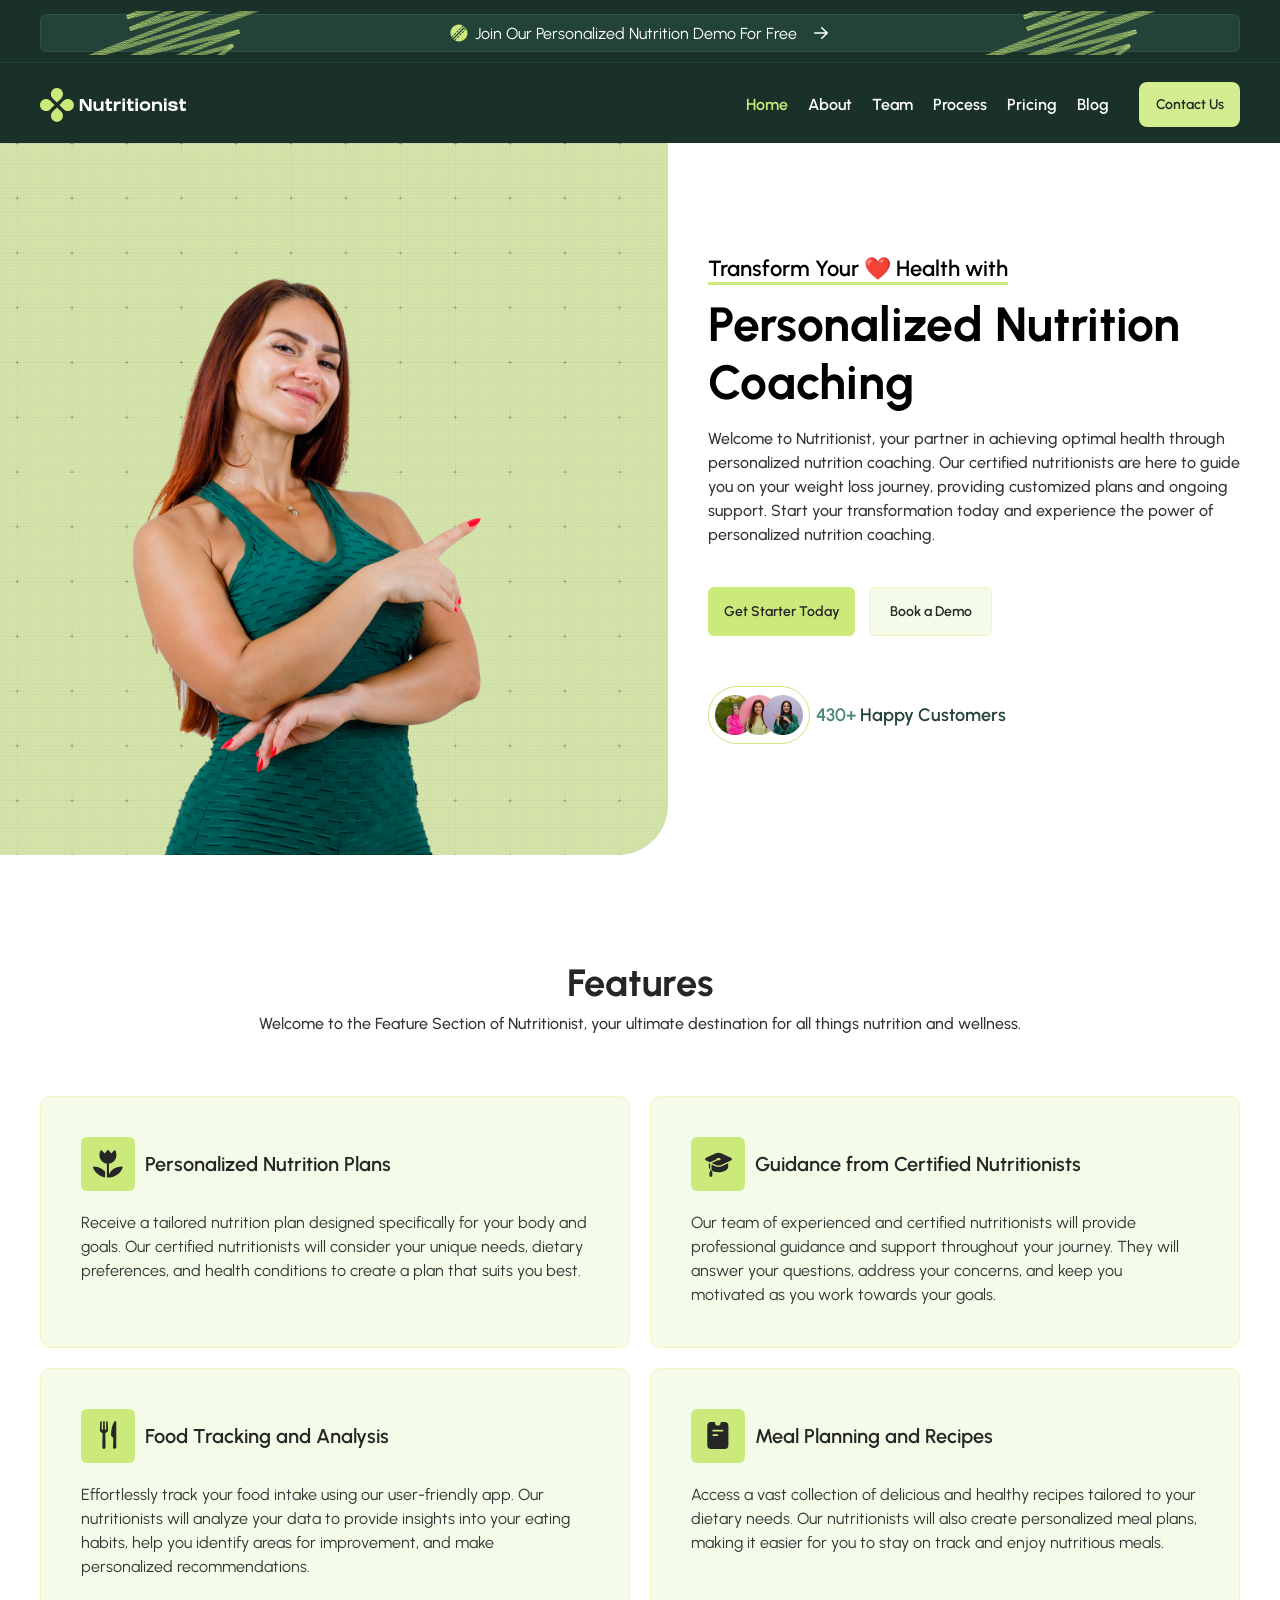
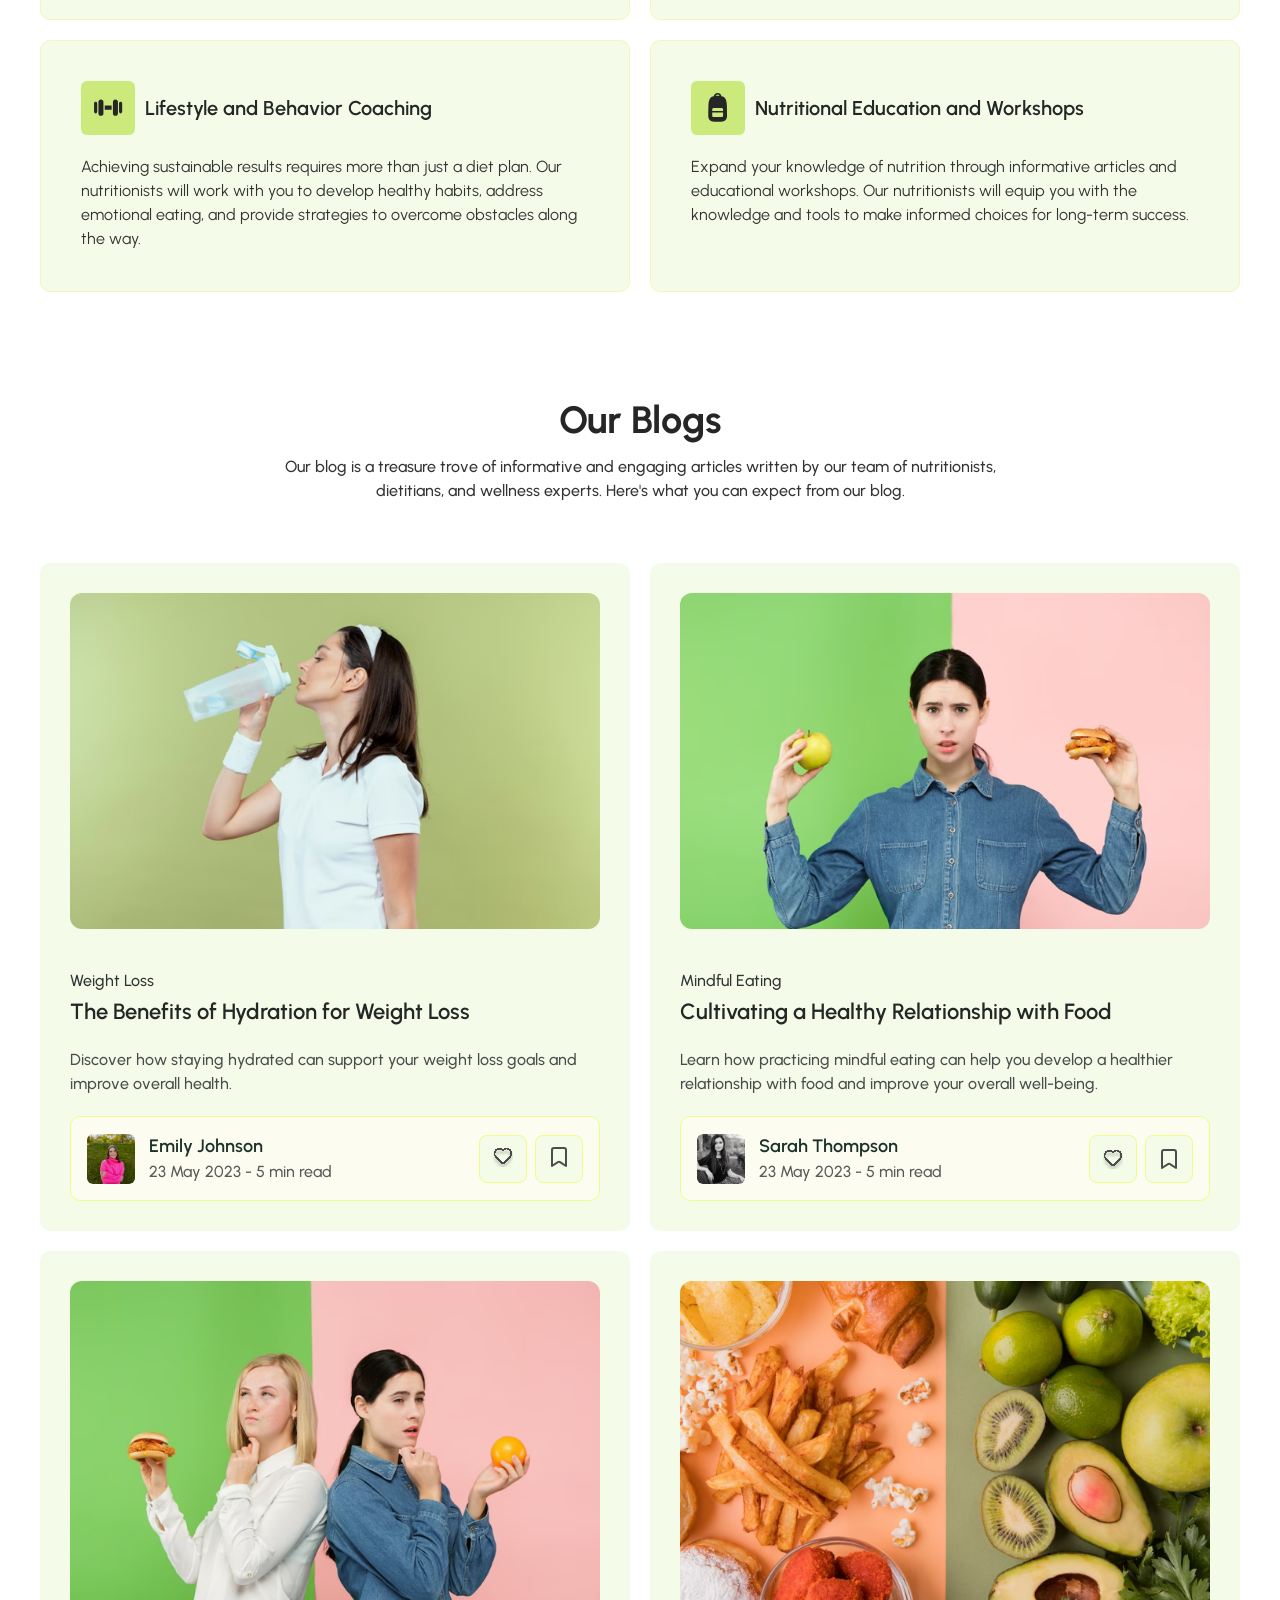
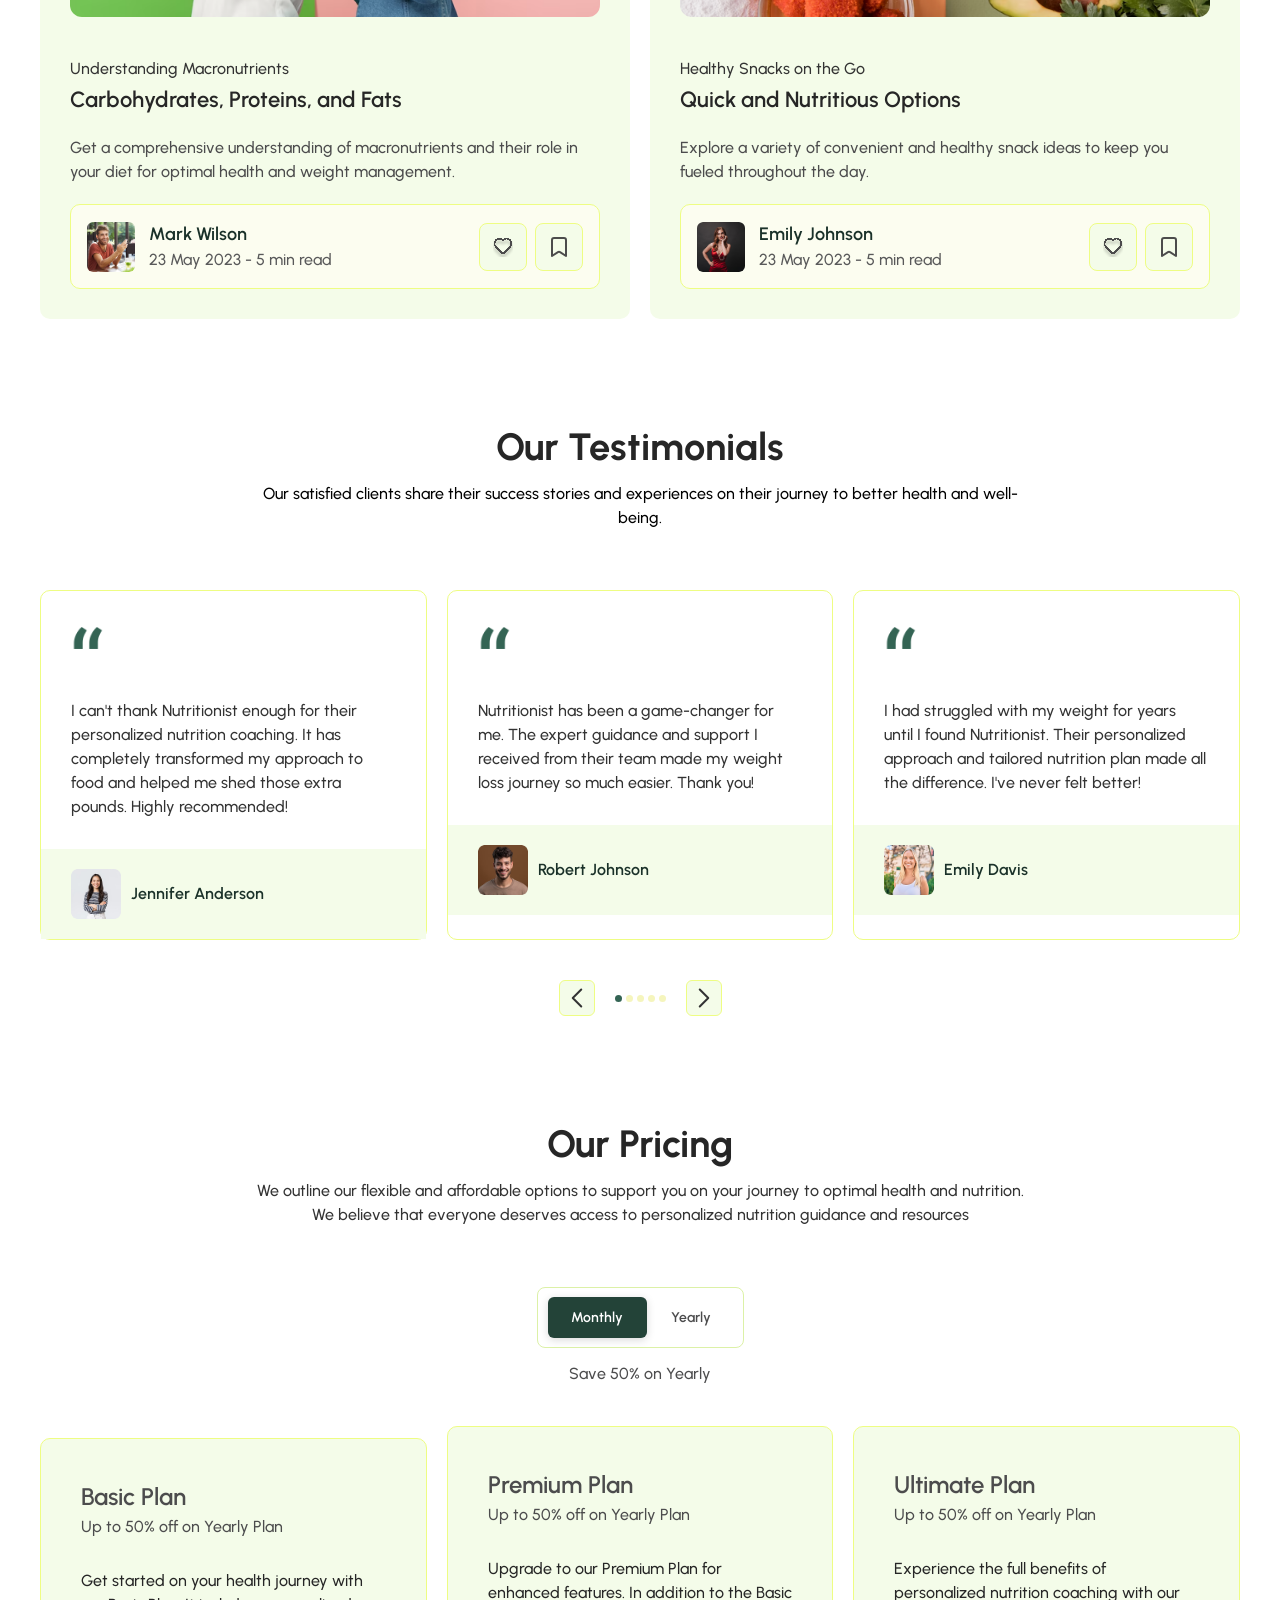
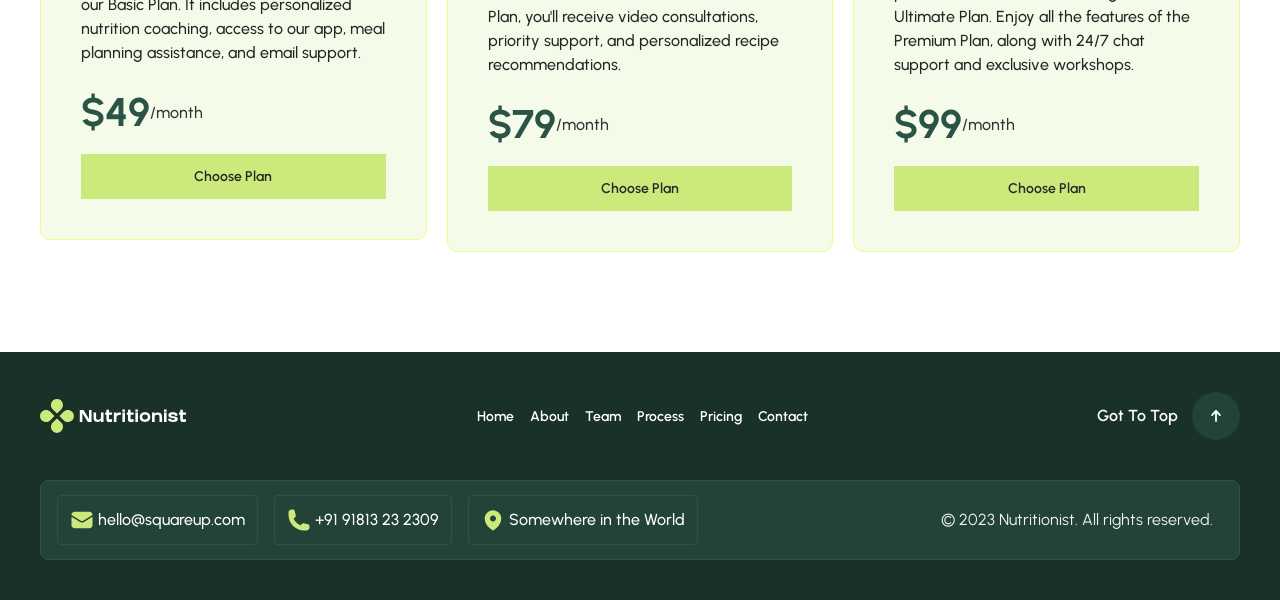
==== commit 46713f2e: "Add flexbox styling to top-header link and update logo structure for improved layout" ====
--- a/index.html
+++ b/index.html
@@ -6,7 +6,7 @@
     <meta name="viewport" content="width=device-width, initial-scale=1.0">
     <title>Home Page</title>
 
-    <link rel="stylesheet" href="./assets/css/style.css">
+    <link rel="stylesheet" href="./home/assets/css/style.css">
     <link rel="preconnect" href="https://fonts.googleapis.com">
     <link rel="preconnect" href="https://fonts.gstatic.com" crossorigin>
     <link href="https://fonts.googleapis.com/css2?family=Urbanist:ital,wght@0,100..900;1,100..900&display=swap"
@@ -20,16 +20,16 @@
         <div class="container">
             <input type="checkbox" name="menu-toggle" id="menu-toggle" hidden>
             <div class="top-header">
-                <img src="./assets/icons/ball.svg" alt="ball" class="ball">
+                <img src="./home/assets/icons/ball.svg" alt="ball" class="ball">
                 <p class="top-header__desc">Join Our Personalized Nutrition Demo For Free</p>
-                <a href="#!"><img src="./assets/icons/arrow-right.svg" alt="arrow-right" class="arrow-right"></a>
-                <img src="./assets/img/header-decor.png" alt="decor" class="top-header__decor-1 ">
-                <img src="./assets/img/header-decor.png" alt="decor" class="top-header__decor-2 ">
+                <a href="#!" class="top-header__link"><img src="./home/assets/icons/arrow-right.svg" alt="arrow-right"
+                        class="arrow-right"></a>
+                <img src="./home/assets/img/header-decor.png" alt="decor" class="top-header__decor-1 ">
+                <img src="./home/assets/img/header-decor.png" alt="decor" class="top-header__decor-2 ">
             </div>
             <div class="navbar">
                 <div class="logo">
-                    <a href="#"><img src="./assets/img/Logo.svg" alt="nutritionist" class="brand"
-                            class="logo__brand"></a>
+                    <a href="#"><img src="./home/assets/img/Logo.svg" alt="nutritionist" class="logo__brand"></a>
                 </div>
                 <div class="navbar__wrap">
                     <nav class="navbar__wrap-nav">
@@ -49,7 +49,7 @@
                 </div>
                 <label for="menu-toggle" class="header__overlay"></label>
                 <label for="menu-toggle" class="header__hamburger">
-                    <img src="./assets/icons/hamburger-icon.svg" alt="hamburger" class="header__hamburger-icon">
+                    <img src="./home/assets/icons/hamburger-icon.svg" alt="hamburger" class="header__hamburger-icon">
                 </label>
             </div>
         </div>
@@ -61,7 +61,7 @@
             <div class="container">
                 <div class="hero-inner">
 
-                    <img src="./assets/img/hero-img.png" alt="girl" class="hero__img">
+                    <img src="./home/assets/img/hero-img.png" alt="girl" class="hero__img">
 
                     <div class="hero__content">
                         <p class="hero__header">Transform Your ❤️ Health with</p>
@@ -80,9 +80,9 @@
 
                         <div class="hero__footer">
                             <div class="hero__footer-customers">
-                                <img src="./assets/img/customer-1.png" alt="customer1" class="hero__footer-img">
-                                <img src="./assets/img/customer-2.png" alt="customer2" class="hero__footer-img">
-                                <img src="./assets/img/customer-3.png" alt="customer3" class="hero__footer-img">
+                                <img src="./home/assets/img/customer-1.png" alt="customer1" class="hero__footer-img">
+                                <img src="./home/assets/img/customer-2.png" alt="customer2" class="hero__footer-img">
+                                <img src="./home/assets/img/customer-3.png" alt="customer3" class="hero__footer-img">
                             </div>
                             <p class="hero__footer-desc"><span class="hero__footer-highlight">430+ </span>Happy
                                 Customers
@@ -108,7 +108,7 @@
                     <div class="feature__card">
                         <div class="feature__card-header">
                             <div class="feature__card-logo">
-                                <img src="./assets/img/feature-1.svg" alt="flower" class="feature__icon">
+                                <img src="./home/assets/img/feature-1.svg" alt="flower" class="feature__icon">
                             </div>
                             <h3 class="feature__card-title">Personalized Nutrition Plans</h3>
                         </div>
@@ -122,7 +122,7 @@
                     <div class="feature__card">
                         <div class="feature__card-header">
                             <div class="feature__card-logo">
-                                <img src="./assets/img/feature-2.svg" alt="education" class="feature__icon">
+                                <img src="./home/assets/img/feature-2.svg" alt="education" class="feature__icon">
                             </div>
                             <h3 class="feature__card-title">Guidance from Certified Nutritionists</h3>
                         </div>
@@ -135,7 +135,7 @@
                     <div class="feature__card">
                         <div class="feature__card-header">
                             <div class="feature__card-logo">
-                                <img src="./assets/img/feature-3.svg" alt="Food" class="feature__icon">
+                                <img src="./home/assets/img/feature-3.svg" alt="Food" class="feature__icon">
                             </div>
                             <h3 class="feature__card-title">Food Tracking and Analysis</h3>
                         </div>
@@ -147,7 +147,7 @@
                     <div class="feature__card">
                         <div class="feature__card-header">
                             <div class="feature__card-logo">
-                                <img src="./assets/img/feature-4.svg" alt="Meal" class="feature__icon">
+                                <img src="./home/assets/img/feature-4.svg" alt="Meal" class="feature__icon">
                             </div>
                             <h3 class="feature__card-title">Meal Planning and Recipes</h3>
                         </div>
@@ -160,7 +160,7 @@
                     <div class="feature__card">
                         <div class="feature__card-header">
                             <div class="feature__card-logo">
-                                <img src="./assets/img/feature-5.svg" alt="Lifestyle" class="feature__icon">
+                                <img src="./home/assets/img/feature-5.svg" alt="Lifestyle" class="feature__icon">
                             </div>
                             <h3 class="feature__card-title">Lifestyle and Behavior Coaching</h3>
                         </div>
@@ -173,7 +173,7 @@
                     <div class="feature__card">
                         <div class="feature__card-header">
                             <div class="feature__card-logo">
-                                <img src="./assets/img/feature-6.svg" alt="Education" class="feature__icon">
+                                <img src="./home/assets/img/feature-6.svg" alt="Education" class="feature__icon">
                             </div>
                             <h3 class="feature__card-title">Nutritional Education and Workshops</h3>
                         </div>
@@ -200,7 +200,7 @@
                     <!-- card 1 -->
                     <div class="blog__card">
                         <div class="blog__card-image">
-                            <img src="./assets/img/blog-img-1.png" alt="The Benefits of Hydration for Weight Loss"
+                            <img src="./home/assets/img/blog-img-1.png" alt="The Benefits of Hydration for Weight Loss"
                                 class="blog__card-img">
                         </div>
                         <div class="blog__card-content">
@@ -210,7 +210,7 @@
                                 and improve overall health.</p>
                             <div class="blog__footer">
                                 <div class="blog__footer-image">
-                                    <img src="./assets/img/blog-footer-img-1.png" alt="Emily Johnson"
+                                    <img src="./home/assets/img/blog-footer-img-1.png" alt="Emily Johnson"
                                         class="blog__footer-img">
                                 </div>
                                 <div class="blog__footer-body">
@@ -222,17 +222,18 @@
                                     <div class="blog__footer-cta">
                                         <input type="checkbox" name="like-toggle" id="like-toggle" hidden>
                                         <label for="like-toggle">
-                                            <img src="./assets/icons/like.svg" alt="Like" class="blog__footer-icon">
-                                        </label>
-                                        <label for="like-toggle"><img src="./assets/icons/heart-ed.svg" alt="Like"
-                                                class="blog__footer-icon--active"></label>
-                                    </div>
-                                    <div class="blog__footer-cta">
-                                        <input type="checkbox" name="save-toggle" id="save-toggle" hidden>
-                                        <label for="save-toggle"><img src="./assets/icons/save.svg" alt="save"
+                                            <img src="./home/assets/icons/like.svg" alt="Like"
                                                 class="blog__footer-icon">
                                         </label>
-                                        <label for="save-toggle"><img src="./assets/icons/saved.svg" alt="save"
+                                        <label for="like-toggle"><img src="./home/assets/icons/heart-ed.svg" alt="Like"
+                                                class="blog__footer-icon--active"></label>
+                                    </div>
+                                    <div class="blog__footer-cta">
+                                        <input type="checkbox" name="save-toggle" id="save-toggle" hidden>
+                                        <label for="save-toggle"><img src="./home/assets/icons/save.svg" alt="save"
+                                                class="blog__footer-icon">
+                                        </label>
+                                        <label for="save-toggle"><img src="./home/assets/icons/saved.svg" alt="save"
                                                 class="blog__footer-icon--saved">
                                         </label>
                                     </div>
@@ -244,8 +245,8 @@
                     <!-- card 2 -->
                     <div class="blog__card">
                         <div class="blog__card-image">
-                            <img src="./assets/img/blog-img-2.png" alt="Cultivating a Healthy Relationship with Food"
-                                class="blog__card-img">
+                            <img src="./home/assets/img/blog-img-2.png"
+                                alt="Cultivating a Healthy Relationship with Food" class="blog__card-img">
                         </div>
                         <div class="blog__card-content">
                             <p class="blog__card-sub">Mindful Eating</p>
@@ -254,7 +255,7 @@
                                 healthier relationship with food and improve your overall well-being.</p>
                             <div class="blog__footer">
                                 <div class="blog__footer-image">
-                                    <img src="./assets/img/blog-footer-img-2.png" alt="Sarah Thompson"
+                                    <img src="./home/assets/img/blog-footer-img-2.png" alt="Sarah Thompson"
                                         class="blog__footer-img">
                                 </div>
                                 <div class="blog__footer-body">
@@ -264,10 +265,10 @@
 
                                 <div class="blog__footer-btn">
                                     <div class="blog__footer-cta">
-                                        <img src="./assets/icons/like.svg" alt="Like" class="blog__footer-icon">
-                                    </div>
-                                    <div class="blog__footer-cta">
-                                        <img src="./assets/icons/save.svg" alt="save" class="blog__footer-icon">
+                                        <img src="./home/assets/icons/like.svg" alt="Like" class="blog__footer-icon">
+                                    </div>
+                                    <div class="blog__footer-cta">
+                                        <img src="./home/assets/icons/save.svg" alt="save" class="blog__footer-icon">
                                     </div>
                                 </div>
                             </div>
@@ -276,7 +277,7 @@
                     <!-- card 3 -->
                     <div class="blog__card">
                         <div class="blog__card-image">
-                            <img src="./assets/img/blog-img-3.png" alt="Carbohydrates, Proteins, and Fats"
+                            <img src="./home/assets/img/blog-img-3.png" alt="Carbohydrates, Proteins, and Fats"
                                 class="blog__card-img">
                         </div>
                         <div class="blog__card-content">
@@ -286,7 +287,7 @@
                                 role in your diet for optimal health and weight management.</p>
                             <div class="blog__footer">
                                 <div class="blog__footer-image">
-                                    <img src="./assets/img/blog-footer-img-3.png" alt="Mark Wilson"
+                                    <img src="./home/assets/img/blog-footer-img-3.png" alt="Mark Wilson"
                                         class="blog__footer-img">
                                 </div>
                                 <div class="blog__footer-body">
@@ -296,10 +297,10 @@
 
                                 <div class="blog__footer-btn">
                                     <div class="blog__footer-cta">
-                                        <img src="./assets/icons/like.svg" alt="Like" class="blog__footer-icon">
-                                    </div>
-                                    <div class="blog__footer-cta">
-                                        <img src="./assets/icons/save.svg" alt="save" class="blog__footer-icon">
+                                        <img src="./home/assets/icons/like.svg" alt="Like" class="blog__footer-icon">
+                                    </div>
+                                    <div class="blog__footer-cta">
+                                        <img src="./home/assets/icons/save.svg" alt="save" class="blog__footer-icon">
                                     </div>
                                 </div>
                             </div>
@@ -308,7 +309,7 @@
                     <!-- card 4 -->
                     <div class="blog__card">
                         <div class="blog__card-image">
-                            <img src="./assets/img/blog-img-4.png" alt="Quick and Nutritious Options"
+                            <img src="./home/assets/img/blog-img-4.png" alt="Quick and Nutritious Options"
                                 class="blog__card-img">
                         </div>
                         <div class="blog__card-content">
@@ -318,7 +319,7 @@
                                 you fueled throughout the day.</p>
                             <div class="blog__footer">
                                 <div class="blog__footer-image">
-                                    <img src="./assets/img/blog-footer-img-4.png" alt="Emily Johnson"
+                                    <img src="./home/assets/img/blog-footer-img-4.png" alt="Emily Johnson"
                                         class="blog__footer-img">
                                 </div>
                                 <div class="blog__footer-body">
@@ -328,10 +329,10 @@
 
                                 <div class="blog__footer-btn">
                                     <div class="blog__footer-cta">
-                                        <img src="./assets/icons/like.svg" alt="Like" class="blog__footer-icon">
-                                    </div>
-                                    <div class="blog__footer-cta">
-                                        <img src="./assets/icons/save.svg" alt="save" class="blog__footer-icon">
+                                        <img src="./home/assets/icons/like.svg" alt="Like" class="blog__footer-icon">
+                                    </div>
+                                    <div class="blog__footer-cta">
+                                        <img src="./home/assets/icons/save.svg" alt="save" class="blog__footer-icon">
                                     </div>
                                 </div>
                             </div>
@@ -354,13 +355,13 @@
                     <!-- Card 1 -->
                     <div class="feedback__card">
                         <div class="feature__card-body">
-                            <img src="./assets/img/feedback-decor.png" alt="decor" class="feedback__decor">
+                            <img src="./home/assets/img/feedback-decor.png" alt="decor" class="feedback__decor">
                             <p class="feedback__card-desc">I can't thank Nutritionist enough for their personalized
                                 nutrition coaching. It has completely transformed my approach to food and helped me shed
                                 those extra pounds. Highly recommended!</p>
                         </div>
                         <div class="feedback__card-footer">
-                            <img src="./assets/img/feedback-img-1.png" alt="Jennifer Anderson"
+                            <img src="./home/assets/img/feedback-img-1.png" alt="Jennifer Anderson"
                                 class="feedback__author-img">
                             <p class="feedback__author-name">Jennifer Anderson</p>
                         </div>
@@ -368,13 +369,13 @@
                     <!-- Card 2 -->
                     <div class="feedback__card">
                         <div class="feature__card-body">
-                            <img src="./assets/img/feedback-decor.png" alt="decor" class="feedback__decor">
+                            <img src="./home/assets/img/feedback-decor.png" alt="decor" class="feedback__decor">
                             <p class="feedback__card-desc">Nutritionist has been a game-changer for me. The expert
                                 guidance and support I received from their team made my weight loss journey so much
                                 easier. Thank you!</p>
                         </div>
                         <div class="feedback__card-footer">
-                            <img src="./assets/img/feedback-img-2.png" alt="Robert Johnson"
+                            <img src="./home/assets/img/feedback-img-2.png" alt="Robert Johnson"
                                 class="feedback__author-img">
                             <p class="feedback__author-name">Robert Johnson</p>
                         </div>
@@ -382,13 +383,14 @@
                     <!-- Card 3 -->
                     <div class="feedback__card">
                         <div class="feature__card-body">
-                            <img src="./assets/img/feedback-decor.png" alt="decor" class="feedback__decor">
+                            <img src="./home/assets/img/feedback-decor.png" alt="decor" class="feedback__decor">
                             <p class="feedback__card-desc">I had struggled with my weight for years until I found
                                 Nutritionist. Their personalized approach and tailored nutrition plan made all the
                                 difference. I've never felt better!</p>
                         </div>
                         <div class="feedback__card-footer">
-                            <img src="./assets/img/feedback-img-3.png" alt="Emily Davis" class="feedback__author-img">
+                            <img src="./home/assets/img/feedback-img-3.png" alt="Emily Davis"
+                                class="feedback__author-img">
                             <p class="feedback__author-name">Emily Davis</p>
                         </div>
                     </div>
@@ -396,7 +398,8 @@
 
                 <div class="feedback__control">
                     <div class="feedback__btn">
-                        <img src="./assets/icons/feedback-arrow-left.svg" alt="previous" class="feedback__previous">
+                        <img src="./home/assets/icons/feedback-arrow-left.svg" alt="previous"
+                            class="feedback__previous">
                     </div>
                     <div class="feedback__dots">
                         <div class="feedback__dot feedback__dot--active"></div>
@@ -406,7 +409,7 @@
                         <div class="feedback__dot"></div>
                     </div>
                     <div class="feedback__btn">
-                        <img src="./assets/icons/feedback-arrow-right.svg" alt="next" class="feedback__next">
+                        <img src="./home/assets/icons/feedback-arrow-right.svg" alt="next" class="feedback__next">
                     </div>
                 </div>
             </div>
@@ -481,7 +484,9 @@
     <footer class="footer">
         <div class="container">
             <div class="top-footer">
-                <img src="./assets/img/Logo.svg" alt="nutritionist" class="logo">
+                <div class="logo">
+                    <a href="#"><img src="./home/assets/img/Logo.svg" alt="nutritionist" class="logo__brand"></a>
+                </div>
                 <div class="footer__nav">
                     <ul class="footer__list">
                         <li class="footer__item"><a href="#!" class="footer__link">Home</a></li>
@@ -496,7 +501,8 @@
                     <p class="footer__action-desc">Got To Top</p>
                     <a href="#">
                         <div class="footer__action-btn">
-                            <img src="./assets/icons/arrow-small-up.svg" alt="Go to top" class="footer__action-icon">
+                            <img src="./home/assets/icons/arrow-small-up.svg" alt="Go to top"
+                                class="footer__action-icon">
                         </div>
                     </a>
                 </div>
@@ -505,15 +511,15 @@
             <div class="bottom-footer">
                 <div class="footer__contact">
                     <div class="footer__info">
-                        <img src="./assets/icons/email.svg" alt="email" class="footer__icon">
+                        <img src="./home/assets/icons/email.svg" alt="email" class="footer__icon">
                         <a href="mailto:hello@squareup.com" class="footer__contact-desc">hello@squareup.com</a>
                     </div>
                     <div class="footer__info">
-                        <img src="./assets/icons/phone.svg" alt="phone" class="footer__icon">
+                        <img src="./home/assets/icons/phone.svg" alt="phone" class="footer__icon">
                         <a href="tel:+9191813232309" class="footer__contact-desc">+91 91813 23 2309</a>
                     </div>
                     <div class="footer__info">
-                        <img src="./assets/icons/adress.svg" alt="address" class="footer__icon">
+                        <img src="./home/assets/icons/address.svg" alt="address" class="footer__icon">
                         <a href="#!" class="footer__contact-desc">Somewhere in the World</a>
                     </div>
                 </div>
--- a/home/assets/css/style.css
+++ b/home/assets/css/style.css
@@ -0,0 +1,2080 @@
+* {
+    padding: 0;
+    margin: 0;
+    box-sizing: border-box;
+}
+
+:root {
+    --color-absolute-white: #ffffff;
+    --color-absolute-black: #000000;
+    --color-green-70: #cbea7b;
+    --color-green-75: #d3ee91;
+    --color-green-80: #dcf1a7;
+    --color-green-85: #f5f5bd;
+    --color-green-90: #eefd83;
+    --color-green-95: #f4fce9;
+    --color-green-97: #fcfdf0;
+    --color-green-99: #fcfdf0;
+    --color-dark-green-15: #1a3129;
+    --color-dark-green-20: #234338;
+    --color-dark-green-25: #2c5446;
+    --color-dark-green-30: #346454;
+    --color-dark-green-40: #468671;
+    --color-dark-green-60: #79b9a4;
+    --color-dark-green-80: #bcdcd1;
+    --color-dark-green-90: #ddede8;
+    --color-grey-10: #191919;
+    --color-grey-15: #262626;
+    --color-grey-20: #333333;
+    --color-grey-30: #4c4c4d;
+    --color-grey-35: #59595a;
+    --color-grey-40: #656567;
+    --color-grey-60: #98989a;
+    --color-grey-90: #e6e6e6;
+    --color-grey-95: #f2f2f2;
+    --color-grey-97: #f7f7f7;
+    --color-grey-99: #fcfcfc;
+    --font-weight-regular: 400;
+    --font-weight-medium: 500;
+    --font-weight-semibold: 600;
+    --font-weight-bold: 700;
+    --font-weight-extrabold: 800;
+}
+
+html {
+    font-size: 62.5%;
+    scroll-behavior: smooth;
+}
+
+body {
+    font-size: 1.6rem;
+    font-family: "Urbanist", sans-serif;
+}
+
+ul {
+    list-style: none;
+}
+
+a {
+    text-decoration: none;
+    color: white;
+}
+
+/* Header */
+.header {
+    position: sticky;
+    top: 0;
+    z-index: 999;
+    background-color: var(--color-dark-green-15);
+    padding-top: 14px;
+}
+
+.header__line {
+    width: 100%;
+    height: 1px;
+    background-color: var(--color-dark-green-20);
+    position: absolute;
+    top: 43.11%;
+}
+
+.container {
+    width: 1596px;
+    max-width: calc(100% - 80px);
+    margin: 0 auto;
+}
+
+.top-header {
+    position: relative;
+    display: flex;
+    justify-content: center;
+    align-items: center;
+    background-color: var(--color-dark-green-20);
+    width: 100%;
+    padding: 8px 12px;
+    margin-bottom: 14px;
+    border: 1px solid var(--color-dark-green-25);
+    border-radius: 6px;
+}
+
+.top-header__link {
+    display: flex;
+    justify-content: center;
+    align-items: center;
+}
+
+.ball {
+    width: 24px;
+    height: 24px;
+    margin-right: 6px;
+}
+
+.top-header__desc {
+    font-size: 1.8rem;
+    color: white;
+    font-weight: medium;
+    margin-right: 20px;
+}
+
+.arrow-right {
+    width: 24px;
+    height: 24px;
+}
+
+.top-header__decor-1 {
+    content: "";
+    position: absolute;
+    left: 40px;
+}
+.top-header__decor-2 {
+    content: "";
+    position: absolute;
+    right: 40px;
+}
+
+.navbar {
+    display: flex;
+    justify-content: space-between;
+    align-items: center;
+    padding: 20px 0;
+}
+
+.logo {
+    width: 195px;
+}
+
+.navbar__wrap {
+    display: flex;
+    align-items: center;
+}
+
+.navbar__list {
+    display: flex;
+    gap: 32px;
+}
+
+.navbar__link {
+    font-size: 1.8rem;
+    font-weight: 600;
+}
+
+.active {
+    color: var(--color-green-70);
+}
+
+.navbar__link:hover {
+    color: var(--color-green-70);
+}
+
+.navbar__wrap-cta {
+    display: flex;
+    justify-content: center;
+    align-items: center;
+    width: 137px;
+    height: 55px;
+    background-color: var(--color-green-75);
+    border-radius: 8px;
+    margin-left: 40px;
+    cursor: pointer;
+}
+
+.navbar__wrap-cta:hover {
+    opacity: 0.9;
+}
+
+.navbar__wrap-btn {
+    color: var(--color-absolute-black);
+    font-weight: var(--font-weight-semibold);
+    font-size: 1.8rem;
+    line-height: 1.5;
+    color: var(--color-grey-15);
+}
+
+.header__hamburger {
+    display: none;
+    z-index: 1000;
+    cursor: pointer;
+    width: 34px;
+    height: 34px;
+}
+
+.navbar__close-btn {
+    display: none;
+    position: absolute;
+    top: 1.5rem;
+    right: 1.5rem;
+    font-size: 2rem;
+    color: white;
+    cursor: pointer;
+    transition: transform 0.3s ease;
+}
+
+.header__overlay {
+    display: none;
+    opacity: 0;
+    visibility: hidden;
+    transition:
+        opacity 0.3s ease,
+        visibility 0.3s ease;
+}
+
+#menu-toggle:checked ~ .navbar .header__hamburger {
+    display: none;
+}
+
+.top-header__decor-3,
+.top-header__decor-4 {
+    display: none;
+}
+/* Hero */
+.hero {
+    margin-bottom: 150px;
+}
+
+.hero-inner {
+    display: flex;
+    align-items: center;
+    justify-content: center;
+}
+
+.hero__img {
+    width: 949px;
+    height: 832px;
+    object-fit: cover;
+    border-radius: 0 0 50px;
+    margin-left: -162px;
+    flex: 1;
+}
+
+.hero__content {
+    margin-left: 50px;
+    width: 47%;
+}
+
+.hero__header {
+    display: inline-block;
+    font-size: 2.8rem;
+    font-weight: var(--font-weight-semibold);
+    border-bottom: 3px solid var(--color-green-70);
+    margin-bottom: 14px;
+}
+
+.hero__heading {
+    font-size: 5.8rem;
+    font-weight: var(--font-weight-bold);
+    margin-bottom: 20px;
+}
+
+.hero__desc {
+    font-size: 1.8rem;
+    line-height: 1.5;
+    font-weight: var(--font-weight-medium);
+    color: var(--color-grey-20);
+    margin-bottom: 50px;
+}
+
+.hero__btn {
+    display: flex;
+    margin-bottom: 70px;
+}
+
+.hero__btn-left {
+    display: flex;
+    justify-content: center;
+    align-items: center;
+    width: 187px;
+    height: 59px;
+    background-color: var(--color-green-70);
+    border-radius: 8px;
+    margin-right: 20px;
+    font-weight: var(--font-weight-semibold);
+    font-size: 1.8rem;
+    line-height: 1.5;
+    color: var(--color-grey-15);
+}
+
+.hero__btn-right {
+    display: flex;
+    justify-content: center;
+    align-items: center;
+    width: 187px;
+    height: 59px;
+    background-color: var(--color-green-95);
+    border: 1px solid var(--color-green-85);
+    border-radius: 8px;
+    font-weight: var(--font-weight-semibold);
+    font-size: 1.8rem;
+    line-height: 1.5;
+    color: var(--color-grey-15);
+}
+
+.hero__btn-left:hover,
+.hero__btn-right:hover {
+    opacity: 0.9;
+    cursor: pointer;
+}
+
+.btn {
+    color: var(--color-grey-15);
+    font-weight: var(--font-weight-semibold);
+}
+
+.hero__footer {
+    display: flex;
+    align-items: center;
+}
+
+.hero__footer-customers {
+    display: flex;
+    padding: 8px 10px;
+    border: 1px solid var(--color-green-70);
+    border-radius: 58px;
+    margin-right: 8px;
+}
+
+.hero__footer-img {
+    width: 50px;
+    height: 50px;
+    object-fit: cover;
+}
+
+.hero__footer-img + .hero__footer-img {
+    margin-left: -20px;
+}
+
+.hero__footer-desc {
+    font-size: 2rem;
+    font-weight: var(--font-weight-semibold);
+    color: var(--color-dark-green-20);
+}
+
+.hero__footer-highlight {
+    color: var(--color-dark-green-40);
+}
+
+/* Features */
+.feature {
+    margin-bottom: 177px;
+}
+
+.feature__header {
+    text-align: center;
+    margin-bottom: 80px;
+}
+
+.feature__header-title {
+    font-size: 4.8rem;
+    color: var(--color-grey-15);
+    font-weight: var(--font-weight-bold);
+    line-height: 1.5;
+}
+
+.feature__header-desc {
+    font-size: 1.8rem;
+    color: var(--color-grey-20);
+    font-weight: var(--font-weight-medium);
+    line-height: 1.5;
+}
+
+.feature__cards {
+    display: flex;
+    flex-wrap: wrap;
+    gap: 30px;
+}
+
+.feature__card {
+    width: calc((100% - 30px) / 2);
+    padding: 40px 50px;
+    background-color: var(--color-green-95);
+    border-radius: 12px;
+    border: 1px solid var(--color-green-85);
+}
+
+.feature__card:hover {
+    box-shadow: 0 10px 30px rgba(0, 0, 0, 0.1);
+}
+
+.feature__card-header {
+    display: flex;
+    align-items: center;
+    margin-bottom: 24px;
+}
+
+.feature__card-logo {
+    display: flex;
+    justify-content: center;
+    align-items: center;
+    width: 68px;
+    height: 68px;
+    background-color: var(--color-green-70);
+    border-radius: 8px;
+    margin-right: 14px;
+}
+
+.feature__card-title {
+    font-size: 2.4rem;
+    color: var(--color-grey-15);
+    font-weight: var(--font-weight-semibold);
+    line-height: 1.5;
+}
+
+.feature__card-desc {
+    font-size: 1.8rem;
+    line-height: 1.5;
+    color: var(--color-grey-20);
+}
+
+/* Blog */
+.blog {
+    margin-bottom: 150px;
+}
+
+.blog__header {
+    text-align: center;
+    width: 996px;
+    max-width: 100%;
+    margin: 0 auto;
+    margin-bottom: 80px;
+}
+
+.blog__header-title {
+    font-size: 4.8rem;
+    font-weight: var(--font-weight-bold);
+    line-height: 1.5;
+    color: var(--color-grey-15);
+    margin-bottom: 10px;
+}
+
+.blog__header-desc {
+    font-size: 1.8rem;
+    font-weight: var(--font-weight-medium);
+    line-height: 1.5;
+    color: var(--color-grey-20);
+}
+
+.blog__cards {
+    display: flex;
+    justify-content: center;
+    gap: 30px;
+    flex-wrap: wrap;
+}
+
+.blog__card {
+    width: calc((100% - 30px) / 2);
+    background-color: var(--color-green-95);
+    padding: 40px;
+    border-radius: 12px;
+}
+
+.blog__card:hover {
+    box-shadow: 0 10px 30px rgba(0, 0, 0, 0.1);
+}
+
+.blog__card-image {
+    border-radius: 12px;
+    width: 100%;
+    height: 428px;
+    overflow: hidden;
+    margin-bottom: 40px;
+}
+
+.blog__card-img {
+    width: 100%;
+    height: 100%;
+    object-fit: cover;
+    transition: transform 0.25s ease;
+}
+
+.blog__card-img:hover {
+    transform: scale(1.1);
+}
+
+.blog__card-sub {
+    font-size: 1.8rem;
+    line-height: 1.5;
+    font-weight: var(--font-weight-medium);
+    color: var(--color-grey-20);
+    margin-bottom: 4px;
+}
+
+.blog__card-title {
+    font-size: 2.6rem;
+    font-weight: var(--font-weight-semibold);
+    line-height: 1.5;
+    color: var(--color-grey-15);
+    margin-bottom: 30px;
+}
+
+.blog__card-desc {
+    font-size: 1.8rem;
+    line-height: 1.5;
+    font-weight: var(--font-weight-medium);
+    color: var(--color-grey-30);
+    margin-bottom: 30px;
+}
+
+.blog__footer {
+    display: flex;
+    align-items: center;
+    justify-content: center;
+    background-color: var(--color-green-97);
+    padding: 20px;
+    border-radius: 12px;
+    border: 1px solid var(--color-green-90);
+}
+
+.blog__footer-image {
+    margin-right: 16px;
+    overflow: hidden;
+    width: 60px;
+    height: 60px;
+    border-radius: 8px;
+}
+
+.blog__footer-img {
+    width: 100%;
+    height: 100%;
+    object-fit: cover;
+}
+
+.blog__footer-body {
+    width: 441px;
+    margin-right: 20px;
+}
+
+.blog__footer-author {
+    font-size: 2rem;
+    font-weight: var(--font-weight-semibold);
+    line-height: 1.5;
+    color: var(--color-dark-green-15);
+}
+
+.blog__footer-info {
+    font-size: 1.8rem;
+    font-weight: var(--font-weight-medium);
+    line-height: 1.5;
+    color: var(--color-grey-35);
+}
+
+.blog__footer-btn {
+    display: flex;
+    gap: 10px;
+}
+
+.blog__footer-cta {
+    width: 60px;
+    height: 60px;
+    display: flex;
+    justify-content: center;
+    align-items: center;
+    border-radius: 8px;
+    background-color: var(--color-green-95);
+    border: 1px solid var(--color-green-90);
+    cursor: pointer;
+}
+
+.blog__footer-icon--active {
+    display: none;
+}
+
+#like-toggle:checked ~ label .blog__footer-icon {
+    display: none;
+}
+
+#like-toggle:checked ~ label .blog__footer-icon--active {
+    display: inline-block;
+    cursor: pointer;
+}
+
+.blog__footer-icon--saved {
+    display: none;
+}
+
+#save-toggle:checked ~ label .blog__footer-icon {
+    display: none;
+}
+
+#save-toggle:checked ~ label .blog__footer-icon--saved {
+    display: inline-block;
+    cursor: pointer;
+}
+
+/* Feedback */
+.feedback {
+    margin-bottom: 177px;
+}
+
+.feedback__header {
+    text-align: center;
+    margin-bottom: 80px;
+    max-width: 100%;
+}
+
+.feedback__title {
+    font-weight: var(--font-weight-bold);
+    font-size: 4.8rem;
+    line-height: 1.5;
+    color: var(--color-grey-15);
+    margin-bottom: 10px;
+}
+
+.feedback__desc {
+    font-weight: var(--font-weight-medium);
+    font-size: 1.8rem;
+    line-height: 1.5;
+}
+
+.feedback__cards {
+    display: flex;
+    gap: 20px;
+    margin-bottom: 50px;
+}
+
+.feedback__card {
+    width: calc((100% - 40px) / 3);
+    border: 1px solid var(--color-green-90);
+    border-radius: 12px;
+}
+
+.feedback__card:hover {
+    box-shadow: 0 10px 30px rgba(0, 0, 0, 0.1);
+}
+
+.feature__card-body {
+    padding: 40px;
+}
+
+.feedback__decor {
+    width: 40px;
+    height: 40px;
+    object-fit: cover;
+    margin-bottom: 50px;
+}
+
+.feedback__card-desc {
+    font-weight: var(--font-weight-medium);
+    font-size: 1.8rem;
+    color: var(--color-grey-20);
+    line-height: 1.5;
+}
+
+.feedback__card-footer {
+    padding: 30px 40px;
+    background-color: var(--color-green-95);
+    display: flex;
+    align-items: center;
+}
+
+.feedback__author-img {
+    width: 60px;
+    height: 60px;
+    object-fit: cover;
+    margin-right: 12px;
+    border-radius: 8px;
+}
+
+.feedback__author-name {
+    font-weight: var(--font-weight-semibold);
+    font-size: 1.8rem;
+    line-height: 1.5;
+    color: var(--color-dark-green-15);
+}
+
+.feedback__control {
+    display: flex;
+    justify-content: center;
+    align-items: center;
+    gap: 30px;
+}
+
+.feedback__btn {
+    display: flex;
+    justify-content: center;
+    align-items: center;
+    background-color: var(--color-green-95);
+    border: 1px solid var(--color-green-90);
+    border-radius: 8px;
+    cursor: pointer;
+}
+
+.feedback__btn:hover {
+    opacity: 0.9;
+}
+
+.feedback__dots {
+    display: flex;
+    align-items: center;
+    justify-content: center;
+    gap: 4px;
+}
+
+.feedback__dot {
+    width: 8px;
+    height: 8px;
+    border-radius: 50%;
+    background-color: var(--color-green-85);
+    cursor: pointer;
+}
+
+.feedback__dot--active,
+.feedback__dot:hover {
+    background-color: var(--color-dark-green-30);
+}
+
+/* Pricing */
+.pricing {
+    margin-bottom: 150px;
+}
+
+.pricing__header {
+    text-align: center;
+    width: 996px;
+    max-width: 100%;
+    margin: 0 auto;
+}
+
+.pricing__title {
+    font-weight: var(--font-weight-bold);
+    font-size: 4.8rem;
+    line-height: 1.5;
+    color: var(--color-grey-15);
+    margin-bottom: 10px;
+}
+
+.pricing__desc {
+    font-weight: var(--font-weight-medium);
+    font-size: 1.8rem;
+    line-height: 1.5;
+    color: var(--color-grey-20);
+}
+
+.pricing__body {
+    margin-top: 80px;
+}
+
+.pricing__toggle {
+    display: flex;
+    align-items: center;
+    margin: 0 auto;
+    padding: 10px;
+    width: 233px;
+    max-width: 100%;
+    height: 67px;
+    border: 1px solid var(--color-green-80);
+    border-radius: 8px;
+    margin-bottom: 14px;
+}
+
+.pricing__monthly {
+    display: flex;
+    justify-content: center;
+    align-items: center;
+    width: 114px;
+    height: 47px;
+    border-radius: 6px;
+    padding: 10px 24px;
+    color: var(--color-absolute-white);
+    background-color: var(--color-dark-green-20);
+    font-weight: var(--font-weight-semibold);
+    font-size: 1.8rem;
+    line-height: 1.5;
+    cursor: pointer;
+    transition:
+        background-color 0.25s ease-in-out,
+        color 0.25s ease-in-out,
+        box-shadow 0.25s ease-in-out;
+}
+
+.pricing__Yearly {
+    display: flex;
+    justify-content: center;
+    align-items: center;
+    width: 99px;
+    height: 47px;
+    border-radius: 6px;
+    padding: 10px 24px;
+    color: var(--color-grey-30);
+    background-color: transparent;
+    font-weight: var(--font-weight-semibold);
+    font-size: 1.8rem;
+    line-height: 1.5;
+    cursor: pointer;
+    transition:
+        background-color 0.25s ease-in-out,
+        color 0.25s ease-in-out,
+        box-shadow 0.25s ease-in-out;
+}
+
+input[value="yearly"]:checked ~ .pricing__body .pricing__monthly {
+    color: var(--color-grey-30);
+    background-color: transparent;
+}
+input[value="yearly"]:checked ~ .pricing__body .pricing__Yearly {
+    color: var(--color-absolute-white);
+    background-color: var(--color-dark-green-20);
+}
+
+input[value="monthly"]:checked ~ .pricing__body .pricing__monthly,
+input[value="yearly"]:checked ~ .pricing__body .pricing__Yearly {
+    box-shadow: 0 2px 8px rgba(0, 0, 0, 0.15);
+}
+
+.pricing__body-desc {
+    text-align: center;
+    font-weight: var(--font-weight-medium);
+    font-size: 1.8rem;
+    line-height: 1.5;
+    color: var(--color-grey-30);
+    margin-bottom: 50px;
+}
+
+.pricing__cards {
+    display: flex;
+    align-items: center;
+    gap: 30px;
+}
+
+.pricing__card {
+    width: calc((100% - 60px) / 3);
+    padding: 50px;
+    background-color: var(--color-green-95);
+    border: 1px solid var(--color-green-90);
+    border-radius: 12px;
+}
+
+.pricing__card:hover {
+    box-shadow: 0 10px 30px rgba(0, 0, 0, 0.1);
+}
+
+.pricing__card-title {
+    font-weight: var(--font-weight-semibold);
+    font-size: 3rem;
+    line-height: 1.5;
+    color: var(--color-grey-30);
+    margin-bottom: 2px;
+}
+
+.pricing__card-sub {
+    font-weight: var(--font-weight-medium);
+    font-size: 1.8rem;
+    line-height: 1.5;
+    color: var(--color-grey-30);
+    margin-bottom: 40px;
+}
+
+.pricing__card-desc {
+    font-weight: var(--font-weight-medium);
+    font-size: 1.8rem;
+    line-height: 1.5;
+    color: var(--color-grey-15);
+    margin-bottom: 40px;
+}
+
+.pricing__card-price {
+    display: flex;
+    align-items: center;
+    font-weight: var(--font-weight-medium);
+    font-size: 1.8rem;
+    line-height: 1.5;
+    color: var(--color-grey-20);
+    margin-bottom: 33px;
+}
+
+.pricing__card-price--big {
+    font-weight: bold;
+    font-size: 5rem;
+    line-height: 0.875;
+    color: var(--color-dark-green-25);
+}
+
+.pricing__card-btn {
+    display: flex;
+    justify-content: center;
+    align-items: center;
+    width: 100%;
+    height: 58px;
+    background-color: var(--color-green-70);
+    color: var(--color-grey-15);
+    font-weight: var(--font-weight-semibold);
+    font-size: 1.8rem;
+}
+
+.pricing__card-btn:hover {
+    opacity: 0.9;
+}
+
+#billing-monthly:checked ~ .pricing__body .pricing__card-price--year {
+    display: none;
+}
+
+#billing-yearly:checked ~ .pricing__body .pricing__card-price--month {
+    display: none;
+}
+
+/* Footer */
+.footer {
+    background-color: var(--color-dark-green-15);
+    padding: 50px 0;
+}
+
+.top-footer {
+    display: flex;
+    align-items: center;
+    justify-content: space-between;
+    margin-bottom: 50px;
+}
+
+.footer__list {
+    display: flex;
+    gap: 26px;
+}
+
+.footer__link {
+    font-weight: var(--font-weight-semibold);
+    font-size: 1.8rem;
+    line-height: 1.5;
+    color: var(--color-absolute-white);
+}
+
+.footer__link:hover {
+    color: var(--color-green-70);
+}
+
+.footer__action {
+    display: flex;
+    align-items: center;
+    gap: 20px;
+}
+
+.footer__action-desc {
+    font-weight: var(--font-weight-semibold);
+    font-size: 1.8rem;
+    line-height: 1.5;
+    color: var(--color-absolute-white);
+}
+
+.footer__action-btn {
+    display: flex;
+    justify-content: center;
+    align-items: center;
+    background-color: var(--color-dark-green-20);
+    border-radius: 50%;
+    width: 62px;
+    height: 62px;
+}
+
+.bottom-footer {
+    display: flex;
+    align-items: center;
+    justify-content: space-between;
+    padding: 16px 30px 20px;
+    background-color: var(--color-dark-green-20);
+    border: 1px solid var(--color-dark-green-25);
+    border-radius: 8px;
+}
+
+.footer__contact {
+    display: flex;
+    align-items: center;
+    gap: 20px;
+}
+
+.footer__info {
+    display: flex;
+    align-items: center;
+    padding: 14px;
+    border: 1px solid var(--color-dark-green-25);
+    border-radius: 6px;
+    gap: 6px;
+}
+
+.footer__contact-desc {
+    font-weight: var(--font-weight-medium);
+    font-size: 1.8rem;
+    line-height: 1.5;
+    color: var(--color-absolute-white);
+}
+
+.footer__copyright {
+    font-weight: var(--font-weight-regular);
+    font-size: 1.8rem;
+    line-height: 1.5;
+    color: var(--color-grey-95);
+}
+
+@media screen and (max-width: 1440px) {
+    .container {
+        max-width: calc(100% - 80px);
+    }
+
+    .top-header__desc {
+        font-size: 1.6rem;
+        margin-right: 14px;
+    }
+
+    .arrow-right {
+        width: 20px;
+        height: 20px;
+    }
+
+    .top-header__decor-2 {
+        content: "";
+        position: absolute;
+        right: 65px;
+    }
+
+    .navbar {
+        display: flex;
+        justify-content: space-between;
+        align-items: center;
+        padding: 16px 0;
+    }
+
+    .logo {
+        width: 147px;
+    }
+
+    .navbar__list {
+        gap: 20px;
+    }
+
+    .navbar__link {
+        font-size: 1.6rem;
+        font-weight: 600;
+    }
+
+    .navbar__wrap-cta {
+        width: 101px;
+        height: 45px;
+        margin-left: 30px;
+    }
+
+    .navbar__wrap-btn {
+        font-size: 1.4rem;
+    }
+    .ball {
+        width: 20px;
+        height: 20px;
+        margin-right: 6px;
+    }
+
+    .logo,
+    .logo__brand {
+        width: 147px;
+        height: 34px;
+    }
+
+    /* Hero */
+    .hero {
+        margin-bottom: 100px;
+    }
+
+    .hero__img {
+        width: 59%;
+        height: 712px;
+        object-fit: cover;
+        border-radius: 0 0 50px;
+        margin-left: -80px;
+    }
+
+    .hero__content {
+        margin-left: 40px;
+        width: 100%;
+    }
+
+    .hero__header {
+        font-size: 2.2rem;
+        margin-bottom: 10px;
+    }
+
+    .hero__heading {
+        font-size: 4.8rem;
+        margin-bottom: 16px;
+    }
+
+    .hero__desc {
+        font-size: 1.6rem;
+        margin-bottom: 40px;
+    }
+
+    .hero__btn {
+        display: flex;
+        margin-bottom: 50px;
+    }
+
+    .hero__btn-left {
+        width: 147px;
+        height: 49px;
+        border-radius: 6px;
+        margin-right: 14px;
+        font-size: 1.4rem;
+    }
+
+    .hero__btn-right {
+        display: flex;
+        justify-content: center;
+        align-items: center;
+        width: 123px;
+        height: 49px;
+        border-radius: 6px;
+        font-size: 1.4rem;
+    }
+    .hero__footer-customers {
+        padding: 8px 6px;
+        border-radius: 58px;
+        margin-right: 6px;
+    }
+
+    .hero__footer-img {
+        width: 40px;
+        height: 40px;
+    }
+
+    .hero__footer-img + .hero__footer-img {
+        margin-left: -16px;
+    }
+
+    .hero__footer-desc {
+        font-size: 1.8rem;
+    }
+
+    /* Features */
+    .feature {
+        margin-bottom: 100px;
+    }
+
+    .feature__header {
+        margin-bottom: 60px;
+    }
+
+    .feature__header-title {
+        font-size: 3.8rem;
+    }
+
+    .feature__header-desc {
+        font-size: 1.6rem;
+    }
+
+    .feature__cards {
+        gap: 20px;
+    }
+
+    .feature__card {
+        width: calc((100% - 20px) / 2);
+        padding: 40px;
+        border-radius: 10px;
+    }
+
+    .feature__card-header {
+        margin-bottom: 20px;
+    }
+
+    .feature__card-logo {
+        display: flex;
+        justify-content: center;
+        align-items: center;
+        width: 54px;
+        height: 54px;
+        border-radius: 6px;
+        margin-right: 10px;
+    }
+
+    .feature__icon {
+        width: 30px;
+        height: 30px;
+    }
+
+    .feature__card-title {
+        font-size: 2rem;
+    }
+
+    .feature__card-desc {
+        font-size: 1.6rem;
+    }
+
+    /* Blog */
+    .blog {
+        margin-bottom: 100px;
+    }
+
+    .blog__header {
+        width: 780px;
+        margin-bottom: 60px;
+    }
+
+    .blog__header-title {
+        font-size: 3.8rem;
+        margin-bottom: 6px;
+    }
+
+    .blog__header-desc {
+        font-size: 1.6rem;
+    }
+
+    .blog__cards {
+        gap: 20px;
+    }
+
+    .blog__card {
+        width: calc((100% - 20px) / 2);
+        padding: 30px;
+        border-radius: 10px;
+    }
+
+    .blog__card-image {
+        border-radius: 12px;
+        width: 100%;
+        height: 336px;
+        margin-bottom: 40px;
+    }
+
+    .blog__card-sub {
+        font-size: 1.6rem;
+        margin-bottom: 2px;
+    }
+
+    .blog__card-title {
+        font-size: 2.2rem;
+        margin-bottom: 20px;
+    }
+
+    .blog__card-desc {
+        font-size: 1.6rem;
+        margin-bottom: 20px;
+    }
+
+    .blog__footer {
+        padding: 16px;
+        border-radius: 10px;
+    }
+
+    .blog__footer-image {
+        margin-right: 14px;
+        overflow: hidden;
+        width: 50px;
+        height: 50px;
+        border-radius: 6px;
+    }
+
+    .blog__footer-body {
+        width: 65%;
+        margin-right: 20px;
+    }
+
+    .blog__footer-author {
+        font-size: 1.8rem;
+    }
+
+    .blog__footer-info {
+        font-size: 1.6rem;
+    }
+
+    .blog__footer-btn {
+        display: flex;
+        gap: 8px;
+    }
+
+    .blog__footer-cta {
+        width: 48px;
+        height: 48px;
+    }
+
+    .blog__footer-icon {
+        width: 20px;
+        height: 20px;
+        cursor: pointer;
+    }
+
+    /* Feedback */
+    .feedback {
+        margin-bottom: 100px;
+    }
+
+    .feedback__header {
+        text-align: center;
+        width: 780px;
+        margin: 0 auto 60px;
+    }
+
+    .feedback__title {
+        font-size: 3.8rem;
+        margin-bottom: 6px;
+    }
+
+    .feedback__desc {
+        font-size: 1.6rem;
+    }
+
+    .feedback__cards {
+        gap: 20px;
+        margin-bottom: 40px;
+    }
+
+    .feedback__card {
+        width: calc((100% - 40px) / 3);
+        border-radius: 10px;
+    }
+
+    .feature__card-body {
+        padding: 30px;
+    }
+
+    .feedback__decor {
+        width: 34px;
+        height: 34px;
+        margin-bottom: 40px;
+    }
+
+    .feedback__card-desc {
+        font-size: 1.6rem;
+    }
+
+    .feedback__card-footer {
+        padding: 20px 30px;
+    }
+
+    .feedback__author-img {
+        width: 50px;
+        height: 50px;
+        margin-right: 10px;
+        border-radius: 6px;
+    }
+
+    .feedback__author-name {
+        font-size: 1.6rem;
+    }
+
+    .feedback__control {
+        gap: 20px;
+    }
+
+    .feedback__btn {
+        border-radius: 6px;
+    }
+    .feedback__dot {
+        width: 7px;
+        height: 7px;
+    }
+
+    .pricing {
+        margin-bottom: 100px;
+    }
+
+    .pricing__header {
+        width: 780px;
+        max-width: 100%;
+    }
+
+    .pricing__title {
+        font-size: 3.8rem;
+        margin-bottom: 6px;
+    }
+
+    .pricing__desc {
+        font-size: 1.6rem;
+    }
+
+    .pricing__body {
+        margin-top: 60px;
+    }
+
+    .pricing__toggle {
+        width: 207px;
+        height: 61px;
+        border-radius: 8px;
+        margin-bottom: 14px;
+    }
+
+    .pricing__monthly {
+        width: 99px;
+        height: 41px;
+        border-radius: 6px;
+        font-size: 1.4rem;
+    }
+
+    .pricing__Yearly {
+        width: 88px;
+        height: 41px;
+        border-radius: 6px;
+        font-size: 1.4rem;
+    }
+
+    .pricing__body-desc {
+        font-size: 1.6rem;
+        margin-bottom: 40px;
+    }
+
+    .pricing__cards {
+        gap: 20px;
+    }
+
+    .pricing__card {
+        width: calc((100% - 40px) / 3);
+        padding: 40px;
+        border-radius: 10px;
+    }
+
+    .pricing__card-title {
+        font-size: 2.4rem;
+        margin-bottom: 0;
+    }
+
+    .pricing__card-sub {
+        font-size: 1.6rem;
+        margin-bottom: 30px;
+    }
+
+    .pricing__card-desc {
+        font-size: 1.6rem;
+        margin-bottom: 30px;
+    }
+
+    .pricing__card-price {
+        font-size: 1.6rem;
+        margin-bottom: 24px;
+    }
+
+    .pricing__card-price--big {
+        font-size: 4rem;
+    }
+
+    .pricing__card-btn {
+        height: 45px;
+        font-size: 1.4rem;
+    }
+
+    /* Footer */
+    .footer {
+        padding: 40px 0;
+    }
+
+    .top-footer {
+        margin-bottom: 40px;
+    }
+
+    .footer__list {
+        gap: 16px;
+    }
+
+    .footer__link {
+        font-size: 1.4rem;
+    }
+
+    .footer__action {
+        gap: 14px;
+    }
+
+    .footer__action-desc {
+        font-size: 1.6rem;
+    }
+
+    .footer__action-btn {
+        width: 48px;
+        height: 48px;
+    }
+
+    .footer__action-icon {
+        width: 24px;
+        height: 24px;
+    }
+
+    .bottom-footer {
+        padding: 14px 26px 14px 16px;
+        border-radius: 8px;
+    }
+
+    .footer__contact {
+        gap: 16px;
+    }
+
+    .footer__info {
+        padding: 12px;
+        border-radius: 4px;
+        gap: 4px;
+    }
+
+    .footer__contact-desc {
+        font-size: 1.6rem;
+    }
+
+    .footer__copyright {
+        font-size: 1.6rem;
+    }
+}
+
+@media screen and (max-width: 767px) {
+    .header {
+        padding-top: 40px;
+    }
+
+    .header__line {
+        top: 56%;
+    }
+
+    .container {
+        max-width: calc(100% - 32px);
+    }
+
+    .top-header__decor-1 {
+        content: "";
+        position: absolute;
+        left: -101px;
+        top: 6px;
+        display: none;
+    }
+    .top-header__decor-2 {
+        content: "";
+        position: absolute;
+        top: 23px;
+        right: 56px;
+        display: none;
+    }
+
+    .header__hamburger {
+        display: block;
+    }
+
+    .navbar {
+        padding: 20px 0;
+    }
+
+    .navbar__wrap {
+        position: fixed;
+        top: 0;
+        right: -500px;
+        width: 300px;
+        max-width: 100%;
+        height: 100%;
+        border-radius: 10px 0 0 10px;
+        background-color: var(--color-dark-green-15);
+        box-shadow: -2px 0 10px rgba(0, 0, 0, 0.3);
+        z-index: 1000;
+        padding: 4rem;
+        transition: right 0.3s ease;
+        display: flex;
+        flex-direction: column;
+        z-index: 1000;
+        align-items: center;
+    }
+
+    .navbar__wrap-cta {
+        width: 100%;
+    }
+
+    #menu-toggle:checked ~ .navbar .navbar__wrap {
+        right: 0;
+    }
+
+    #menu-toggle:checked ~ .navbar .navbar__list {
+        flex-direction: column;
+        gap: 20px;
+        margin: 3rem 0;
+    }
+
+    #menu-toggle:checked ~ .navbar .header__overlay {
+        display: block;
+        position: fixed;
+        top: 0;
+        left: 0;
+        width: 100%;
+        height: 100%;
+        background-color: rgba(0, 0, 0, 0.6);
+        z-index: 998;
+        cursor: pointer;
+        opacity: 1;
+        visibility: visible;
+    }
+
+    #menu-toggle:checked ~ .navbar .navbar__close-btn {
+        display: block;
+        cursor: pointer;
+    }
+
+    .logo {
+        width: 147px;
+    }
+
+    .navbar__wrap-cta {
+        margin-left: 0px;
+    }
+
+    /* Hero */
+    .hero {
+        margin-bottom: 50px;
+    }
+
+    .hero-inner {
+        display: flex;
+        /* align-items: center;
+        justify-content: center; */
+        flex-direction: column;
+    }
+
+    .hero__img {
+        position: relative;
+        width: 100vw;
+        height: 374px;
+        object-fit: cover;
+        border-radius: 0 0 30px 30px;
+        margin-left: 0;
+    }
+
+    .hero__content {
+        margin: 82px 0 0;
+        text-align: center;
+        position: relative;
+    }
+
+    .hero__header {
+        font-size: 1.8rem;
+        font-weight: var(--font-weight-semibold);
+        margin-bottom: 10px;
+    }
+
+    .hero__heading {
+        font-size: 3.8rem;
+        margin-bottom: 16px;
+    }
+
+    .hero__desc {
+        font-size: 1.4rem;
+        margin-bottom: 30px;
+    }
+
+    .hero__btn {
+        display: flex;
+        justify-content: center;
+        gap: 14px;
+    }
+
+    .hero__btn-left {
+        width: 147px;
+        height: 49px;
+        border-radius: 6px;
+        font-size: 1.4rem;
+    }
+
+    .hero__btn-right {
+        width: 123px;
+        height: 49px;
+        border-radius: 6px;
+        font-size: 1.4rem;
+    }
+
+    .hero__footer {
+        flex-direction: column;
+        position: absolute;
+        top: -110px;
+        left: 50%;
+        transform: translateX(-50%);
+        z-index: 10;
+    }
+
+    .hero__footer-customers {
+        padding: 6px 8px;
+        border-radius: 58px;
+        margin-bottom: 4px;
+        background-color: var(--color-absolute-white);
+    }
+
+    .hero__footer-img {
+        width: 40px;
+        height: 40px;
+    }
+
+    .hero__footer-img + .hero__footer-img {
+        margin-left: -17px;
+    }
+
+    .hero__footer-desc {
+        font-size: 1.6rem;
+    }
+
+    /* Features */
+    .feature {
+        margin-bottom: 50px;
+    }
+
+    .feature__header {
+        text-align: center;
+        margin-bottom: 50px;
+    }
+
+    .feature__header-title {
+        font-size: 2.8rem;
+    }
+
+    .feature__header-desc {
+        font-size: 1.4rem;
+    }
+
+    .feature__cards {
+        display: flex;
+        flex-wrap: wrap;
+        flex-direction: column;
+        gap: 20px;
+    }
+
+    .feature__card {
+        width: 100%;
+        padding: 30px;
+        border-radius: 10px;
+    }
+
+    .feature__card-header {
+        margin-bottom: 16px;
+    }
+
+    .feature__card-logo {
+        width: 48px;
+        height: 48px;
+        border-radius: 6px;
+        margin-right: 10px;
+    }
+
+    .feature__card-title {
+        font-size: 1.8rem;
+    }
+
+    .feature__card-desc {
+        font-size: 1.4rem;
+    }
+
+    /* Blog */
+    .blog {
+        margin-bottom: 50px;
+    }
+
+    .blog__header {
+        width: 100%;
+        margin: 0 auto;
+        margin-bottom: 50px;
+    }
+
+    .blog__header-title {
+        font-size: 2.8rem;
+        margin-bottom: 4px;
+    }
+
+    .blog__header-desc {
+        font-size: 1.4rem;
+    }
+
+    .blog__cards {
+        flex-direction: column;
+        gap: 20px;
+    }
+
+    .blog__card {
+        width: 100%;
+        padding: 24px;
+        border-radius: 10px;
+    }
+
+    .blog__card-image {
+        border-radius: 10px;
+        width: 100%;
+        height: 200px;
+        overflow: hidden;
+        margin-bottom: 20px;
+    }
+
+    .blog__card-sub {
+        font-size: 1.4rem;
+        margin-bottom: 0px;
+    }
+
+    .blog__card-title {
+        font-size: 2rem;
+        margin-bottom: 18px;
+    }
+
+    .blog__card-desc {
+        font-size: 1.4rem;
+        margin-bottom: 18px;
+    }
+
+    .blog__footer {
+        padding: 16px 14px 16px 16px;
+        border-radius: 10px;
+        flex-wrap: wrap;
+        align-items: center;
+    }
+
+    .blog__footer-image {
+        margin-right: 10px;
+        overflow: hidden;
+        width: 40px;
+        height: 40px;
+        border-radius: 6px;
+    }
+
+    .blog__footer-body {
+        width: calc(100% - 50px);
+        margin-right: 0;
+        /* margin-bottom: 20px; */
+    }
+
+    .blog__footer-author {
+        font-size: 1.6rem;
+    }
+
+    .blog__footer-info {
+        font-size: 1.4rem;
+    }
+
+    .blog__footer-btn {
+        gap: 8px;
+        margin-left: auto;
+        margin-top: 20px;
+    }
+
+    .blog__footer-cta {
+        width: 48px;
+        height: 48px;
+        border-radius: 6px;
+    }
+
+    /* Feedback */
+    .feedback {
+        margin-bottom: 50px;
+    }
+
+    .feedback__header {
+        text-align: center;
+        margin-bottom: 50px;
+        width: 100%;
+    }
+
+    .feedback__title {
+        font-size: 2.8rem;
+        margin-bottom: 6px;
+    }
+
+    .feedback__desc {
+        font-size: 1.4rem;
+    }
+
+    .feedback__cards {
+        display: flex;
+        overflow: hidden;
+        gap: 20px;
+        margin-bottom: 30px;
+    }
+
+    .feedback__card {
+        width: 100%;
+        flex-shrink: 0;
+        border: 1px solid var(--color-green-90);
+        border-radius: 10px;
+    }
+
+    .feature__card-body {
+        padding: 24px;
+    }
+
+    .feedback__decor {
+        width: 34px;
+        height: 34px;
+        margin-bottom: 40px;
+    }
+
+    .feedback__card-desc {
+        font-size: 1.4rem;
+    }
+
+    .feedback__card-footer {
+        padding: 18px 24px;
+    }
+
+    .feedback__author-img {
+        width: 40px;
+        height: 40px;
+        margin-right: 10px;
+        border-radius: 6px;
+    }
+
+    .feedback__author-name {
+        font-size: 1.6rem;
+    }
+
+    .feedback__control {
+        gap: 20px;
+    }
+
+    .feedback__btn {
+        border-radius: 6px;
+    }
+
+    .feedback__dot {
+        width: 7px;
+        height: 7px;
+    }
+
+    /* Pricing */
+    .pricing {
+        margin-bottom: 50px;
+    }
+
+    .pricing__header {
+        width: 100%;
+    }
+
+    .pricing__title {
+        font-size: 2.8rem;
+        margin-bottom: 4px;
+    }
+
+    .pricing__desc {
+        font-size: 1.4rem;
+    }
+
+    .pricing__body {
+        margin-top: 50px;
+    }
+
+    .pricing__toggle {
+        padding: 10px;
+        width: 207px;
+        height: 61px;
+        border-radius: 8px;
+        margin-bottom: 10px;
+    }
+
+    .pricing__monthly {
+        width: 99px;
+        height: 41px;
+        border-radius: 6px;
+        padding: 10px 24px;
+        font-size: 1.4rem;
+    }
+
+    .pricing__Yearly {
+        width: 88px;
+        height: 41px;
+        border-radius: 6px;
+        padding: 10px 24px;
+        font-size: 1.4rem;
+    }
+
+    .pricing__body-desc {
+        font-size: 1.6rem;
+        margin-bottom: 30px;
+    }
+
+    .pricing__cards {
+        flex-direction: column;
+        gap: 20px;
+    }
+
+    .pricing__card {
+        width: 100%;
+        padding: 30px;
+        border-radius: 10px;
+    }
+
+    .pricing__card-title {
+        font-size: 2.2rem;
+        margin-bottom: 0px;
+    }
+
+    .pricing__card-sub {
+        font-size: 1.4rem;
+        margin-bottom: 24px;
+    }
+
+    .pricing__card-desc {
+        font-size: 1.4rem;
+        margin-bottom: 24px;
+    }
+
+    .pricing__card-price {
+        font-size: 1.6rem;
+        margin-bottom: 24px;
+    }
+
+    .pricing__card-price--big {
+        font-weight: bold;
+        font-size: 4rem;
+        line-height: 0.875;
+    }
+
+    .pricing__card-btn {
+        height: 45px;
+        font-size: 1.4rem;
+    }
+
+    /* Footer */
+    .footer {
+        background-color: var(--color-dark-green-15);
+        padding: 30px 16px;
+    }
+
+    .top-footer {
+        position: relative;
+        display: flex;
+        flex-direction: column;
+        align-items: stretch;
+        justify-content: flex-start;
+        flex-wrap: wrap;
+        margin-bottom: 30px;
+        gap: 20px;
+    }
+
+    .footer__list {
+        display: flex;
+        flex-wrap: wrap;
+        padding-right: 66px;
+        gap: 16px;
+    }
+
+    .footer__link {
+        font-size: 1.4rem;
+    }
+
+    .footer__action {
+        position: absolute;
+        gap: 6px;
+        top: -7px;
+        right: 0;
+    }
+
+    .footer__action-desc {
+        font-size: 1.6rem;
+    }
+
+    .footer__action-btn {
+        border-radius: 50%;
+        width: 48px;
+        height: 48px;
+    }
+
+    .bottom-footer {
+        flex-direction: column;
+        padding: 20px;
+        border-radius: 8px;
+        justify-content: center;
+    }
+
+    .footer__contact {
+        width: 100%;
+        flex-direction: column;
+        gap: 16px;
+    }
+
+    .footer__info {
+        width: 100%;
+        justify-content: center;
+        padding: 12px;
+        border-radius: 4px;
+        gap: 2px;
+    }
+
+    .footer__contact-desc {
+        font-size: 1.6rem;
+    }
+
+    .footer__copyright {
+        font-size: 1.4rem;
+        margin-top: 20px;
+    }
+}
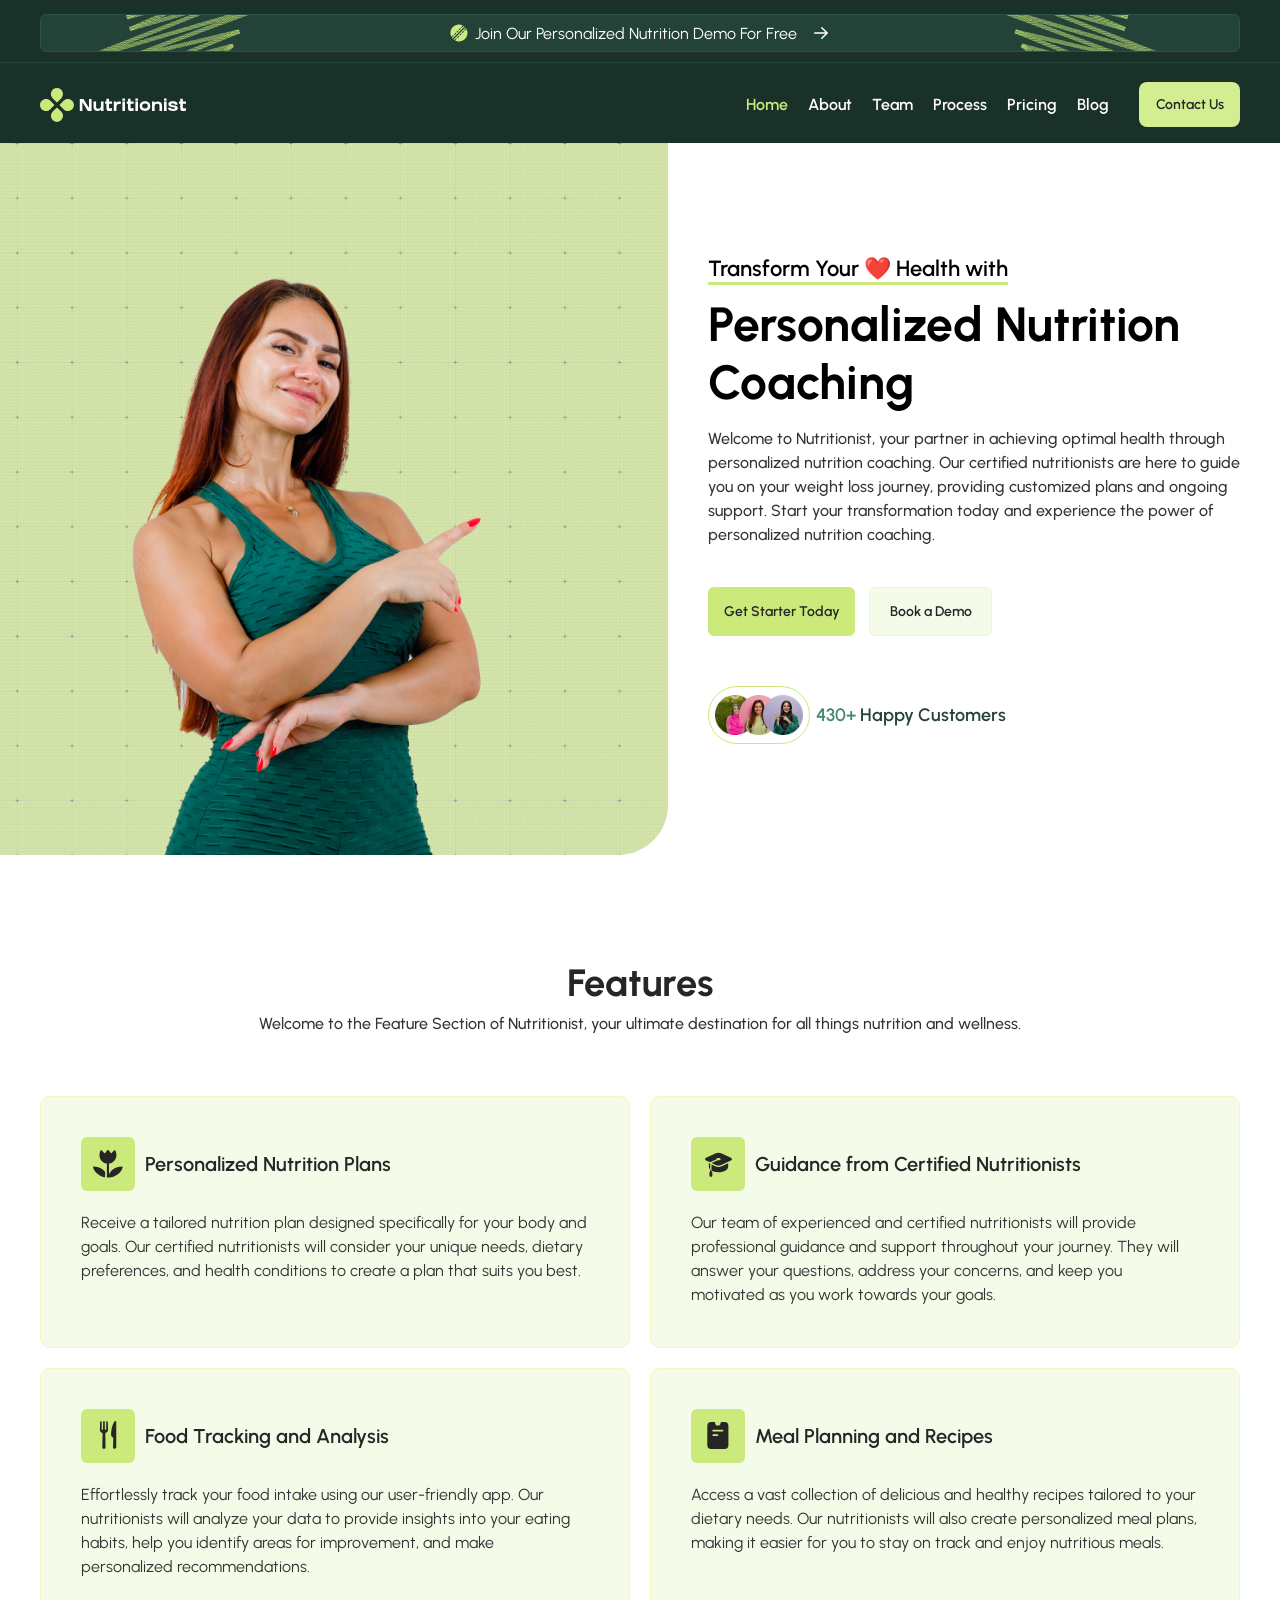
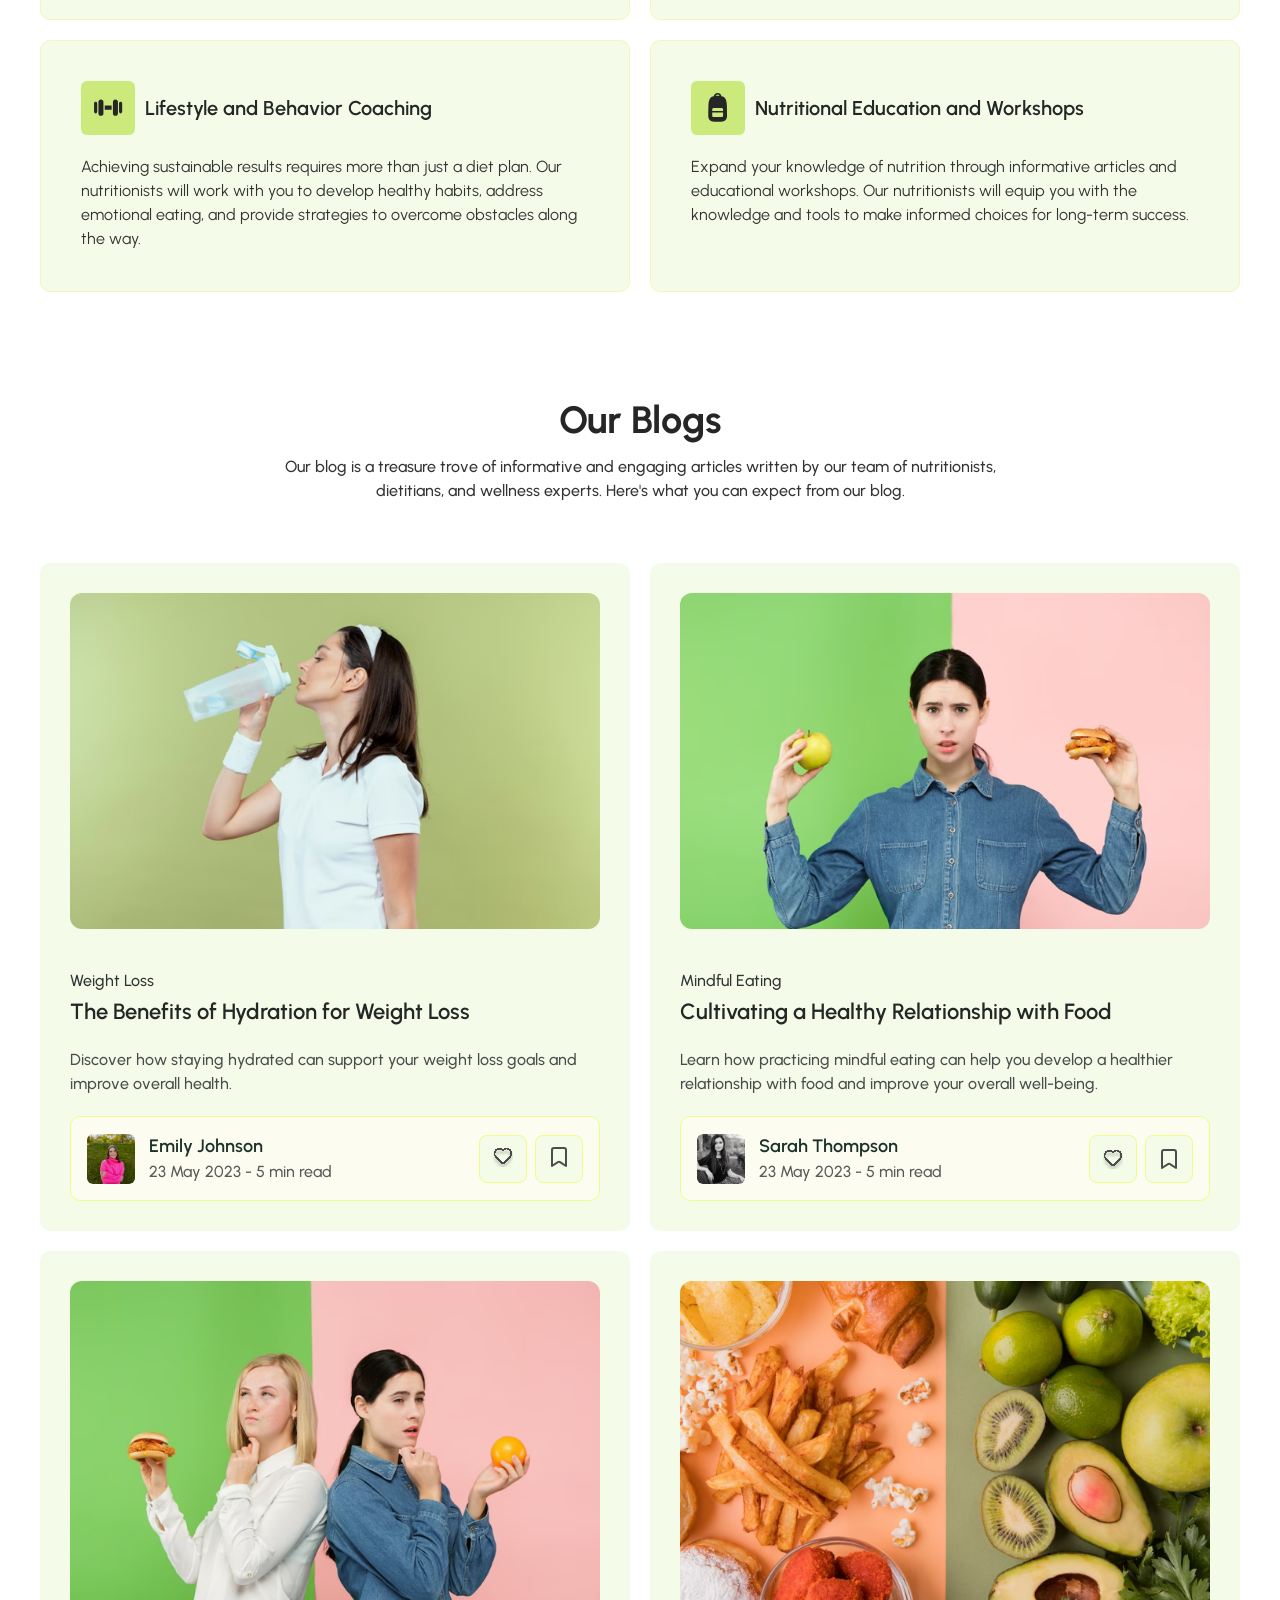
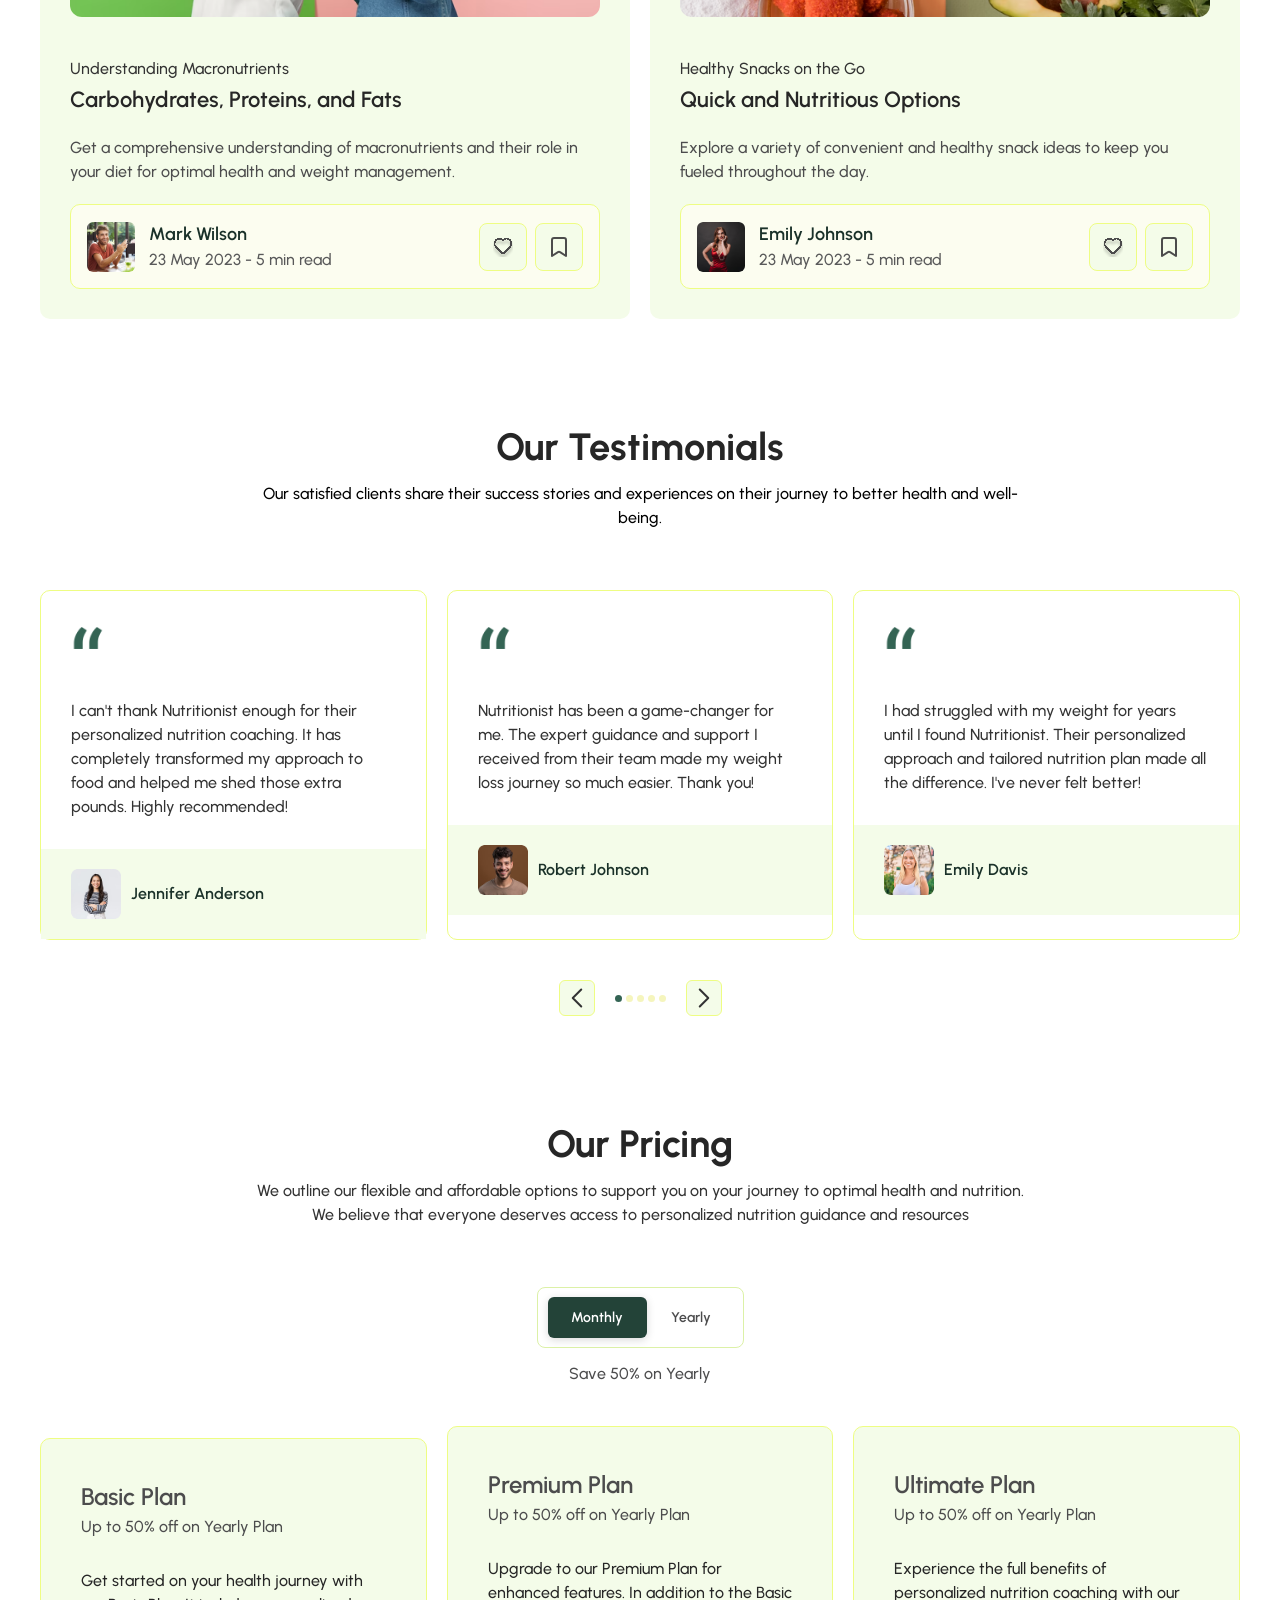
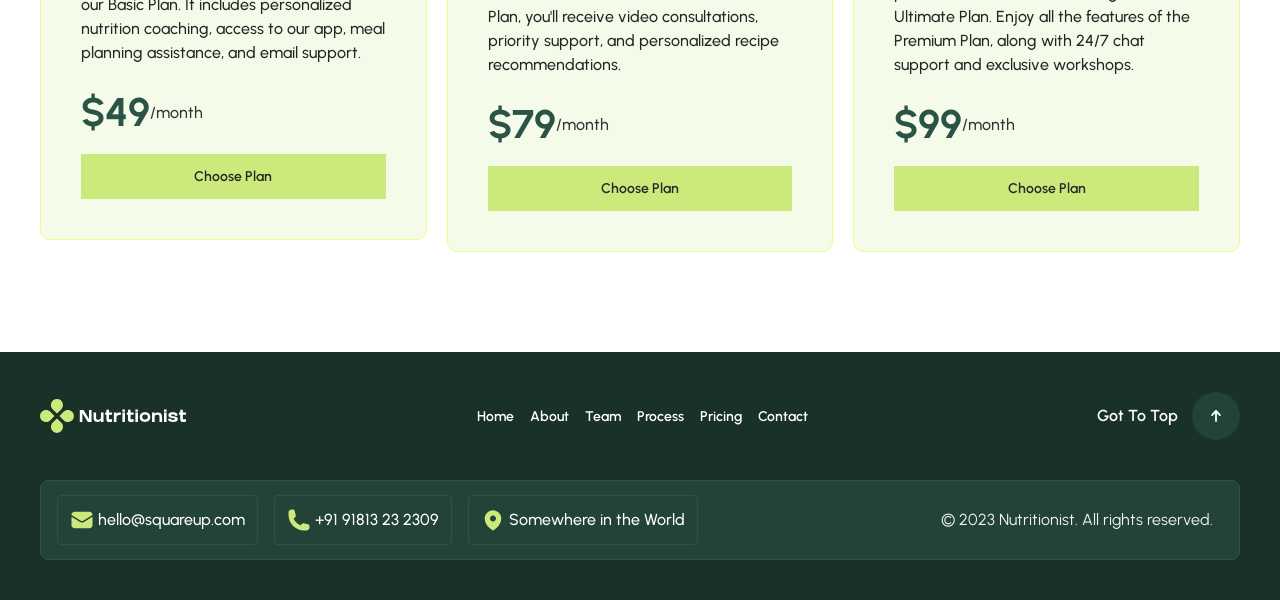
==== commit 79ae0eaf: "Update header decoration images and add overflow styling to links for improved layout" ====
--- a/index.html
+++ b/index.html
@@ -24,8 +24,8 @@
                 <p class="top-header__desc">Join Our Personalized Nutrition Demo For Free</p>
                 <a href="#!" class="top-header__link"><img src="./home/assets/icons/arrow-right.svg" alt="arrow-right"
                         class="arrow-right"></a>
-                <img src="./home/assets/img/header-decor.png" alt="decor" class="top-header__decor-1 ">
-                <img src="./home/assets/img/header-decor.png" alt="decor" class="top-header__decor-2 ">
+                <img src="./home/assets/img/header-decor-1.png" alt="decor" class="top-header__decor-1 ">
+                <img src="./home/assets/img/header-decor-2.png" alt="decor" class="top-header__decor-2 ">
             </div>
             <div class="navbar">
                 <div class="logo">
--- a/home/assets/css/style.css
+++ b/home/assets/css/style.css
@@ -94,6 +94,7 @@
     margin-bottom: 14px;
     border: 1px solid var(--color-dark-green-25);
     border-radius: 6px;
+    overflow: hidden;
 }
 
 .top-header__link {
